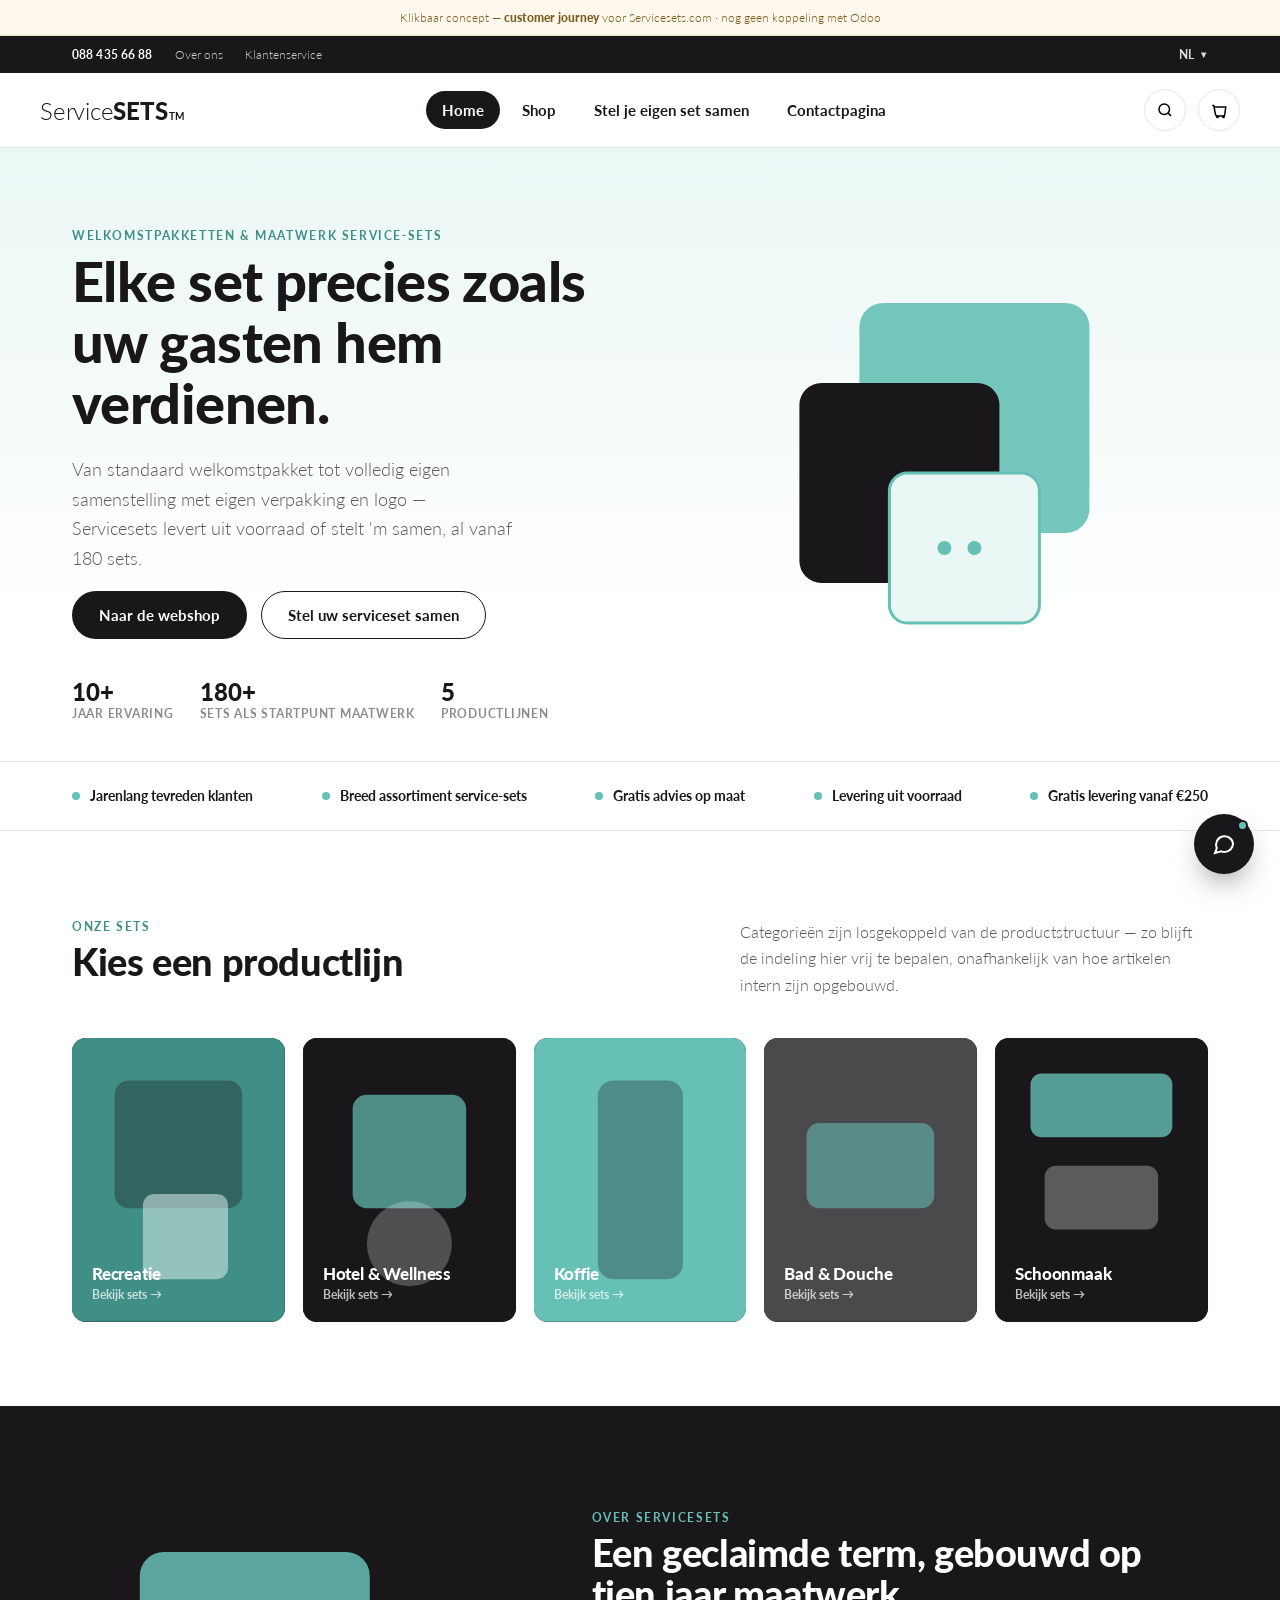
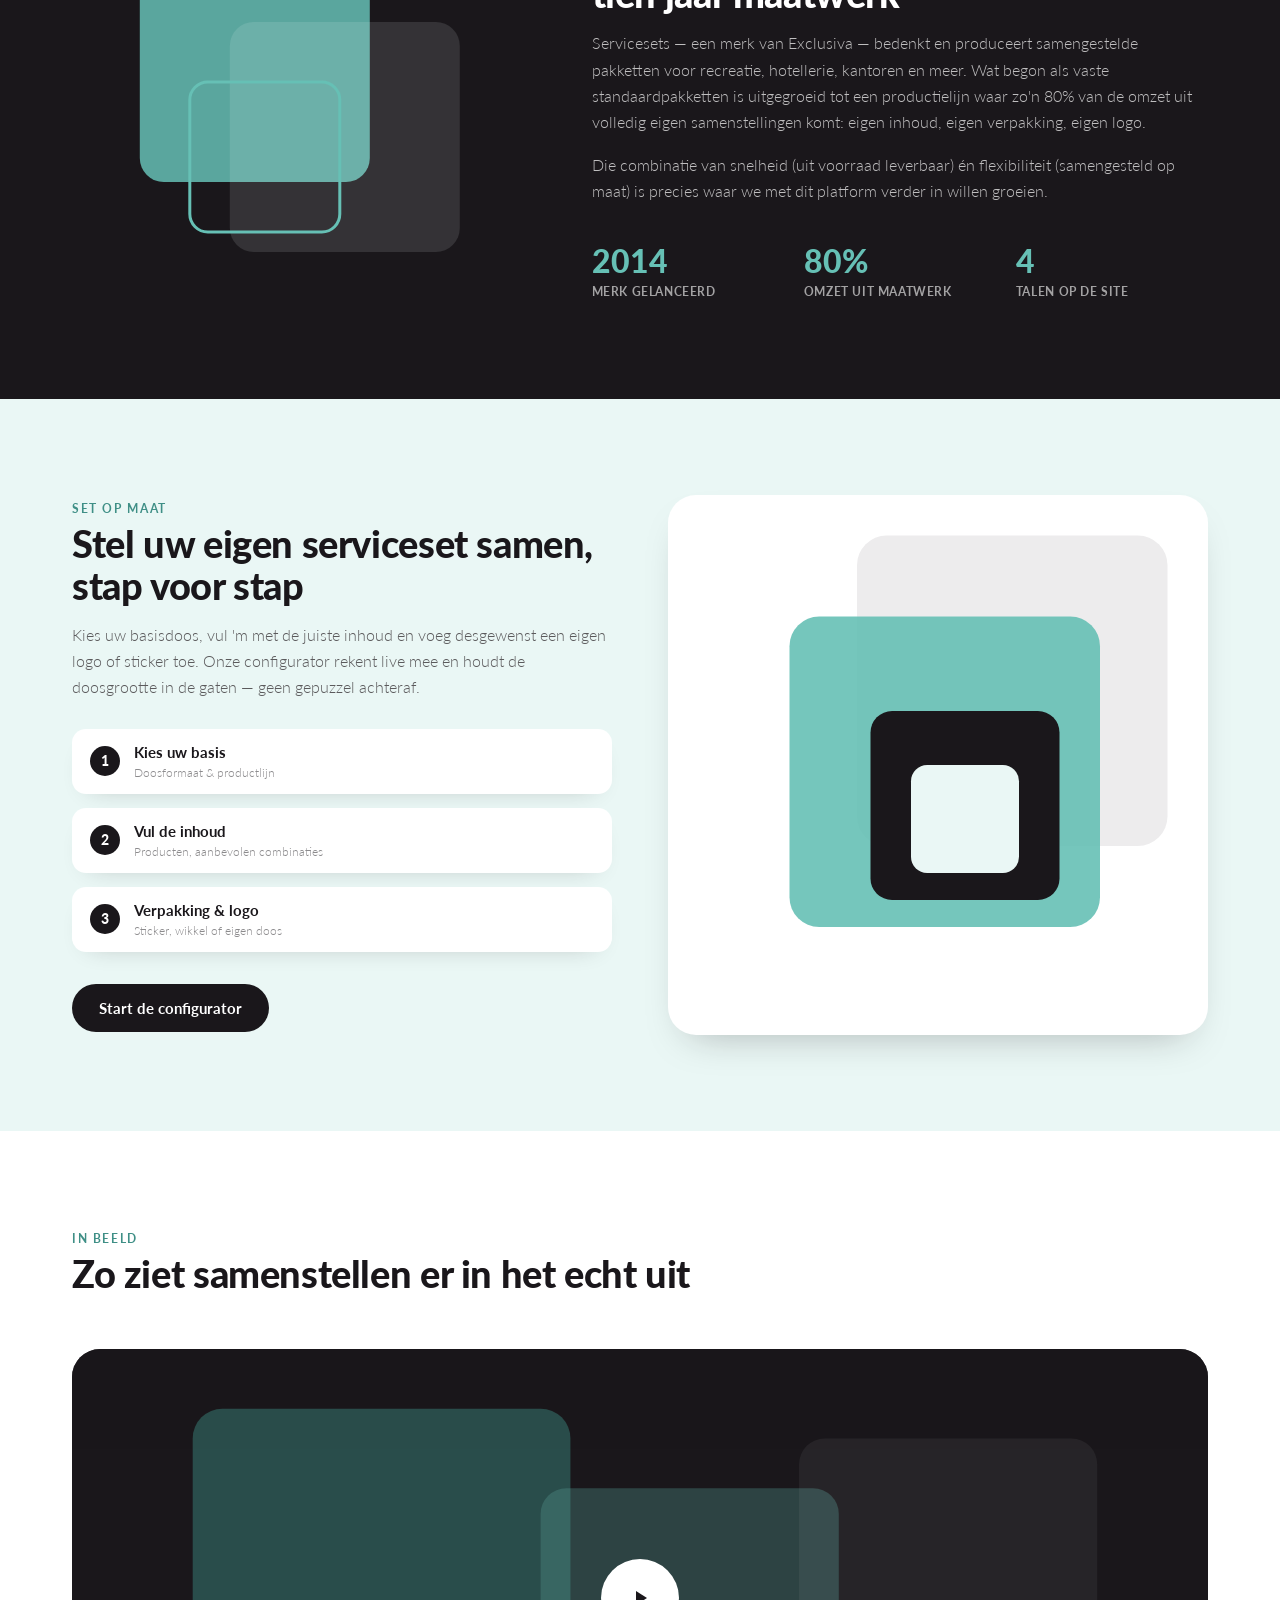
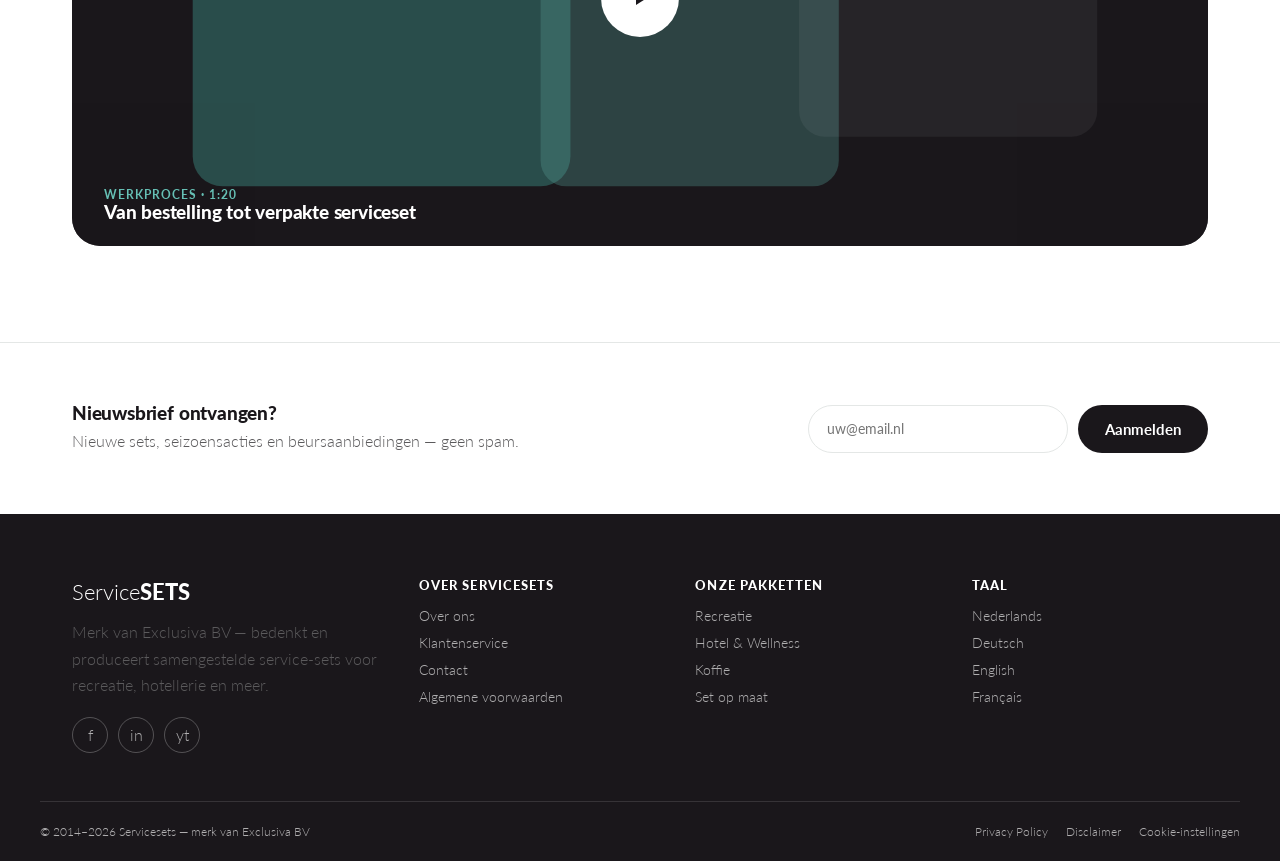
==== index.html @ 50c3b21c "move functions to js" ====
<!DOCTYPE html>
<html lang="nl">
<head>
<meta charset="UTF-8">
<meta name="viewport" content="width=device-width, initial-scale=1.0">
<title>Servicesets — Customer Journey Prototype</title>
<link rel="preconnect" href="https://fonts.googleapis.com">
<link href="https://fonts.googleapis.com/css2?family=Lato:ital,wght@0,300;0,400;0,700;0,900;1,300;1,400&display=swap" rel="stylesheet">

 <link rel="stylesheet" href="css/styles.css">
</head>
<body>

<div class="proto-banner">Klikbaar concept — <strong>customer journey</strong> voor Servicesets.com · nog geen koppeling met Odoo</div>

<!-- ============ HEADER ============ -->
<header class="site">
  <div class="utility-bar">
    <div class="wrap">
      <div class="utility-left">
        <a class="util-tel" href="tel:0884356688">088 435 66 88</a>
        <a href="#" onclick="showPage('home');scrollToId('over-ons');return false;">Over ons</a>
        <a href="#">Klantenservice</a>
      </div>
      <div class="lang-select" id="langSelect">
        <button class="lang-btn" onclick="toggleLang(event)" aria-haspopup="true" aria-expanded="false">
          <span id="langCurrent">NL</span><span class="lang-caret">▾</span>
        </button>
        <div class="lang-menu" role="menu">
          <button role="menuitem" aria-pressed="true" onclick="setLang('NL', event)">Nederlands <span>NL</span></button>
          <button role="menuitem" aria-pressed="false" onclick="setLang('DE', event)">Deutsch <span>DE</span></button>
          <button role="menuitem" aria-pressed="false" onclick="setLang('EN', event)">English <span>EN</span></button>
          <button role="menuitem" aria-pressed="false" onclick="setLang('FR', event)">Français <span>FR</span></button>
          <div class="lang-cookie-note">We onthouden je taalkeuze via een functionele cookie, zodat je hem niet steeds opnieuw hoeft te kiezen.</div>
        </div>
      </div>
    </div>
  </div>

  <div class="wrap nav-row">
    <a href="#" class="logo" onclick="showPage('home');return false;">
      <span class="light">Service</span><span class="bold">SETS</span><sup>TM</sup>
    </a>
    <nav class="primary" id="primaryNav">
      <a href="#" data-page="home" class="active" onclick="showPage('home');return false;">Home</a>
      <a href="#" data-page="shop" onclick="showPage('shop');return false;">Shop</a>
      <a href="#" data-page="configurator" onclick="showPage('configurator');return false;">Stel je eigen set samen</a>
      <a href="#" data-page="contact" onclick="showPage('contact');return false;">Contactpagina</a>
    </nav>
    <div class="nav-actions">
      <div class="search-wrap" id="searchWrap">
        <button class="icon-btn" id="searchToggle" title="Zoeken" aria-label="Zoeken" aria-haspopup="true" aria-expanded="false" onclick="toggleSearch(event)">
          <svg width="18" height="18" viewBox="0 0 24 24" fill="none" stroke="currentColor" stroke-width="2"><circle cx="11" cy="11" r="7"/><path d="m20 20-3.5-3.5"/></svg>
        </button>
        <div class="search-panel" id="searchPanel">
          <form onsubmit="return performSearch(event)">
            <input type="text" id="searchInput" placeholder="Zoek op setnaam of categorie…" aria-label="Zoeken" autocomplete="off">
            <button class="search-submit" type="submit" aria-label="Zoeken uitvoeren">
              <svg width="15" height="15" viewBox="0 0 24 24" fill="none" stroke="currentColor" stroke-width="2"><circle cx="11" cy="11" r="7"/><path d="m20 20-3.5-3.5"/></svg>
            </button>
          </form>
        </div>
      </div>
      <button class="icon-btn" title="Winkelmand" aria-label="Winkelmand">
        <svg width="18" height="18" viewBox="0 0 24 24" fill="none" stroke="currentColor" stroke-width="2"><path d="M3 6h2l2.4 12.2a2 2 0 0 0 2 1.8h8.2a2 2 0 0 0 2-1.6L21 8H6"/><circle cx="10" cy="21" r="1"/><circle cx="18" cy="21" r="1"/></svg>
      </button>
      <button class="btn btn-teal" onclick="showPage('configurator');" style="display:none" id="ctaDesktop">Set op maat</button>
      <button class="mobile-toggle" aria-label="Menu" onclick="toggleMobileNav()">
        <span></span><span></span><span></span>
      </button>
    </div>
  </div>
</header>

<!-- ============ HOME ============ -->
<main>
<section class="page active" id="page-home">

  <div class="hero">
    <div class="wrap">
      <div class="hero-copy">
        <span class="eyebrow">Welkomstpakketten &amp; maatwerk service-sets</span>
        <h1>Elke set precies zoals uw gasten hem verdienen.</h1>
        <p class="lede">Van standaard welkomstpakket tot volledig eigen samenstelling met eigen verpakking en logo — Servicesets levert uit voorraad of stelt 'm samen, al vanaf 180 sets.</p>
        <div class="hero-cta-row">
          <button class="btn btn-primary" onclick="showPage('shop')">Naar de webshop</button>
          <button class="btn btn-outline" onclick="showPage('configurator')">Stel uw serviceset samen</button>
        </div>
        <div class="hero-trust">
          <div><strong>10+</strong>jaar ervaring</div>
          <div><strong>180+</strong>sets als startpunt maatwerk</div>
          <div><strong>5</strong>productlijnen</div>
        </div>
      </div>
      <div class="hero-visual" aria-hidden="true">
        <svg viewBox="0 0 420 420" class="set-mark">
          <rect class="anim-box b1" x="120" y="40" width="230" height="230" rx="24" fill="#66C0B5" opacity="0.9"/>
          <rect class="anim-box b2" x="60" y="120" width="200" height="200" rx="22" fill="#1A171B"/>
          <rect class="anim-box b3" x="150" y="210" width="150" height="150" rx="18" fill="#EAF7F5" stroke="#66C0B5" stroke-width="3"/>
          <circle cx="235" cy="285" r="7" fill="#66C0B5"/>
          <circle cx="205" cy="285" r="7" fill="#66C0B5"/>
        </svg>
      </div>
    </div>
  </div>

  <div class="usp-strip">
    <div class="wrap">
      <div class="usp-item"><span class="dot"></span>Jarenlang tevreden klanten</div>
      <div class="usp-item"><span class="dot"></span>Breed assortiment service-sets</div>
      <div class="usp-item"><span class="dot"></span>Gratis advies op maat</div>
      <div class="usp-item"><span class="dot"></span>Levering uit voorraad</div>
      <div class="usp-item"><span class="dot"></span>Gratis levering vanaf €250</div>
    </div>
  </div>

  <section class="section">
    <div class="wrap">
      <div class="section-head">
        <div>
          <span class="eyebrow">Onze sets</span>
          <h2>Kies een productlijn</h2>
        </div>
        <p>Categorieën zijn losgekoppeld van de productstructuur — zo blijft de indeling hier vrij te bepalen, onafhankelijk van hoe artikelen intern zijn opgebouwd.</p>
      </div>
      <div class="cat-grid">
        <a class="cat-card" href="#" onclick="showPage('shop');return false;">
          <svg class="cat-bg" viewBox="0 0 300 400" preserveAspectRatio="xMidYMid slice"><rect width="300" height="400" fill="#3F8F86"/><rect x="60" y="60" width="180" height="180" rx="20" fill="#1A171B" opacity=".35"/><rect x="100" y="220" width="120" height="120" rx="16" fill="#EAF7F5" opacity=".5"/></svg>
          <div class="cat-content"><h3>Recreatie</h3><span>Bekijk sets →</span></div>
        </a>
        <a class="cat-card" href="#" onclick="showPage('shop');return false;">
          <svg class="cat-bg" viewBox="0 0 300 400" preserveAspectRatio="xMidYMid slice"><rect width="300" height="400" fill="#1A171B"/><rect x="70" y="80" width="160" height="160" rx="20" fill="#66C0B5" opacity=".7"/><circle cx="150" cy="290" r="60" fill="#EAF7F5" opacity=".25"/></svg>
          <div class="cat-content"><h3>Hotel &amp; Wellness</h3><span>Bekijk sets →</span></div>
        </a>
        <a class="cat-card" href="#" onclick="showPage('shop');return false;">
          <svg class="cat-bg" viewBox="0 0 300 400" preserveAspectRatio="xMidYMid slice"><rect width="300" height="400" fill="#66C0B5"/><rect x="90" y="60" width="120" height="280" rx="22" fill="#1A171B" opacity=".3"/></svg>
          <div class="cat-content"><h3>Koffie</h3><span>Bekijk sets →</span></div>
        </a>
        <a class="cat-card" href="#" onclick="showPage('shop');return false;">
          <svg class="cat-bg" viewBox="0 0 300 400" preserveAspectRatio="xMidYMid slice"><rect width="300" height="400" fill="#4A4A4C"/><rect x="60" y="120" width="180" height="120" rx="18" fill="#66C0B5" opacity=".55"/></svg>
          <div class="cat-content"><h3>Bad &amp; Douche</h3><span>Bekijk sets →</span></div>
        </a>
        <a class="cat-card" href="#" onclick="showPage('shop');return false;">
          <svg class="cat-bg" viewBox="0 0 300 400" preserveAspectRatio="xMidYMid slice"><rect width="300" height="400" fill="#1A171B"/><rect x="50" y="50" width="200" height="90" rx="16" fill="#66C0B5" opacity=".8"/><rect x="70" y="180" width="160" height="90" rx="16" fill="#EAF7F5" opacity=".3"/></svg>
          <div class="cat-content"><h3>Schoonmaak</h3><span>Bekijk sets →</span></div>
        </a>
      </div>
    </div>
  </section>

  <section class="about" id="over-ons">
    <div class="wrap">
      <div class="about-visual" aria-hidden="true">
        <svg viewBox="0 0 400 340" width="100%" height="100%">
          <rect x="40" y="20" width="230" height="230" rx="24" fill="#66C0B5" opacity=".85"/>
          <rect x="130" y="90" width="230" height="230" rx="24" fill="#EAF7F5" opacity=".12"/>
          <rect x="90" y="150" width="150" height="150" rx="18" fill="none" stroke="#66C0B5" stroke-width="3"/>
        </svg>
      </div>
      <div>
        <span class="eyebrow">Over Servicesets</span>
        <h2>Een geclaimde term, gebouwd op tien jaar maatwerk</h2>
        <p>Servicesets — een merk van Exclusiva — bedenkt en produceert samengestelde pakketten voor recreatie, hotellerie, kantoren en meer. Wat begon als vaste standaardpakketten is uitgegroeid tot een productielijn waar zo'n 80% van de omzet uit volledig eigen samenstellingen komt: eigen inhoud, eigen verpakking, eigen logo.</p>
        <p>Die combinatie van snelheid (uit voorraad leverbaar) én flexibiliteit (samengesteld op maat) is precies waar we met dit platform verder in willen groeien.</p>
        <div class="about-stats">
          <div><strong>2014</strong><span>Merk gelanceerd</span></div>
          <div><strong>80%</strong><span>Omzet uit maatwerk</span></div>
          <div><strong>4</strong><span>Talen op de site</span></div>
        </div>
      </div>
    </div>
  </section>

  <section class="cpq-teaser">
    <div class="wrap">
      <div>
        <span class="eyebrow">Set op maat</span>
        <h2>Stel uw eigen serviceset samen, stap voor stap</h2>
        <p>Kies uw basisdoos, vul 'm met de juiste inhoud en voeg desgewenst een eigen logo of sticker toe. Onze configurator rekent live mee en houdt de doosgrootte in de gaten — geen gepuzzel achteraf.</p>
        <div class="cpq-steps">
          <div class="cpq-step"><div class="num">1</div><div><strong>Kies uw basis</strong><small>Doosformaat &amp; productlijn</small></div></div>
          <div class="cpq-step"><div class="num">2</div><div><strong>Vul de inhoud</strong><small>Producten, aanbevolen combinaties</small></div></div>
          <div class="cpq-step"><div class="num">3</div><div><strong>Verpakking &amp; logo</strong><small>Sticker, wikkel of eigen doos</small></div></div>
        </div>
        <button class="btn btn-primary" onclick="showPage('configurator')">Start de configurator</button>
      </div>
      <div class="cpq-visual" aria-hidden="true">
        <svg viewBox="0 0 400 400" width="100%" height="100%">
          <rect x="140" y="30" width="230" height="230" rx="22" fill="#1A171B" opacity=".08"/>
          <rect x="90" y="90" width="230" height="230" rx="22" fill="#66C0B5" opacity=".9" class="anim-box"/>
          <rect x="150" y="160" width="140" height="140" rx="16" fill="#1A171B" class="anim-box b2"/>
          <rect x="180" y="200" width="80" height="80" rx="12" fill="#EAF7F5" class="anim-box b3"/>
        </svg>
      </div>
    </div>
  </section>

  <section class="video-section">
    <div class="wrap">
      <div class="section-head">
        <div><span class="eyebrow">In beeld</span><h2>Zo ziet samenstellen er in het echt uit</h2></div>
      </div>
      <div class="video-frame" role="button" tabindex="0" aria-label="Video afspelen: van bestelling tot verpakte serviceset">
        <svg class="video-bg" viewBox="0 0 1200 500" preserveAspectRatio="xMidYMid slice" width="100%" height="100%">
          <rect width="1200" height="500" fill="#1A171B"/>
          <rect x="150" y="60" width="380" height="380" rx="30" fill="#3F8F86" opacity=".6"/>
          <rect x="500" y="140" width="300" height="300" rx="26" fill="#66C0B5" opacity=".35"/>
          <rect x="760" y="90" width="300" height="300" rx="26" fill="#EAF7F5" opacity=".08"/>
        </svg>
        <div class="play-btn">
          <svg width="24" height="24" viewBox="0 0 24 24" fill="currentColor"><path d="M8 5v14l11-7z"/></svg>
        </div>
        <div class="video-caption"><span>Werkproces · 1:20</span><h3 style="color:#fff; margin:0;">Van bestelling tot verpakte serviceset</h3></div>
      </div>
    </div>
  </section>

  <div class="newsletter">
    <div class="wrap">
      <div>
        <h3 style="margin-bottom:.2em;">Nieuwsbrief ontvangen?</h3>
        <p style="margin:0;">Nieuwe sets, seizoensacties en beursaanbiedingen — geen spam.</p>
      </div>
      <form class="nl-form" onsubmit="return false;">
        <input type="email" placeholder="uw@email.nl" aria-label="E-mailadres">
        <button class="btn btn-primary" type="submit">Aanmelden</button>
      </form>
    </div>
  </div>

</section>

<!-- ============ SHOP ============ -->
<section class="page" id="page-shop">
  <div class="shop-hero">
    <div class="wrap">
      <div class="breadcrumb"><a href="#" onclick="showPage('home');return false;">Home</a> / Shop</div>
      <h1 style="margin-bottom:.1em;">Shop</h1>
      <p style="margin:0; max-width:60ch;">Filter op categorie, samenstelling of merk om precies de service-set te vinden die bij uw locatie past.</p>
    </div>
  </div>

  <div class="wrap shop-layout">
    <aside>
      <div class="filter-block">
        <h4>Categorie</h4>
        <label class="filter-opt"><input type="checkbox" checked> Recreatie</label>
        <label class="filter-opt"><input type="checkbox"> Hotel &amp; Wellness</label>
        <label class="filter-opt"><input type="checkbox"> Koffie</label>
        <label class="filter-opt"><input type="checkbox"> Bad &amp; Douche</label>
        <label class="filter-opt"><input type="checkbox"> Schoonmaak</label>
      </div>
      <div class="filter-block">
        <h4>Samenstelling</h4>
        <label class="filter-opt"><input type="checkbox"> Met afwasmiddel</label>
        <label class="filter-opt"><input type="checkbox"> Met toiletpapier</label>
        <label class="filter-opt"><input type="checkbox"> Zonder toiletpapier</label>
      </div>
      <div class="filter-block">
        <h4>Beschikbaarheid</h4>
        <label class="filter-opt"><input type="checkbox"> Op voorraad</label>
        <label class="filter-opt"><input type="checkbox"> Bestel-item</label>
      </div>
      <div class="filter-block" style="border-bottom:none;">
        <h4>Merk</h4>
        <label class="filter-opt"><input type="checkbox" checked> Servicesets</label>
      </div>
    </aside>

    <div>
      <div class="toolbar">
        <div class="count" id="resultCount">6 service-sets gevonden</div>
        <select class="sort-select" aria-label="Sorteren">
          <option>Sorteer: aanbevolen</option>
          <option>Prijs laag – hoog</option>
          <option>Prijs hoog – laag</option>
          <option>Naam A–Z</option>
        </select>
      </div>

      <div class="product-grid" id="productGrid"></div>
    </div>
  </div>
</section>

<!-- ============ CONFIGURATOR ============ -->
<section class="page" id="page-configurator">
  <div class="cfg-hero">
    <div class="wrap">
      <span class="eyebrow">Set op maat · CPQ</span>
      <h1>Stel je eigen serviceset samen</h1>
      <p>In vier stappen naar een offerte-klare, volledig eigen serviceset — inclusief verpakking. Vanaf 180 sets.</p>
      <div class="cfg-steps-bar">
        <div class="seg"><i id="seg1"></i></div>
        <div class="seg"><i id="seg2"></i></div>
        <div class="seg"><i id="seg3"></i></div>
        <div class="seg"><i id="seg4"></i></div>
      </div>
      <div class="cfg-labels">
        <span id="lbl1">Basis</span><span id="lbl2">Inhoud</span><span id="lbl3">Verpakking &amp; logo</span><span id="lbl4">Overzicht</span>
      </div>
    </div>
  </div>

  <div class="wrap cfg-body">
    <div class="cfg-layout">
      <div>
        <!-- STEP 1 -->
        <div class="cfg-panel active" id="cfg-step-1">
          <h2>Kies uw basisdoos</h2>
          <p>De doosmaat bepaalt hoeveel inhoud er in stap 2 nog past — de configurator bewaakt dit automatisch.</p>
          <div class="cfg-option-grid">
            <button class="cfg-option selected" onclick="selectOption(this,1)">
              <svg class="box-icon" width="34" height="34" viewBox="0 0 40 40"><rect x="6" y="6" width="28" height="28" rx="6" fill="#66C0B5"/></svg>
              <strong>Doosje klein</strong><small>Compact, 1–3 items</small>
            </button>
            <button class="cfg-option" onclick="selectOption(this,1)">
              <svg class="box-icon" width="34" height="34" viewBox="0 0 40 40"><rect x="2" y="10" width="36" height="20" rx="6" fill="#1A171B"/></svg>
              <strong>Doosje lang</strong><small>Voor langwerpige items</small>
            </button>
            <button class="cfg-option" onclick="selectOption(this,1)">
              <svg class="box-icon" width="34" height="34" viewBox="0 0 40 40"><rect x="4" y="4" width="32" height="32" rx="6" fill="#3F8F86"/><circle cx="20" cy="14" r="5" fill="#EAF7F5"/></svg>
              <strong>Met toiletrol-vak</strong><small>Ruimte voor 1 rol inbegrepen</small>
            </button>
          </div>
          <div class="cfg-note">
            <svg width="18" height="18" viewBox="0 0 24 24" fill="none" stroke="#3F8F86" stroke-width="2" style="flex:none;"><circle cx="12" cy="12" r="9"/><path d="M12 8v5M12 16h.01"/></svg>
            Zodra u een item toevoegt dat niet past bij de gekozen doos (bijv. een afwasborstel bij het kleine doosje), verdwijnt dat item automatisch uit de keuzelijst — geen handmatig passen achteraf.
          </div>
        </div>

        <!-- STEP 2 -->
        <div class="cfg-panel" id="cfg-step-2">
          <h2>Vul de inhoud</h2>
          <p>Aanbevolen combinaties en required/exclude-regels sturen automatisch mee — bijvoorbeeld: melk wordt aanbevolen bij koffie.</p>
          <div class="cfg-option-grid">
            <button class="cfg-option selected" onclick="selectOption(this,2,true)"><strong>Koffie, 2 stuks</strong><small>Aanbevolen combinatie</small></button>
            <button class="cfg-option selected" onclick="selectOption(this,2,true)"><strong>Koffiemelk</strong><small>Aanbevolen bij koffie</small></button>
            <button class="cfg-option" onclick="selectOption(this,2,true)"><strong>Suiker, 4 stuks</strong><small>Optioneel</small></button>
            <button class="cfg-option" onclick="selectOption(this,2,true)"><strong>Theezakje</strong><small>Optioneel</small></button>
            <button class="cfg-option" onclick="selectOption(this,2,true)"><strong>Afwasmiddel mini</strong><small>Optioneel</small></button>
            <button class="cfg-option" onclick="selectOption(this,2,true)" disabled style="opacity:.4; cursor:not-allowed;"><strong>Afwasborstel</strong><small>Past niet bij doosje klein</small></button>
          </div>
        </div>

        <!-- STEP 3 -->
        <div class="cfg-panel" id="cfg-step-3">
          <h2>Verpakking &amp; logo</h2>
          <p>Vanaf 180 sets kunt u een eigen logo laten toepassen. Boven de 180 sets wordt de logo-optie automatisch in kleur i.p.v. grijs getoond in uw voorbeeld.</p>
          <div class="cfg-option-grid">
            <button class="cfg-option selected" onclick="selectOption(this,3)"><strong>Neutrale verpakking</strong><small>Standaard, geen meerprijs</small></button>
            <button class="cfg-option" onclick="selectOption(this,3)"><strong>Sticker met logo</strong><small>Eigen ontwerp aanleveren</small></button>
            <button class="cfg-option" onclick="selectOption(this,3)"><strong>Eigen wikkel</strong><small>Volledig bedrukt</small></button>
          </div>
          <div class="cfg-note">
            <svg width="18" height="18" viewBox="0 0 24 24" fill="none" stroke="#3F8F86" stroke-width="2" style="flex:none;"><path d="M12 3v12M12 15l-4-4M12 15l4-4"/><path d="M4 21h16"/></svg>
            Nog geen logo? Upload 'm later — we bewaren deze configuratie 30 dagen als concept.
          </div>
        </div>

        <!-- STEP 4 -->
        <div class="cfg-panel" id="cfg-step-4">
          <h2>Overzicht &amp; offerte-aanvraag</h2>
          <p>Controleer uw samenstelling. Na aanvraag ontvangt u binnen 1 werkdag een offerte van ons verkoopteam.</p>
          <div class="form-row" style="margin-top:24px;">
            <div class="field"><label>Bedrijfsnaam</label><input type="text" placeholder="Camping Zonneweide"></div>
            <div class="field"><label>Aantal sets</label><input type="number" placeholder="180" min="180"></div>
            <div class="field full"><label>E-mailadres</label><input type="email" placeholder="inkoop@uwbedrijf.nl"></div>
          </div>
          <button class="btn btn-primary" type="button">Offerte aanvragen</button>
        </div>

        <div class="cfg-nav">
          <button class="btn btn-outline" id="cfgPrev" onclick="cfgStep(-1)" style="visibility:hidden;">← Vorige</button>
          <button class="btn btn-primary" id="cfgNext" onclick="cfgStep(1)">Volgende →</button>
        </div>
      </div>

      <aside class="summary-card">
        <h4>Live overzicht</h4>
        <div class="summary-visual">
          <svg viewBox="0 0 200 200" width="100%" height="100%">
            <rect x="20" y="20" width="160" height="160" rx="18" fill="#66C0B5" opacity=".18"/>
            <rect id="sumBox1" x="40" y="40" width="120" height="120" rx="14" fill="#66C0B5"/>
            <rect id="sumBox2" x="70" y="70" width="60" height="60" rx="10" fill="#1A171B" opacity="0"/>
          </svg>
        </div>
        <ul class="summary-list" id="summaryList">
          <li><span>Basis</span><span>Doosje klein</span></li>
          <li class="muted" id="sumInhoud"><span>Inhoud</span><span>nog te kiezen</span></li>
          <li class="muted" id="sumVerpakking"><span>Verpakking</span><span>nog te kiezen</span></li>
        </ul>
        <div class="summary-total"><span>Vanaf</span><span>180 sets <small>op basis van uw keuzes</small></span></div>
      </aside>
    </div>
  </div>
</section>

<!-- ============ CONTACT ============ -->
<section class="page" id="page-contact">
  <div class="contact-hero">
    <div class="wrap">
      <div class="breadcrumb"><a href="#" onclick="showPage('home');return false;">Home</a> / Contact</div>
      <h1 style="margin-bottom:.1em;">Contactpagina</h1>
      <p style="margin:0; max-width:60ch;">Vraag over een bestaande order, een maatwerk-aanvraag of iets anders? We denken graag mee.</p>
    </div>
  </div>

  <div class="wrap contact-layout">
    <form onsubmit="return false;">
      <div class="form-row">
        <div class="field"><label for="c-naam">Naam</label><input id="c-naam" type="text" placeholder="Voor- en achternaam"></div>
        <div class="field"><label for="c-bedrijf">Bedrijfsnaam</label><input id="c-bedrijf" type="text" placeholder="Optioneel"></div>
      </div>
      <div class="form-row">
        <div class="field"><label for="c-email">E-mailadres</label><input id="c-email" type="email" placeholder="uw@email.nl"></div>
        <div class="field"><label for="c-tel">Telefoonnummer</label><input id="c-tel" type="tel" placeholder="Optioneel"></div>
      </div>
      <div class="form-row">
        <div class="field full">
          <label for="c-onderwerp">Onderwerp</label>
          <select id="c-onderwerp">
            <option>Vraag over een bestelling</option>
            <option>Aanvraag maatwerk service-set</option>
            <option>Retour of klacht</option>
            <option>Overig</option>
          </select>
        </div>
      </div>
      <div class="form-row">
        <div class="field full"><label for="c-bericht">Uw bericht</label><textarea id="c-bericht" placeholder="Vertel ons waar we mee kunnen helpen…"></textarea></div>
      </div>
      <button class="btn btn-primary" type="submit">Bericht versturen</button>
    </form>

    <div>
      <div class="contact-info-card">
        <span class="eyebrow">Direct contact</span>
        <h3 style="color:#fff;">Liever meteen schakelen?</h3>
        <div class="contact-info-row"><div><strong>Telefoon</strong><span>088 435 66 88 · ma–vr 8:30–17:00</span></div></div>
        <div class="contact-info-row"><div><strong>E-mail</strong><span>info@servicesets.com</span></div></div>
        <div class="contact-info-row"><div><strong>Bezoekadres</strong><span>Bohemenstraat 1A, 8028 SB Zwolle</span></div></div>
      </div>
      <div class="map-block" aria-hidden="true">
        <svg viewBox="0 0 500 300" width="100%" height="100%">
          <rect width="500" height="300" fill="#EAF7F5"/>
          <path d="M0 220 Q120 180 250 210 T500 190" stroke="#66C0B5" stroke-width="6" fill="none" opacity=".6"/>
          <circle cx="250" cy="150" r="10" fill="#1A171B"/>
          <rect x="235" y="120" width="30" height="30" rx="6" fill="#1A171B"/>
        </svg>
      </div>
      <div class="chat-cta">
        <svg width="30" height="30" viewBox="0 0 24 24" fill="none" stroke="#3F8F86" stroke-width="2" style="flex:none;"><path d="M21 11.5a8.5 8.5 0 0 1-8.5 8.5c-1.2 0-2.3-.25-3.3-.7L3 21l1.8-4.9A8.5 8.5 0 1 1 21 11.5Z"/></svg>
        <div><strong>Liever direct chatten?</strong><span>Open de chat rechtsonder voor een snel antwoord.</span></div>
      </div>
    </div>
  </div>
</section>

</main>

<!-- ============ FOOTER ============ -->
<footer class="site">
  <div class="wrap footer-grid">
    <div>
      <div class="footer-logo"><span class="light">Service</span><span class="bold">SETS</span></div>
      <p style="max-width:34ch;">Merk van Exclusiva BV — bedenkt en produceert samengestelde service-sets voor recreatie, hotellerie en meer.</p>
      <div class="footer-socials">
        <a href="#" aria-label="Facebook">f</a>
        <a href="#" aria-label="Instagram">in</a>
        <a href="#" aria-label="YouTube">yt</a>
      </div>
    </div>
    <div>
      <h4>Over Servicesets</h4>
      <ul>
        <li><a href="#" onclick="showPage('home');scrollToId('over-ons');return false;">Over ons</a></li>
        <li><a href="#">Klantenservice</a></li>
        <li><a href="#" onclick="showPage('contact');return false;">Contact</a></li>
        <li><a href="#">Algemene voorwaarden</a></li>
      </ul>
    </div>
    <div>
      <h4>Onze pakketten</h4>
      <ul>
        <li><a href="#" onclick="showPage('shop');return false;">Recreatie</a></li>
        <li><a href="#" onclick="showPage('shop');return false;">Hotel &amp; Wellness</a></li>
        <li><a href="#" onclick="showPage('shop');return false;">Koffie</a></li>
        <li><a href="#" onclick="showPage('configurator');return false;">Set op maat</a></li>
      </ul>
    </div>
    <div>
      <h4>Taal</h4>
      <ul>
        <li><a href="#" onclick="setLang('NL', event)">Nederlands</a></li>
        <li><a href="#" onclick="setLang('DE', event)">Deutsch</a></li>
        <li><a href="#" onclick="setLang('EN', event)">English</a></li>
        <li><a href="#" onclick="setLang('FR', event)">Français</a></li>
      </ul>
    </div>
  </div>
  <div class="wrap footer-bottom">
    <span>© 2014–2026 Servicesets — merk van Exclusiva BV</span>
    <div class="legal-links">
      <a href="#">Privacy Policy</a><a href="#">Disclaimer</a><a href="#">Cookie-instellingen</a>
    </div>
  </div>
</footer>

<!-- ============ CHAT WIDGET ============ -->
<button class="chat-launcher" id="chatLauncher" onclick="toggleChat()" aria-label="Open chat">
  <svg width="24" height="24" viewBox="0 0 24 24" fill="none" stroke="white" stroke-width="2"><path d="M21 11.5a8.5 8.5 0 0 1-8.5 8.5c-1.2 0-2.3-.25-3.3-.7L3 21l1.8-4.9A8.5 8.5 0 1 1 21 11.5Z"/></svg>
  <span class="chat-dot"></span>
</button>
<div class="chat-panel" id="chatPanel">
  <div class="chat-head">
    <div class="chat-avatar">
      <svg width="18" height="18" viewBox="0 0 24 24" fill="#1A171B"><circle cx="12" cy="8" r="4"/><path d="M4 20c0-4 3.6-6 8-6s8 2 8 6"/></svg>
    </div>
    <div><strong>Servicesets helpt je verder</strong><span>Meestal binnen 1 minuut online</span></div>
  </div>
  <div class="chat-body" id="chatBody">
    <div class="bubble bot">Hoi 👋 Waar kan ik je mee helpen? Kies hieronder een vraag of typ je eigen bericht.</div>
  </div>
  <div class="chat-quick">
    <button onclick="chatQuick('Wat is de levertijd?')">Levertijd?</button>
    <button onclick="chatQuick('Vanaf hoeveel sets kan ik maatwerk bestellen?')">Maatwerk vanaf?</button>
    <button onclick="chatQuick('Ik wil met een medewerker spreken')">Medewerker spreken</button>
  </div>
  <div class="chat-input-row">
    <input type="text" placeholder="Typ een bericht…" id="chatInput" onkeydown="if(event.key==='Enter')chatSend()">
    <button onclick="chatSend()" aria-label="Verstuur">
      <svg width="16" height="16" viewBox="0 0 24 24" fill="none" stroke="white" stroke-width="2"><path d="m22 2-7 20-4-9-9-4Z"/></svg>
    </button>
  </div>
</div>

<script>
  // ---------- page router ----------
 
  function performSearch(e){
    e.preventDefault();
    const term = document.getElementById('searchInput').value.trim();
    closeSearch();
    filterProductGrid(term);
    showPage('shop');
    return false;
  }
  function filterProductGrid(term){
    const cards = document.querySelectorAll('#productGrid .product-card');
    let visibleCount = 0;
    cards.forEach(card=>{
      const name = card.dataset.name.toLowerCase();
      const cat = card.dataset.cat.toLowerCase();
      const match = !term || name.includes(term.toLowerCase()) || cat.includes(term.toLowerCase());
      card.style.display = match ? '' : 'none';
      if(match) visibleCount++;
    });
    const countEl = document.getElementById('resultCount');
    countEl.textContent = term
      ? `${visibleCount} service-set${visibleCount===1?'':'s'} gevonden voor "${term}"`
      : `${cards.length} service-sets gevonden`;
  }

  // close any open dropdown (lang or search) on outside click
  document.addEventListener('click', (e)=>{
    if(!document.getElementById('langSelect').contains(e.target)){
      document.getElementById('langSelect').classList.remove('open');
    }
    if(!document.getElementById('searchWrap').contains(e.target)){
      closeSearch();
    }
  });
  document.addEventListener('keydown', (e)=>{
    if(e.key==='Escape'){
      document.getElementById('langSelect').classList.remove('open');
      closeSearch();
    }
  });

  // ---------- product grid (shop) ----------
  const products = [
    {name:'Recreatie Startpakket', cat:'Recreatie', price:'€ 6,95', ribbon:'stock', ribbonLabel:'Op voorraad', c1:'#3F8F86', c2:'#1A171B'},
    {name:'Hotel Wellness Duo', cat:'Hotel & Wellness', price:'€ 4,50', ribbon:'order', ribbonLabel:'Bestel-item', c1:'#1A171B', c2:'#66C0B5'},
    {name:'Koffie Compleet', cat:'Koffie', price:'€ 3,25', ribbon:'stock', ribbonLabel:'Op voorraad', c1:'#66C0B5', c2:'#1A171B'},
    {name:'Bad & Douche Basis', cat:'Bad & Douche', price:'€ 5,10', ribbon:'sale', ribbonLabel:'Uitverkoop', c1:'#4A4A4C', c2:'#66C0B5'},
    {name:'Schoonmaakset Compact', cat:'Schoonmaak', price:'€ 7,80', ribbon:'stock', ribbonLabel:'Op voorraad', c1:'#1A171B', c2:'#EAF7F5'},
    {name:'Recreatie XL', cat:'Recreatie', price:'€ 9,40', ribbon:'order', ribbonLabel:'Bestel-item', c1:'#3F8F86', c2:'#66C0B5'},
  ];
  const grid = document.getElementById('productGrid');
  products.forEach(p=>{
    const el = document.createElement('div');
    el.className='product-card';
    el.dataset.name = p.name;
    el.dataset.cat = p.cat;
    el.innerHTML = `
      <div class="product-media">
        <span class="ribbon ${p.ribbon}">${p.ribbonLabel}</span>
        <svg viewBox="0 0 300 300" width="100%" height="100%" preserveAspectRatio="xMidYMid slice">
          <rect width="300" height="300" fill="${p.c1}"/>
          <rect x="70" y="70" width="160" height="160" rx="18" fill="${p.c2}" opacity=".55"/>
        </svg>
      </div>
      <div class="product-info">
        <span class="cat">${p.cat}</span>
        <h3>${p.name}</h3>
        <div class="price">${p.price} <button class="mini-add" aria-label="Toevoegen">+</button></div>
      </div>`;
    grid.appendChild(el);
  });

  // ---------- configurator ----------
  let cfgStepIndex = 1;
  function updateCfgUI(){
    for(let i=1;i<=4;i++){
      document.getElementById('cfg-step-'+i).classList.toggle('active', i===cfgStepIndex);
      document.getElementById('seg'+i).style.width = (i<=cfgStepIndex ? '100%':'0%');
      document.getElementById('lbl'+i).classList.toggle('on', i<=cfgStepIndex);
    }
    document.getElementById('cfgPrev').style.visibility = cfgStepIndex===1 ? 'hidden':'visible';
    document.getElementById('cfgNext').textContent = cfgStepIndex===4 ? 'Offerte aanvragen' : 'Volgende →';
    document.getElementById('cfgNext').onclick = cfgStepIndex===4 ? function(){alert('In het echte platform stuurt dit de configuratie als offerteaanvraag naar Odoo.');} : function(){cfgStep(1);};
  }
  function cfgStep(dir){
    cfgStepIndex = Math.min(4, Math.max(1, cfgStepIndex+dir));
    updateCfgUI();
  }
  function selectOption(btn, step, multi){
    if(multi){
      btn.classList.toggle('selected');
    } else {
      btn.parentElement.querySelectorAll('.cfg-option').forEach(o=>o.classList.remove('selected'));
      btn.classList.add('selected');
    }
    updateSummary();
  }
  function updateSummary(){
    const inhoudCount = document.querySelectorAll('#cfg-step-2 .cfg-option.selected').length;
    const verpakking = document.querySelector('#cfg-step-3 .cfg-option.selected');
    const sumInhoud = document.getElementById('sumInhoud');
    const sumVerpakking = document.getElementById('sumVerpakking');
    if(inhoudCount>0){
      sumInhoud.classList.remove('muted');
      sumInhoud.innerHTML = `<span>Inhoud</span><span>${inhoudCount} onderdelen gekozen</span>`;
      document.getElementById('sumBox2').setAttribute('opacity','1');
    }
    if(verpakking){
      sumVerpakking.classList.remove('muted');
      sumVerpakking.innerHTML = `<span>Verpakking</span><span>${verpakking.querySelector('strong').textContent}</span>`;
    }
  }
  updateCfgUI();

  // ---------- chat widget ----------
  function toggleChat(){
    document.getElementById('chatPanel').classList.toggle('open');
  }
  function chatQuick(msg){
    addBubble(msg, 'user');
    respond(msg);
  }
  function chatSend(){
    const input = document.getElementById('chatInput');
    if(!input.value.trim()) return;
    addBubble(input.value, 'user');
    respond(input.value);
    input.value='';
  }
  function addBubble(text, who){
    const body = document.getElementById('chatBody');
    const b = document.createElement('div');
    b.className = 'bubble '+who;
    b.textContent = text;
    body.appendChild(b);
    body.scrollTop = body.scrollHeight;
  }
  function respond(msg){
    setTimeout(()=>{
      let reply = "Goede vraag — in de live omgeving beantwoordt onze AI-chatbot dit op basis van de kennisbank, of verbindt ik je met een collega.";
      if(/levertijd/i.test(msg)) reply = "Standaardpakketten zijn uit voorraad leverbaar, meestal binnen 2–3 werkdagen. Maatwerk sets hangen af van de configuratie.";
      if(/maatwerk|180/i.test(msg)) reply = "Maatwerk service-sets, inclusief eigen verpakking, kunnen we vanaf 180 sets samenstellen.";
      if(/medewerker/i.test(msg)) reply = "Ik verbind je door — je kunt ook direct bellen naar 088 435 66 88, ma–vr 8:30–17:00.";
      addBubble(reply, 'bot');
    }, 500);
  }
</script>

</body>
</html>
---- css/styles.css ----
:root{
    --teal:#66C0B5;
    --teal-deep:#3F8F86;
    --teal-mist:#EAF7F5;
    --ink:#1A171B;
    --ink-soft:#5B5A5C;
    --ink-faint:#8C8B8D;
    --white:#FFFFFF;
    --line:#E4E7E6;
    --amber:#C98A2C;
    --clay:#B84A3E;
    --radius-s:6px;
    --radius-m:14px;
    --radius-l:28px;
    --shadow:0 18px 40px -22px rgba(26,23,27,.35);
    --maxw:1200px;
  }
  *{box-sizing:border-box;}
  html{scroll-behavior:smooth;}
  body{
    margin:0;
    font-family:'Lato',sans-serif;
    font-weight:300;
    color:var(--ink);
    background:var(--white);
    -webkit-font-smoothing:antialiased;
  }
  h1,h2,h3,h4{
    font-weight:900;
    letter-spacing:-.01em;
    margin:0 0 .4em;
    line-height:1.08;
  }
  h1{font-size:clamp(2.2rem,4.4vw,3.6rem);}
  h2{font-size:clamp(1.7rem,3vw,2.4rem);}
  h3{font-size:1.2rem;}
  p{margin:0 0 1em; line-height:1.65; color:var(--ink-soft); font-weight:300;}
  a{color:inherit; text-decoration:none;}
  img{max-width:100%; display:block;}
  button{font-family:inherit; cursor:pointer;}
  .wrap{max-width:var(--maxw); margin:0 auto; padding:0 32px;}
  .eyebrow{
    text-transform:uppercase; letter-spacing:.14em; font-size:.72rem; font-weight:700;
    color:var(--teal-deep); margin-bottom:.7em; display:inline-block;
  }
  .btn{
    display:inline-flex; align-items:center; gap:8px;
    padding:14px 26px; border-radius:100px; font-weight:700; font-size:.95rem;
    border:1.5px solid transparent; transition:transform .15s ease, box-shadow .15s ease, background .15s ease, color .15s ease;
  }
  .btn:focus-visible{outline:2px solid var(--ink); outline-offset:3px;}
  .btn-primary{background:var(--ink); color:var(--white);}
  .btn-primary:hover{background:var(--teal-deep); transform:translateY(-1px);}
  .btn-outline{background:transparent; color:var(--ink); border-color:var(--ink);}
  .btn-outline:hover{background:var(--ink); color:var(--white);}
  .btn-teal{background:var(--teal); color:var(--ink);}
  .btn-teal:hover{background:var(--teal-deep); color:var(--white);}
  .btn-ghost-light{background:transparent; color:var(--white); border-color:rgba(255,255,255,.5);}
  .btn-ghost-light:hover{background:rgba(255,255,255,.12); border-color:var(--white);}

  /* ---------- signature motif: nested sets ---------- */
  .set-mark{display:block;}
  .set-mark rect{transition:transform .3s ease;}

  /* ---------- utility bar ---------- */
  .utility-bar{
    background:var(--ink); color:rgba(255,255,255,.78); font-size:.78rem;
    padding:7px 0;
  }
  .utility-bar .wrap{display:flex; align-items:center; justify-content:space-between; gap:20px;}
  .utility-left{display:flex; gap:22px; align-items:center; flex-wrap:wrap;}
  .utility-left a:hover{color:var(--teal);}
  .util-tel{color:var(--white); font-weight:700; letter-spacing:.01em;}

  /* ---------- language selector ---------- */
  .lang-select{position:relative;}
  .lang-btn{
    display:flex; align-items:center; gap:6px; background:transparent; color:rgba(255,255,255,.85);
    border:none; font-size:.78rem; font-weight:700; letter-spacing:.03em; padding:4px 2px;
  }
  .lang-btn:hover{color:var(--white);}
  .lang-caret{font-size:.6rem; transition:transform .15s ease;}
  .lang-select.open .lang-caret{transform:rotate(180deg);}
  .lang-menu{
    position:absolute; top:calc(100% + 10px); right:0; background:var(--white); color:var(--ink);
    border-radius:var(--radius-s); box-shadow:var(--shadow); width:216px; padding:6px;
    opacity:0; visibility:hidden; transform:translateY(-6px); transition:all .15s ease; z-index:80;
  }
  .lang-select.open .lang-menu{opacity:1; visibility:visible; transform:translateY(0);}
  .lang-menu button{
    width:100%; text-align:left; background:none; border:none; padding:9px 10px; border-radius:var(--radius-s);
    font-size:.85rem; font-weight:700; display:flex; justify-content:space-between; align-items:center;
  }
  .lang-menu button:hover{background:var(--teal-mist);}
  .lang-menu button[aria-pressed="true"]{color:var(--teal-deep);}
  .lang-cookie-note{
    font-size:.68rem; font-weight:300; color:var(--ink-faint); border-top:1px solid var(--line);
    margin-top:4px; padding:8px 10px 4px; line-height:1.4;
  }

  /* ---------- header ---------- */
  header.site{
    position:sticky; top:0; z-index:60; background:var(--white); border-bottom:1px solid var(--line);
  }
  .nav-row{display:flex; align-items:center; justify-content:space-between; padding:16px 0; gap:24px;}
  .logo{display:flex; align-items:baseline; font-size:1.5rem; letter-spacing:-.01em; white-space:nowrap;}
  .logo .light{font-weight:300;}
  .logo .bold{font-weight:900;}
  .logo sup{font-size:.6rem; font-weight:700; margin-left:2px;}
  nav.primary{display:flex; gap:6px; align-items:center;}
  nav.primary a{
    padding:10px 16px; border-radius:100px; font-weight:700; font-size:.92rem; color:var(--ink);
    position:relative; transition:background .15s ease, color .15s ease;
  }
  nav.primary a:hover{background:var(--teal-mist); color:var(--teal-deep);}
  nav.primary a.active{background:var(--ink); color:var(--white);}
  .nav-actions{display:flex; align-items:center; gap:12px;}
  .icon-btn{
    width:42px; height:42px; border-radius:50%; border:1.5px solid var(--line); background:var(--white);
    display:flex; align-items:center; justify-content:center; transition:border-color .15s ease, background .15s ease;
  }
  .icon-btn:hover{border-color:var(--teal); background:var(--teal-mist);}
  .mobile-toggle{display:none; background:none; border:none; padding:6px;}
  .mobile-toggle span{display:block; width:24px; height:2px; background:var(--ink); margin:5px 0; transition:all .2s ease;}

  /* ---------- header search ---------- */
  .search-wrap{position:relative;}
  .icon-btn.active{border-color:var(--teal); background:var(--teal-mist); color:var(--teal-deep);}
  .search-panel{
    position:absolute; top:calc(100% + 10px); right:0; background:var(--white);
    border-radius:100px; box-shadow:var(--shadow); padding:6px; width:300px;
    opacity:0; visibility:hidden; transform:translateY(-6px); transition:all .15s ease; z-index:80;
  }
  .search-panel.open{opacity:1; visibility:visible; transform:translateY(0);}
  .search-panel form{display:flex; gap:6px; align-items:center;}
  .search-panel input{
    flex:1; border:none; background:transparent; padding:10px 14px; font-family:inherit; font-size:.88rem; color:var(--ink); min-width:0;
  }
  .search-panel input:focus-visible{outline:none;}
  .search-panel input::placeholder{color:var(--ink-faint);}
  .search-submit{
    width:38px; height:38px; border-radius:50%; background:var(--ink); color:var(--white); border:none; flex:none;
    display:flex; align-items:center; justify-content:center; transition:background .15s ease;
  }
  .search-submit:hover{background:var(--teal-deep);}
  @media (max-width:640px){
    .search-panel{width:calc(100vw - 40px); right:-12px;}
  }

  /* ---------- pages ---------- */
  .page{display:none;}
  .page.active{display:block; animation:fadein .35s ease;}
  @keyframes fadein{from{opacity:0; transform:translateY(6px);} to{opacity:1; transform:translateY(0);}}

  /* ---------- hero ---------- */
  .hero{
    background:linear-gradient(180deg, var(--teal-mist) 0%, var(--white) 78%);
    padding:76px 0 40px; overflow:hidden;
  }
  .hero .wrap{display:grid; grid-template-columns:1.05fr .95fr; gap:48px; align-items:center;}
  .hero-copy p.lede{font-size:1.12rem; max-width:44ch;}
  .hero-cta-row{display:flex; gap:14px; margin-top:8px; flex-wrap:wrap;}
  .hero-trust{display:flex; gap:26px; margin-top:38px; flex-wrap:wrap;}
  .hero-trust div{font-size:.78rem; color:var(--ink-faint); font-weight:700; text-transform:uppercase; letter-spacing:.06em;}
  .hero-trust strong{display:block; font-size:1.5rem; color:var(--ink); font-weight:900; letter-spacing:0;}
  .hero-visual{position:relative; height:420px;}
  .hero-visual svg{width:100%; height:100%;}
  @keyframes floatBox{
    0%,100%{transform:translateY(0);}
    50%{transform:translateY(-10px);}
  }
  .anim-box{animation:floatBox 6s ease-in-out infinite;}
  .anim-box.b2{animation-delay:-1.4s;}
  .anim-box.b3{animation-delay:-3s;}

  /* ---------- USP strip ---------- */
  .usp-strip{border-top:1px solid var(--line); border-bottom:1px solid var(--line); padding:26px 0; background:var(--white);}
  .usp-strip .wrap{display:flex; justify-content:space-between; gap:20px; flex-wrap:wrap;}
  .usp-item{display:flex; align-items:center; gap:10px; font-size:.85rem; font-weight:700; color:var(--ink);}
  .usp-item .dot{width:8px; height:8px; border-radius:50%; background:var(--teal); flex:none;}

  /* ---------- categories ---------- */
  .section{padding:84px 0;}
  .section-head{display:flex; justify-content:space-between; align-items:flex-end; gap:20px; margin-bottom:40px; flex-wrap:wrap;}
  .section-head p{max-width:52ch; margin:0;}
  .cat-grid{display:grid; grid-template-columns:repeat(5,1fr); gap:18px;}
  .cat-card{
    border-radius:var(--radius-m); overflow:hidden; position:relative; background:var(--ink);
    aspect-ratio:3/4; display:flex; flex-direction:column; justify-content:flex-end; padding:20px;
    transition:transform .25s ease, box-shadow .25s ease;
  }
  .cat-card:hover{transform:translateY(-6px); box-shadow:var(--shadow);}
  .cat-card .cat-bg{position:absolute; inset:0; z-index:0;}
  .cat-card .cat-content{position:relative; z-index:2;}
  .cat-card h3{color:var(--white); margin-bottom:.2em; font-size:1.05rem;}
  .cat-card span{color:rgba(255,255,255,.72); font-size:.78rem; font-weight:700; display:flex; align-items:center; gap:6px;}
  .cat-card:hover span{color:var(--teal);}

  /* ---------- over ons ---------- */
  .about{background:var(--ink); color:var(--white); padding:100px 0;}
  .about .wrap{display:grid; grid-template-columns:.85fr 1.15fr; gap:64px; align-items:center;}
  .about .eyebrow{color:var(--teal);}
  .about h2{color:var(--white);}
  .about p{color:rgba(255,255,255,.72);}
  .about-stats{display:grid; grid-template-columns:repeat(3,1fr); gap:20px; margin-top:36px;}
  .about-stats div strong{display:block; font-size:2rem; font-weight:900; color:var(--teal);}
  .about-stats div span{font-size:.76rem; color:rgba(255,255,255,.6); font-weight:700; text-transform:uppercase; letter-spacing:.05em;}
  .about-visual{position:relative; height:340px;}

  /* ---------- CPQ teaser ---------- */
  .cpq-teaser{background:var(--teal-mist); padding:96px 0;}
  .cpq-teaser .wrap{display:grid; grid-template-columns:1fr 1fr; gap:56px; align-items:center;}
  .cpq-steps{display:flex; flex-direction:column; gap:14px; margin:28px 0 32px;}
  .cpq-step{display:flex; align-items:center; gap:14px; background:var(--white); border-radius:var(--radius-m); padding:14px 18px; box-shadow:0 10px 26px -18px rgba(26,23,27,.3);}
  .cpq-step .num{width:30px; height:30px; border-radius:50%; background:var(--ink); color:var(--white); display:flex; align-items:center; justify-content:center; font-weight:900; font-size:.85rem; flex:none;}
  .cpq-step strong{display:block; font-size:.92rem;}
  .cpq-step small{color:var(--ink-faint); font-size:.76rem;}
  .cpq-visual{aspect-ratio:1/1; border-radius:var(--radius-l); background:var(--white); position:relative; overflow:hidden; box-shadow:var(--shadow);}

  /* ---------- video ---------- */
  .video-section{padding:96px 0;}
  .video-frame{
    position:relative; border-radius:var(--radius-l); overflow:hidden; aspect-ratio:16/7; background:var(--ink);
    display:flex; align-items:center; justify-content:center; cursor:pointer;
  }
  .video-frame .video-bg{position:absolute; inset:0; opacity:.75;}
  .play-btn{
    width:78px; height:78px; border-radius:50%; background:var(--white); color:var(--ink); display:flex;
    align-items:center; justify-content:center; position:relative; z-index:2; transition:transform .2s ease;
  }
  .video-frame:hover .play-btn{transform:scale(1.08);}
  .video-caption{position:absolute; left:32px; bottom:24px; z-index:2; color:var(--white);}
  .video-caption span{font-size:.78rem; font-weight:700; text-transform:uppercase; letter-spacing:.08em; color:var(--teal);}

  /* ---------- newsletter ---------- */
  .newsletter{background:var(--white); border-top:1px solid var(--line); padding:60px 0;}
  .newsletter .wrap{display:flex; justify-content:space-between; align-items:center; gap:30px; flex-wrap:wrap;}
  .nl-form{display:flex; gap:10px; flex-wrap:wrap;}
  .nl-form input{
    padding:14px 18px; border-radius:100px; border:1.5px solid var(--line); font-family:inherit; font-size:.9rem; min-width:260px;
  }
  .nl-form input:focus-visible{outline:2px solid var(--teal); outline-offset:2px;}

  /* ---------- footer ---------- */
  footer.site{background:var(--ink); color:rgba(255,255,255,.65); padding:64px 0 0;}
  .footer-grid{display:grid; grid-template-columns:1.3fr 1fr 1fr 1fr; gap:40px; padding-bottom:48px; border-bottom:1px solid rgba(255,255,255,.12);}
  .footer-grid h4{color:var(--white); font-size:.82rem; text-transform:uppercase; letter-spacing:.08em; margin-bottom:1.1em;}
  .footer-grid ul{list-style:none; margin:0; padding:0; display:flex; flex-direction:column; gap:10px; font-size:.88rem;}
  .footer-grid ul a:hover{color:var(--teal);}
  .footer-logo{display:flex; align-items:baseline; font-size:1.4rem; color:var(--white); margin-bottom:14px;}
  .footer-logo .light{font-weight:300;} .footer-logo .bold{font-weight:900;}
  .footer-socials{display:flex; gap:10px; margin-top:18px;}
  .footer-socials a{width:36px; height:36px; border-radius:50%; border:1.5px solid rgba(255,255,255,.25); display:flex; align-items:center; justify-content:center;}
  .footer-socials a:hover{border-color:var(--teal); color:var(--teal);}
  .footer-bottom{display:flex; justify-content:space-between; align-items:center; padding:22px 0; font-size:.78rem; flex-wrap:wrap; gap:10px;}
  .footer-bottom .legal-links{display:flex; gap:18px; flex-wrap:wrap;}
  .footer-bottom a:hover{color:var(--teal);}

  /* ---------- SHOP page ---------- */
  .shop-hero{background:var(--teal-mist); padding:48px 0 36px;}
  .breadcrumb{font-size:.78rem; color:var(--ink-faint); font-weight:700; margin-bottom:10px;}
  .breadcrumb a:hover{color:var(--teal-deep);}
  .shop-layout{display:grid; grid-template-columns:260px 1fr; gap:40px; padding:48px 0 96px;}
  .filter-block{border-bottom:1px solid var(--line); padding-bottom:20px; margin-bottom:20px;}
  .filter-block h4{font-size:.82rem; text-transform:uppercase; letter-spacing:.06em; margin-bottom:14px;}
  .filter-opt{display:flex; align-items:center; gap:10px; font-size:.9rem; color:var(--ink-soft); padding:6px 0; cursor:pointer;}
  .filter-opt input{accent-color:var(--teal-deep); width:16px; height:16px;}
  .toolbar{display:flex; justify-content:space-between; align-items:center; margin-bottom:24px; flex-wrap:wrap; gap:14px;}
  .toolbar .count{font-size:.88rem; color:var(--ink-faint);}
  .sort-select{
    padding:10px 16px; border-radius:100px; border:1.5px solid var(--line); font-family:inherit; font-size:.85rem; font-weight:700; background:var(--white);
  }
  .product-grid{display:grid; grid-template-columns:repeat(3,1fr); gap:22px;}
  .product-card{border:1px solid var(--line); border-radius:var(--radius-m); overflow:hidden; transition:box-shadow .2s ease, transform .2s ease; background:var(--white);}
  .product-card:hover{box-shadow:var(--shadow); transform:translateY(-4px);}
  .product-media{aspect-ratio:1/1; position:relative; overflow:hidden;}
  .ribbon{
    position:absolute; top:14px; left:14px; z-index:2; font-size:.68rem; font-weight:900; text-transform:uppercase;
    letter-spacing:.05em; padding:5px 12px; border-radius:100px; color:var(--white);
  }
  .ribbon.stock{background:var(--teal-deep);}
  .ribbon.order{background:var(--amber);}
  .ribbon.sale{background:var(--clay);}
  .product-info{padding:16px 18px 20px;}
  .product-info .cat{font-size:.7rem; color:var(--ink-faint); font-weight:700; text-transform:uppercase; letter-spacing:.05em; margin-bottom:4px; display:block;}
  .product-info h3{font-size:.98rem; margin-bottom:6px;}
  .product-info .price{font-weight:900; font-size:1.05rem; margin-top:8px; display:flex; justify-content:space-between; align-items:center;}
  .mini-add{width:36px; height:36px; border-radius:50%; background:var(--ink); color:var(--white); display:flex; align-items:center; justify-content:center; border:none; transition:background .15s ease;}
  .mini-add:hover{background:var(--teal-deep);}

  /* ---------- CONFIGURATOR page ---------- */
  .cfg-hero{background:var(--ink); color:var(--white); padding:56px 0 40px;}
  .cfg-hero .eyebrow{color:var(--teal);}
  .cfg-hero h1{color:var(--white); font-size:clamp(1.9rem,3.6vw,2.8rem);}
  .cfg-hero p{color:rgba(255,255,255,.65); max-width:60ch;}
  .cfg-steps-bar{display:flex; gap:8px; margin-top:30px;}
  .cfg-steps-bar .seg{height:5px; flex:1; border-radius:100px; background:rgba(255,255,255,.18); overflow:hidden;}
  .cfg-steps-bar .seg i{display:block; height:100%; width:0%; background:var(--teal); transition:width .35s ease;}
  .cfg-labels{display:flex; justify-content:space-between; margin-top:10px; font-size:.74rem; color:rgba(255,255,255,.5); font-weight:700; text-transform:uppercase; letter-spacing:.04em;}
  .cfg-labels span.on{color:var(--teal);}
  .cfg-body{padding:56px 0 100px;}
  .cfg-layout{display:grid; grid-template-columns:1fr 340px; gap:48px; align-items:start;}
  .cfg-panel{display:none;}
  .cfg-panel.active{display:block; animation:fadein .3s ease;}
  .cfg-option-grid{display:grid; grid-template-columns:repeat(3,1fr); gap:16px; margin:28px 0 8px;}
  .cfg-option{
    border:2px solid var(--line); border-radius:var(--radius-m); padding:18px; cursor:pointer; transition:border-color .15s ease, background .15s ease;
    text-align:left; background:var(--white);
  }
  .cfg-option .box-icon{margin-bottom:12px;}
  .cfg-option strong{display:block; font-size:.94rem; margin-bottom:3px;}
  .cfg-option small{color:var(--ink-faint); font-size:.78rem;}
  .cfg-option:hover{border-color:var(--teal);}
  .cfg-option.selected{border-color:var(--teal-deep); background:var(--teal-mist);}
  .cfg-nav{display:flex; justify-content:space-between; margin-top:36px;}
  .cfg-note{background:var(--teal-mist); border-radius:var(--radius-m); padding:16px 20px; font-size:.85rem; color:var(--ink-soft); margin-top:24px; display:flex; gap:12px; align-items:flex-start;}

  .summary-card{position:sticky; top:100px; border:1px solid var(--line); border-radius:var(--radius-l); padding:26px; box-shadow:var(--shadow);}
  .summary-card h4{font-size:.82rem; text-transform:uppercase; letter-spacing:.06em; margin-bottom:16px;}
  .summary-visual{aspect-ratio:1/1; margin-bottom:18px; border-radius:var(--radius-m); background:var(--teal-mist); position:relative; overflow:hidden;}
  .summary-list{list-style:none; margin:0 0 16px; padding:0; display:flex; flex-direction:column; gap:10px;}
  .summary-list li{display:flex; justify-content:space-between; font-size:.85rem; padding-bottom:10px; border-bottom:1px dashed var(--line); color:var(--ink-soft);}
  .summary-list li.muted{color:var(--ink-faint); font-style:italic;}
  .summary-total{display:flex; justify-content:space-between; align-items:baseline; padding-top:6px; font-weight:900; font-size:1.1rem;}
  .summary-total small{font-weight:700; font-size:.7rem; color:var(--ink-faint); text-transform:uppercase;}

  /* ---------- CONTACT page ---------- */
  .contact-hero{background:var(--teal-mist); padding:64px 0 48px;}
  .contact-layout{display:grid; grid-template-columns:1.1fr .9fr; gap:56px; padding:64px 0 100px;}
  .form-row{display:grid; grid-template-columns:1fr 1fr; gap:16px; margin-bottom:16px;}
  .field{display:flex; flex-direction:column; gap:6px;}
  .field.full{grid-column:1/-1;}
  .field label{font-size:.8rem; font-weight:700;}
  .field input, .field select, .field textarea{
    padding:13px 16px; border-radius:var(--radius-s); border:1.5px solid var(--line); font-family:inherit; font-size:.92rem; color:var(--ink); background:var(--white);
  }
  .field textarea{resize:vertical; min-height:120px;}
  .field input:focus-visible, .field select:focus-visible, .field textarea:focus-visible{outline:2px solid var(--teal); outline-offset:1px;}
  .contact-info-card{background:var(--ink); color:var(--white); border-radius:var(--radius-l); padding:34px; margin-bottom:22px;}
  .contact-info-card .eyebrow{color:var(--teal);}
  .contact-info-row{display:flex; gap:14px; padding:14px 0; border-top:1px solid rgba(255,255,255,.12);}
  .contact-info-row:first-of-type{border-top:none;}
  .contact-info-row strong{display:block; font-size:.85rem; margin-bottom:2px;}
  .contact-info-row span{font-size:.8rem; color:rgba(255,255,255,.6);}
  .map-block{border-radius:var(--radius-l); overflow:hidden; aspect-ratio:16/9; position:relative; background:var(--teal-mist);}
  .chat-cta{display:flex; align-items:center; gap:16px; border:1.5px dashed var(--teal); border-radius:var(--radius-m); padding:18px 20px; margin-top:22px;}
  .chat-cta strong{display:block; font-size:.92rem;}
  .chat-cta span{font-size:.8rem; color:var(--ink-faint);}

  /* ---------- chat widget ---------- */
  .chat-launcher{
    position:fixed; bottom:26px; right:26px; z-index:90; width:60px; height:60px; border-radius:50%;
    background:var(--ink); color:var(--white); display:flex; align-items:center; justify-content:center;
    box-shadow:0 14px 30px -10px rgba(26,23,27,.5); border:none; transition:transform .15s ease, background .15s ease;
  }
  .chat-launcher:hover{transform:translateY(-3px); background:var(--teal-deep);}
  .chat-dot{position:absolute; top:6px; right:6px; width:11px; height:11px; border-radius:50%; background:var(--teal); border:2px solid var(--ink);}
  .chat-panel{
    position:fixed; bottom:98px; right:26px; z-index:90; width:340px; max-width:calc(100vw - 40px); background:var(--white);
    border-radius:var(--radius-l); box-shadow:var(--shadow); overflow:hidden; opacity:0; visibility:hidden; transform:translateY(16px) scale(.98);
    transition:all .2s ease; border:1px solid var(--line);
  }
  .chat-panel.open{opacity:1; visibility:visible; transform:translateY(0) scale(1);}
  .chat-head{background:var(--ink); color:var(--white); padding:18px 20px; display:flex; align-items:center; gap:12px;}
  .chat-avatar{width:36px; height:36px; border-radius:50%; background:var(--teal); display:flex; align-items:center; justify-content:center; flex:none;}
  .chat-head strong{display:block; font-size:.9rem;}
  .chat-head span{font-size:.72rem; color:rgba(255,255,255,.6); display:flex; align-items:center; gap:5px;}
  .chat-head span::before{content:''; width:7px; height:7px; border-radius:50%; background:var(--teal);}
  .chat-body{padding:18px 20px; display:flex; flex-direction:column; gap:12px; max-height:280px; overflow-y:auto;}
  .bubble{padding:11px 14px; border-radius:var(--radius-m); font-size:.85rem; max-width:85%; line-height:1.5;}
  .bubble.bot{background:var(--teal-mist); border-bottom-left-radius:4px; align-self:flex-start;}
  .bubble.user{background:var(--ink); color:var(--white); border-bottom-right-radius:4px; align-self:flex-end;}
  .chat-quick{display:flex; flex-wrap:wrap; gap:8px; padding:0 20px 16px;}
  .chat-quick button{
    font-size:.76rem; font-weight:700; padding:8px 12px; border-radius:100px; border:1.5px solid var(--line); background:var(--white); color:var(--ink);
  }
  .chat-quick button:hover{border-color:var(--teal); color:var(--teal-deep);}
  .chat-input-row{display:flex; gap:8px; padding:14px 16px; border-top:1px solid var(--line);}
  .chat-input-row input{flex:1; border:1.5px solid var(--line); border-radius:100px; padding:10px 16px; font-family:inherit; font-size:.85rem;}
  .chat-input-row button{width:38px; height:38px; border-radius:50%; background:var(--ink); color:var(--white); border:none; flex:none;}
  .chat-input-row button:hover{background:var(--teal-deep);}

  /* ---------- proto chrome (for this deliverable only) ---------- */
  .proto-banner{
    background:#fff8ec; border-bottom:1px solid #f0dfb4; padding:10px 0; font-size:.78rem; color:#7a5c1f; text-align:center;
  }
  .proto-banner strong{font-weight:900;}

  /* ---------- responsive ---------- */
  @media (max-width:980px){
    .hero .wrap{grid-template-columns:1fr;}
    .hero-visual{height:280px; order:-1;}
    .cat-grid{grid-template-columns:repeat(3,1fr);}
    .about .wrap{grid-template-columns:1fr;}
    .about-visual{order:-1; height:220px;}
    .cpq-teaser .wrap{grid-template-columns:1fr;}
    .footer-grid{grid-template-columns:1fr 1fr;}
    .shop-layout{grid-template-columns:1fr;}
    .product-grid{grid-template-columns:repeat(2,1fr);}
    .cfg-layout{grid-template-columns:1fr;}
    .summary-card{position:static;}
    .contact-layout{grid-template-columns:1fr;}
    nav.primary{display:none;}
    .mobile-toggle{display:block;}
  }
  @media (max-width:640px){
    .wrap{padding:0 20px;}
    .cat-grid{grid-template-columns:repeat(2,1fr);}
    .product-grid{grid-template-columns:1fr 1fr;}
    .form-row{grid-template-columns:1fr;}
    .footer-grid{grid-template-columns:1fr;}
    .utility-left{display:none;}
    .usp-strip .wrap{justify-content:center; text-align:center;}
  }
  @media (prefers-reduced-motion: reduce){
    .anim-box{animation:none;}
    html{scroll-behavior:auto;}
  }
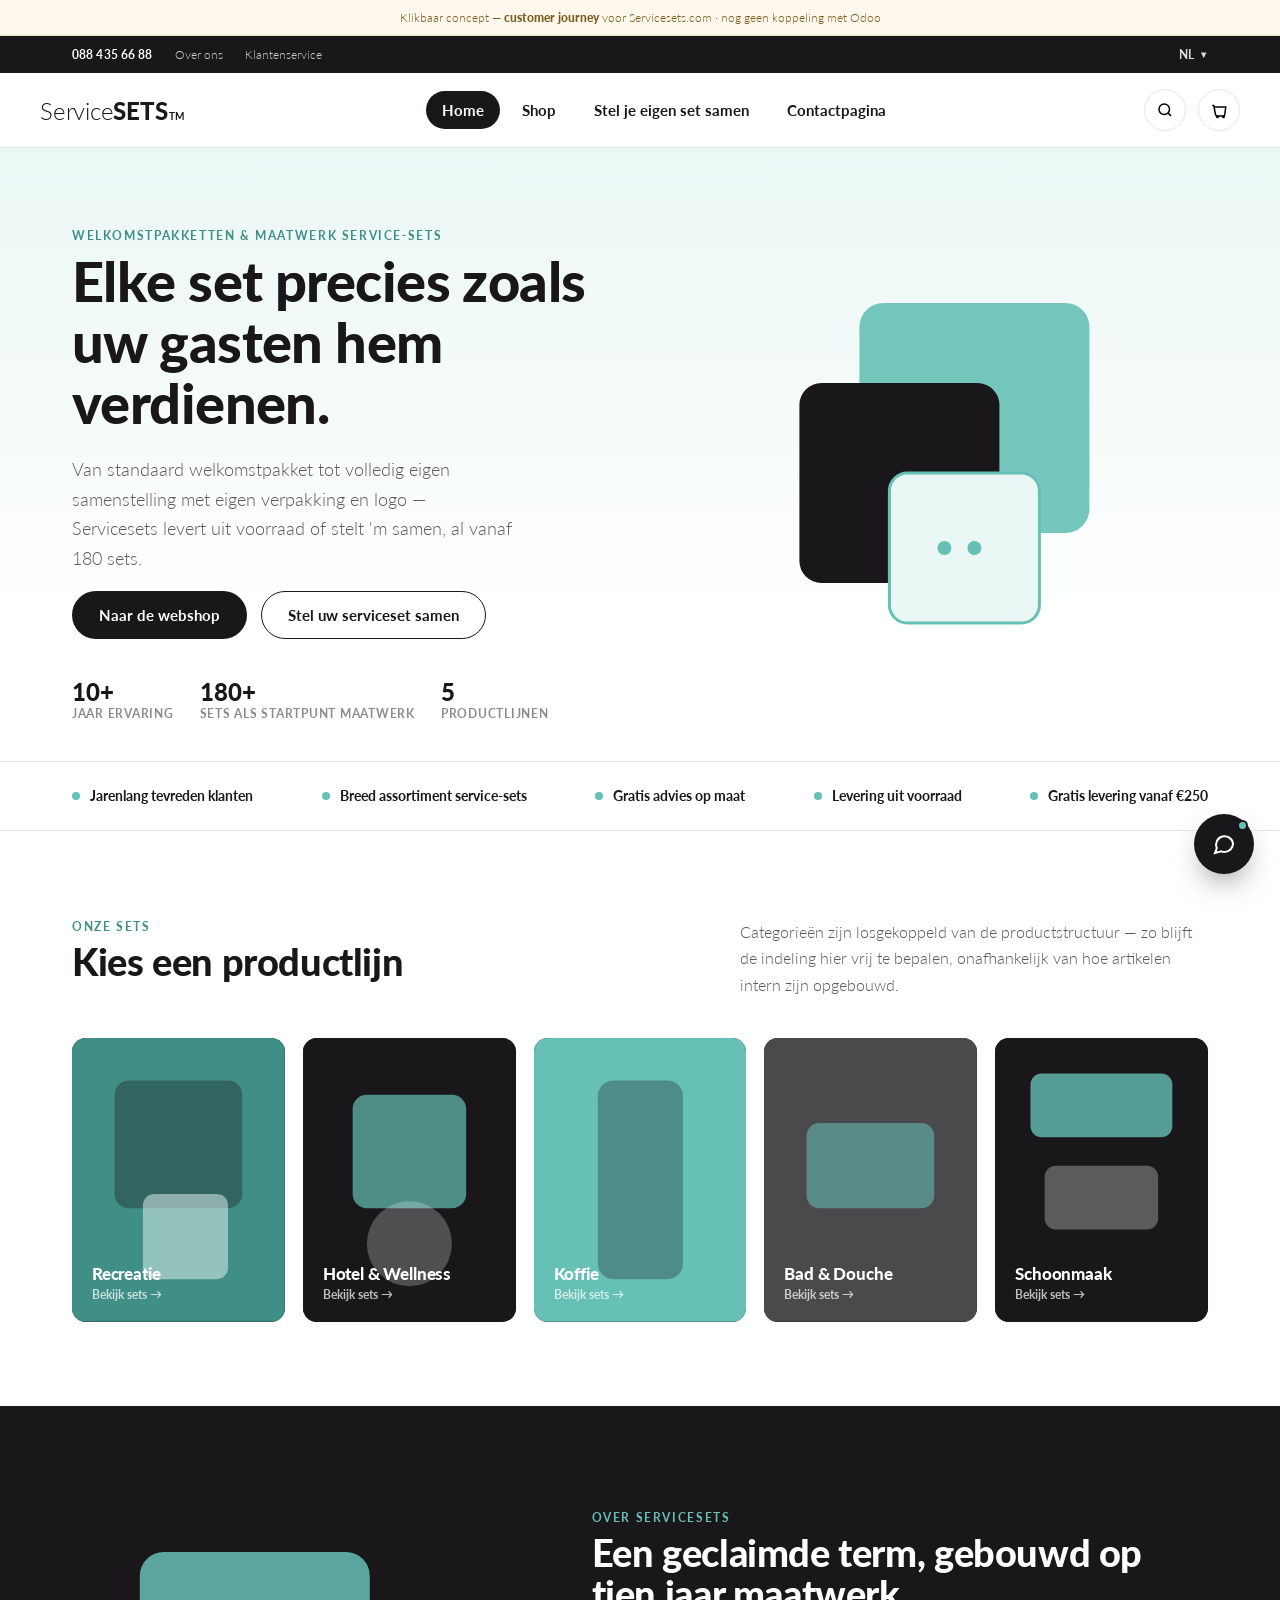
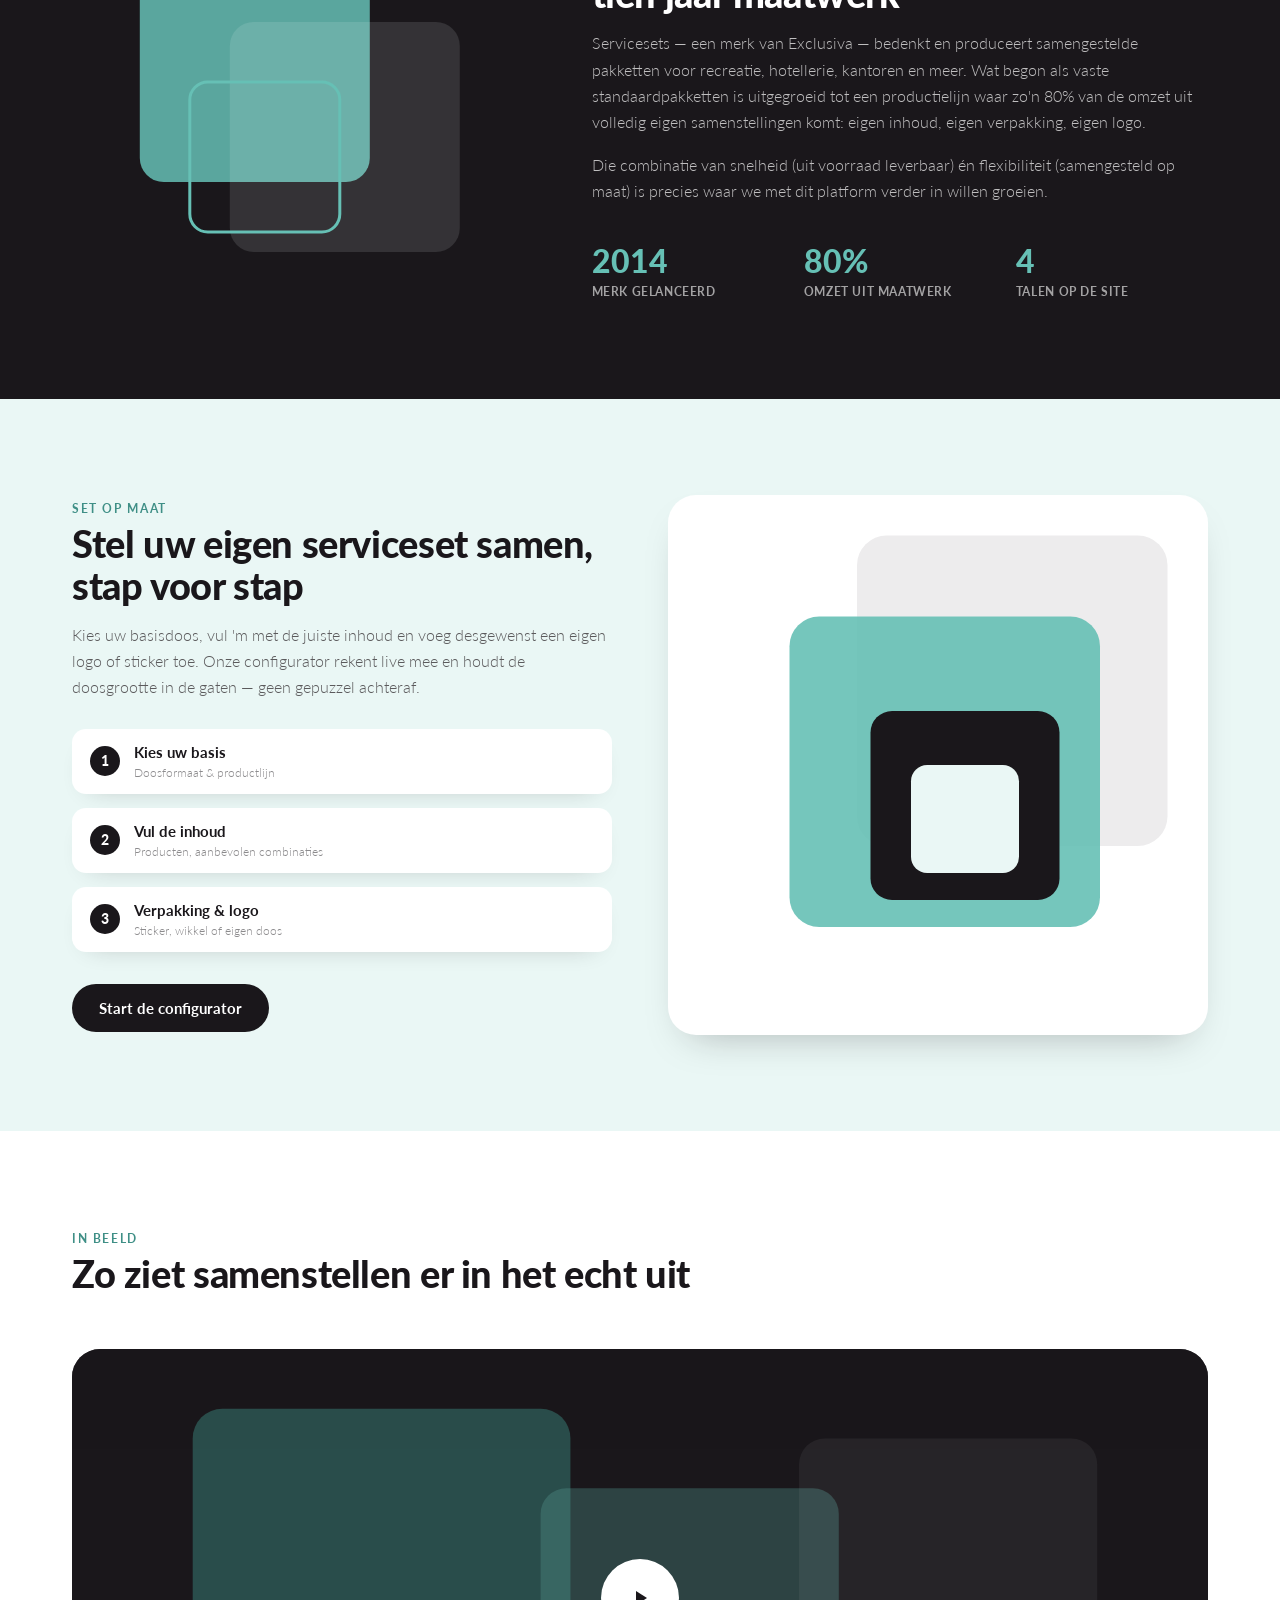
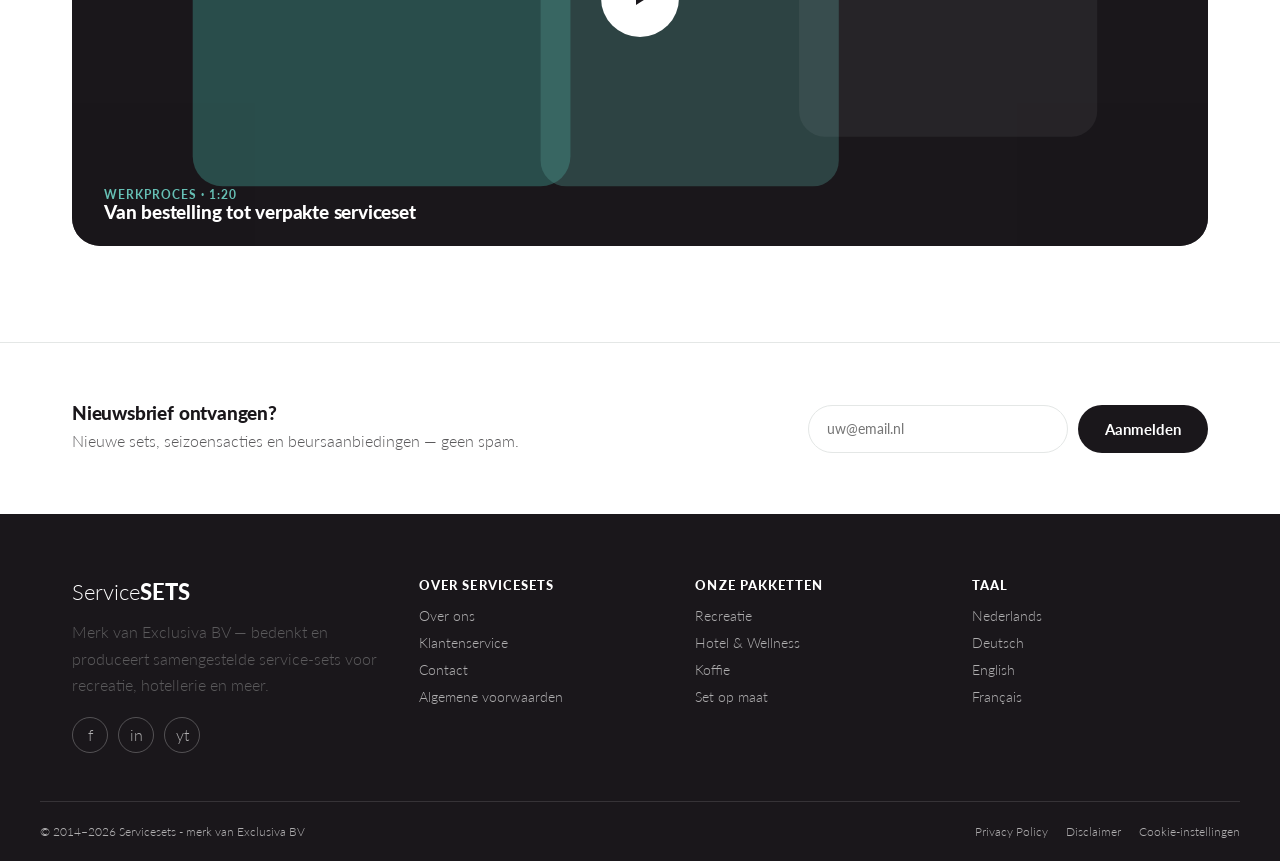
==== commit 62d6586d: "js split" ====
--- a/index.html
+++ b/index.html
@@ -395,7 +395,6 @@
     </div>
   </div>
 </section>
-
 <!-- ============ CONTACT ============ -->
 <section class="page" id="page-contact">
   <div class="contact-hero">
@@ -500,7 +499,7 @@
     </div>
   </div>
   <div class="wrap footer-bottom">
-    <span>© 2014–2026 Servicesets — merk van Exclusiva BV</span>
+    <span>© 2014–2026 Servicesets - merk van Exclusiva BV</span>
     <div class="legal-links">
       <a href="#">Privacy Policy</a><a href="#">Disclaimer</a><a href="#">Cookie-instellingen</a>
     </div>
@@ -535,155 +534,11 @@
   </div>
 </div>
 
-<script>
-  // ---------- page router ----------
- 
-  function performSearch(e){
-    e.preventDefault();
-    const term = document.getElementById('searchInput').value.trim();
-    closeSearch();
-    filterProductGrid(term);
-    showPage('shop');
-    return false;
-  }
-  function filterProductGrid(term){
-    const cards = document.querySelectorAll('#productGrid .product-card');
-    let visibleCount = 0;
-    cards.forEach(card=>{
-      const name = card.dataset.name.toLowerCase();
-      const cat = card.dataset.cat.toLowerCase();
-      const match = !term || name.includes(term.toLowerCase()) || cat.includes(term.toLowerCase());
-      card.style.display = match ? '' : 'none';
-      if(match) visibleCount++;
-    });
-    const countEl = document.getElementById('resultCount');
-    countEl.textContent = term
-      ? `${visibleCount} service-set${visibleCount===1?'':'s'} gevonden voor "${term}"`
-      : `${cards.length} service-sets gevonden`;
-  }
-
-  // close any open dropdown (lang or search) on outside click
-  document.addEventListener('click', (e)=>{
-    if(!document.getElementById('langSelect').contains(e.target)){
-      document.getElementById('langSelect').classList.remove('open');
-    }
-    if(!document.getElementById('searchWrap').contains(e.target)){
-      closeSearch();
-    }
-  });
-  document.addEventListener('keydown', (e)=>{
-    if(e.key==='Escape'){
-      document.getElementById('langSelect').classList.remove('open');
-      closeSearch();
-    }
-  });
-
-  // ---------- product grid (shop) ----------
-  const products = [
-    {name:'Recreatie Startpakket', cat:'Recreatie', price:'€ 6,95', ribbon:'stock', ribbonLabel:'Op voorraad', c1:'#3F8F86', c2:'#1A171B'},
-    {name:'Hotel Wellness Duo', cat:'Hotel & Wellness', price:'€ 4,50', ribbon:'order', ribbonLabel:'Bestel-item', c1:'#1A171B', c2:'#66C0B5'},
-    {name:'Koffie Compleet', cat:'Koffie', price:'€ 3,25', ribbon:'stock', ribbonLabel:'Op voorraad', c1:'#66C0B5', c2:'#1A171B'},
-    {name:'Bad & Douche Basis', cat:'Bad & Douche', price:'€ 5,10', ribbon:'sale', ribbonLabel:'Uitverkoop', c1:'#4A4A4C', c2:'#66C0B5'},
-    {name:'Schoonmaakset Compact', cat:'Schoonmaak', price:'€ 7,80', ribbon:'stock', ribbonLabel:'Op voorraad', c1:'#1A171B', c2:'#EAF7F5'},
-    {name:'Recreatie XL', cat:'Recreatie', price:'€ 9,40', ribbon:'order', ribbonLabel:'Bestel-item', c1:'#3F8F86', c2:'#66C0B5'},
-  ];
-  const grid = document.getElementById('productGrid');
-  products.forEach(p=>{
-    const el = document.createElement('div');
-    el.className='product-card';
-    el.dataset.name = p.name;
-    el.dataset.cat = p.cat;
-    el.innerHTML = `
-      <div class="product-media">
-        <span class="ribbon ${p.ribbon}">${p.ribbonLabel}</span>
-        <svg viewBox="0 0 300 300" width="100%" height="100%" preserveAspectRatio="xMidYMid slice">
-          <rect width="300" height="300" fill="${p.c1}"/>
-          <rect x="70" y="70" width="160" height="160" rx="18" fill="${p.c2}" opacity=".55"/>
-        </svg>
-      </div>
-      <div class="product-info">
-        <span class="cat">${p.cat}</span>
-        <h3>${p.name}</h3>
-        <div class="price">${p.price} <button class="mini-add" aria-label="Toevoegen">+</button></div>
-      </div>`;
-    grid.appendChild(el);
-  });
-
-  // ---------- configurator ----------
-  let cfgStepIndex = 1;
-  function updateCfgUI(){
-    for(let i=1;i<=4;i++){
-      document.getElementById('cfg-step-'+i).classList.toggle('active', i===cfgStepIndex);
-      document.getElementById('seg'+i).style.width = (i<=cfgStepIndex ? '100%':'0%');
-      document.getElementById('lbl'+i).classList.toggle('on', i<=cfgStepIndex);
-    }
-    document.getElementById('cfgPrev').style.visibility = cfgStepIndex===1 ? 'hidden':'visible';
-    document.getElementById('cfgNext').textContent = cfgStepIndex===4 ? 'Offerte aanvragen' : 'Volgende →';
-    document.getElementById('cfgNext').onclick = cfgStepIndex===4 ? function(){alert('In het echte platform stuurt dit de configuratie als offerteaanvraag naar Odoo.');} : function(){cfgStep(1);};
-  }
-  function cfgStep(dir){
-    cfgStepIndex = Math.min(4, Math.max(1, cfgStepIndex+dir));
-    updateCfgUI();
-  }
-  function selectOption(btn, step, multi){
-    if(multi){
-      btn.classList.toggle('selected');
-    } else {
-      btn.parentElement.querySelectorAll('.cfg-option').forEach(o=>o.classList.remove('selected'));
-      btn.classList.add('selected');
-    }
-    updateSummary();
-  }
-  function updateSummary(){
-    const inhoudCount = document.querySelectorAll('#cfg-step-2 .cfg-option.selected').length;
-    const verpakking = document.querySelector('#cfg-step-3 .cfg-option.selected');
-    const sumInhoud = document.getElementById('sumInhoud');
-    const sumVerpakking = document.getElementById('sumVerpakking');
-    if(inhoudCount>0){
-      sumInhoud.classList.remove('muted');
-      sumInhoud.innerHTML = `<span>Inhoud</span><span>${inhoudCount} onderdelen gekozen</span>`;
-      document.getElementById('sumBox2').setAttribute('opacity','1');
-    }
-    if(verpakking){
-      sumVerpakking.classList.remove('muted');
-      sumVerpakking.innerHTML = `<span>Verpakking</span><span>${verpakking.querySelector('strong').textContent}</span>`;
-    }
-  }
-  updateCfgUI();
-
-  // ---------- chat widget ----------
-  function toggleChat(){
-    document.getElementById('chatPanel').classList.toggle('open');
-  }
-  function chatQuick(msg){
-    addBubble(msg, 'user');
-    respond(msg);
-  }
-  function chatSend(){
-    const input = document.getElementById('chatInput');
-    if(!input.value.trim()) return;
-    addBubble(input.value, 'user');
-    respond(input.value);
-    input.value='';
-  }
-  function addBubble(text, who){
-    const body = document.getElementById('chatBody');
-    const b = document.createElement('div');
-    b.className = 'bubble '+who;
-    b.textContent = text;
-    body.appendChild(b);
-    body.scrollTop = body.scrollHeight;
-  }
-  function respond(msg){
-    setTimeout(()=>{
-      let reply = "Goede vraag — in de live omgeving beantwoordt onze AI-chatbot dit op basis van de kennisbank, of verbindt ik je met een collega.";
-      if(/levertijd/i.test(msg)) reply = "Standaardpakketten zijn uit voorraad leverbaar, meestal binnen 2–3 werkdagen. Maatwerk sets hangen af van de configuratie.";
-      if(/maatwerk|180/i.test(msg)) reply = "Maatwerk service-sets, inclusief eigen verpakking, kunnen we vanaf 180 sets samenstellen.";
-      if(/medewerker/i.test(msg)) reply = "Ik verbind je door — je kunt ook direct bellen naar 088 435 66 88, ma–vr 8:30–17:00.";
-      addBubble(reply, 'bot');
-    }, 500);
-  }
-</script>
+    <script src="js/navigation.js"></script>
+    <script src="js/shop.js"></script>
+    <script src="js/configurator.js"></script>
+    <script src="js/chat.js"></script>
+    <script src="js/app.js"></script>
 
 </body>
 </html>
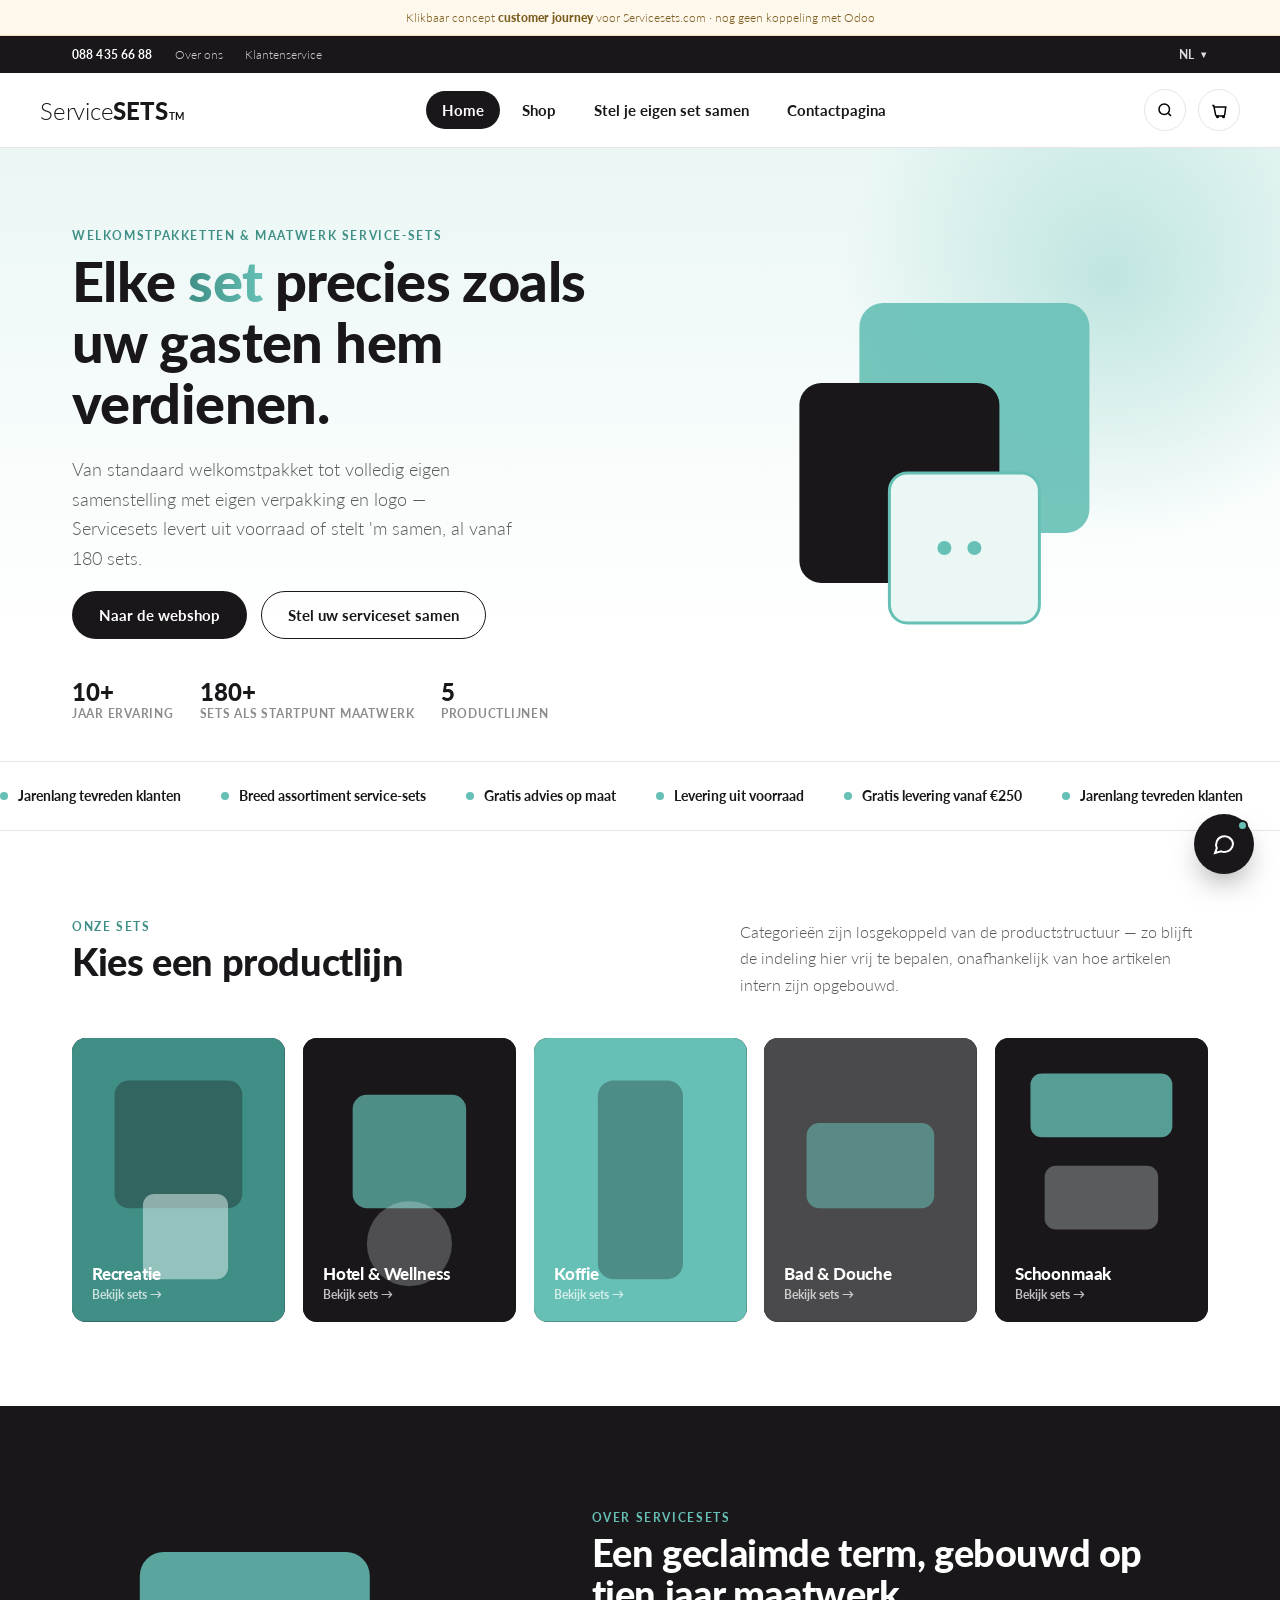
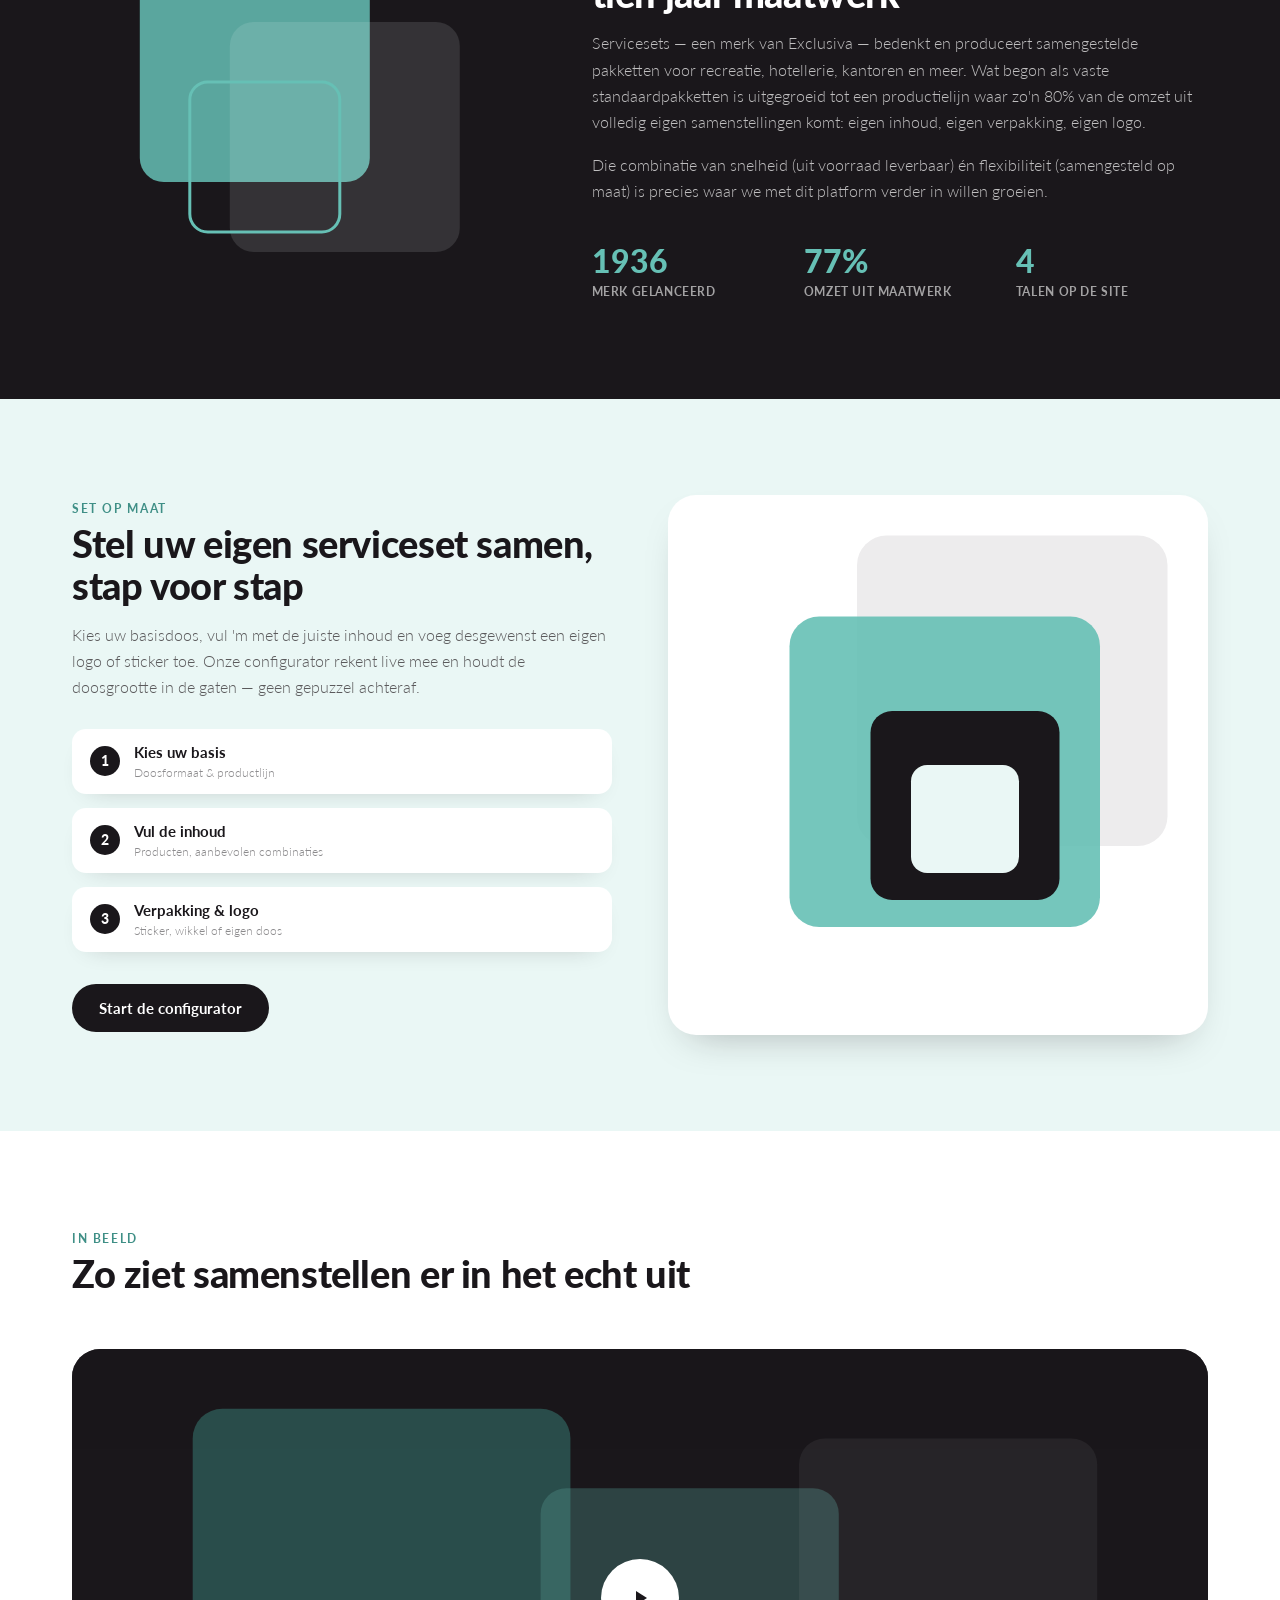
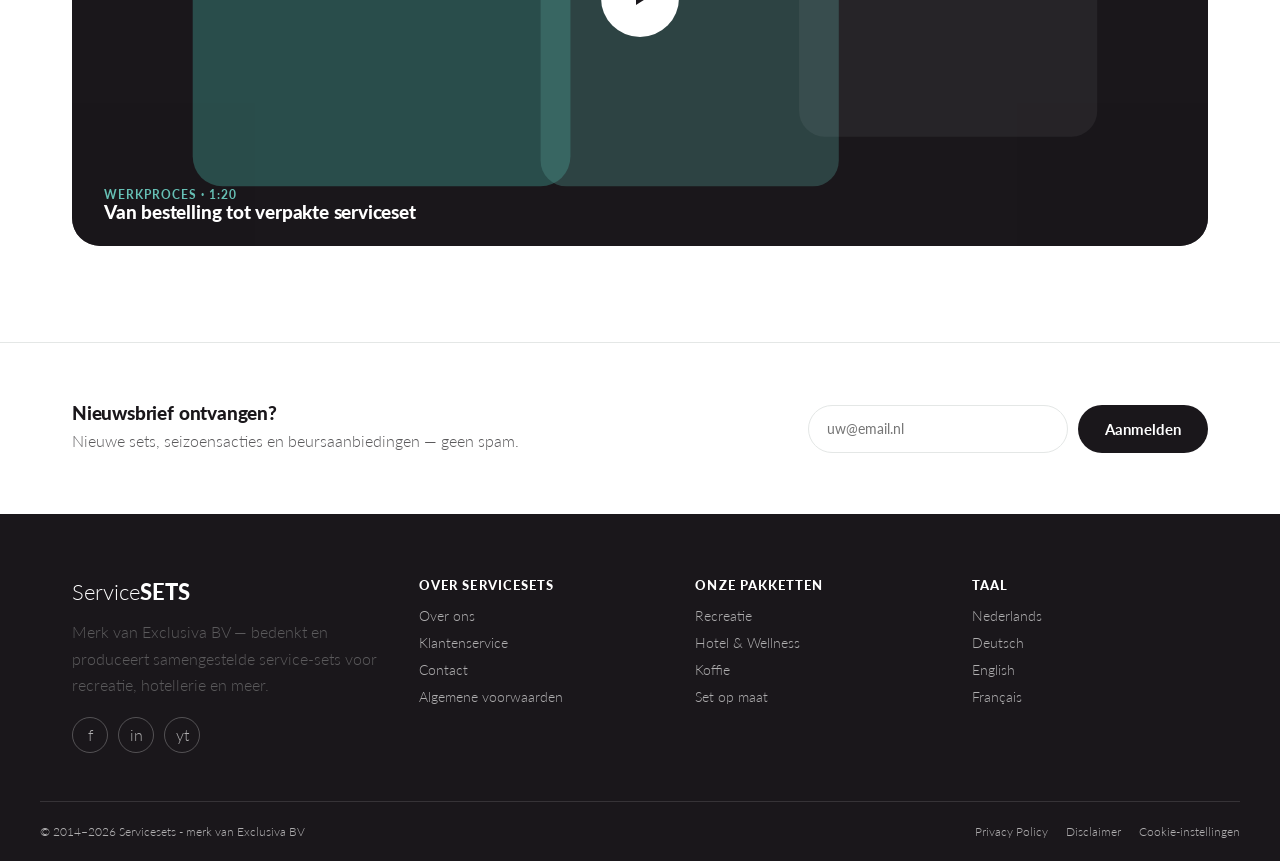
==== commit 65a40ed0: "Add gradient text accent, hero glow effect, and scroll reveal animations; implement count-up stats a" ====
--- a/index.html
+++ b/index.html
@@ -11,7 +11,7 @@
 </head>
 <body>
 
-<div class="proto-banner">Klikbaar concept — <strong>customer journey</strong> voor Servicesets.com · nog geen koppeling met Odoo</div>
+<div class="proto-banner">Klikbaar concept <strong>customer journey</strong> voor Servicesets.com · nog geen koppeling met Odoo</div>
 
 <!-- ============ HEADER ============ -->
 <header class="site">
@@ -44,7 +44,7 @@
     <nav class="primary" id="primaryNav">
       <a href="#" data-page="home" class="active" onclick="showPage('home');return false;">Home</a>
       <a href="#" data-page="shop" onclick="showPage('shop');return false;">Shop</a>
-      <a href="#" data-page="configurator" onclick="showPage('configurator');return false;">Stel je eigen set samen</a>
+      <a onclick="window.open('cpq/index.html', '_blank')" target="_blank">Stel je eigen set samen</a>
       <a href="#" data-page="contact" onclick="showPage('contact');return false;">Contactpagina</a>
     </nav>
     <div class="nav-actions">
@@ -64,7 +64,7 @@
       <button class="icon-btn" title="Winkelmand" aria-label="Winkelmand">
         <svg width="18" height="18" viewBox="0 0 24 24" fill="none" stroke="currentColor" stroke-width="2"><path d="M3 6h2l2.4 12.2a2 2 0 0 0 2 1.8h8.2a2 2 0 0 0 2-1.6L21 8H6"/><circle cx="10" cy="21" r="1"/><circle cx="18" cy="21" r="1"/></svg>
       </button>
-      <button class="btn btn-teal" onclick="showPage('configurator');" style="display:none" id="ctaDesktop">Set op maat</button>
+      <button class="btn btn-teal" onclick="window.open('cpq/index.html', '_blank')" style="display:none" id="ctaDesktop">Set op maat</button>
       <button class="mobile-toggle" aria-label="Menu" onclick="toggleMobileNav()">
         <span></span><span></span><span></span>
       </button>
@@ -76,23 +76,24 @@
 <main>
 <section class="page active" id="page-home">
 
-  <div class="hero">
+  <div class="hero" id="heroSection">
+    <div class="hero-glow" aria-hidden="true"></div>
     <div class="wrap">
       <div class="hero-copy">
         <span class="eyebrow">Welkomstpakketten &amp; maatwerk service-sets</span>
-        <h1>Elke set precies zoals uw gasten hem verdienen.</h1>
+        <h1>Elke <span class="grad-text">set</span> precies zoals uw gasten hem verdienen.</h1>
         <p class="lede">Van standaard welkomstpakket tot volledig eigen samenstelling met eigen verpakking en logo — Servicesets levert uit voorraad of stelt 'm samen, al vanaf 180 sets.</p>
         <div class="hero-cta-row">
           <button class="btn btn-primary" onclick="showPage('shop')">Naar de webshop</button>
-          <button class="btn btn-outline" onclick="showPage('configurator')">Stel uw serviceset samen</button>
+          <button class="btn btn-outline" onclick="window.open('cpq/index.html', '_blank')">Stel uw serviceset samen</button>
         </div>
         <div class="hero-trust">
-          <div><strong>10+</strong>jaar ervaring</div>
-          <div><strong>180+</strong>sets als startpunt maatwerk</div>
-          <div><strong>5</strong>productlijnen</div>
-        </div>
-      </div>
-      <div class="hero-visual" aria-hidden="true">
+          <div><strong class="count-up" data-target="10" data-suffix="+">0</strong>jaar ervaring</div>
+          <div><strong class="count-up" data-target="180" data-suffix="+">0</strong>sets als startpunt maatwerk</div>
+          <div><strong class="count-up" data-target="5" data-suffix="">0</strong>productlijnen</div>
+        </div>
+      </div>
+      <div class="hero-visual" id="heroVisual" aria-hidden="true">
         <svg viewBox="0 0 420 420" class="set-mark">
           <rect class="anim-box b1" x="120" y="40" width="230" height="230" rx="24" fill="#66C0B5" opacity="0.9"/>
           <rect class="anim-box b2" x="60" y="120" width="200" height="200" rx="22" fill="#1A171B"/>
@@ -105,18 +106,27 @@
   </div>
 
   <div class="usp-strip">
-    <div class="wrap">
-      <div class="usp-item"><span class="dot"></span>Jarenlang tevreden klanten</div>
-      <div class="usp-item"><span class="dot"></span>Breed assortiment service-sets</div>
-      <div class="usp-item"><span class="dot"></span>Gratis advies op maat</div>
-      <div class="usp-item"><span class="dot"></span>Levering uit voorraad</div>
-      <div class="usp-item"><span class="dot"></span>Gratis levering vanaf €250</div>
+    <div class="usp-track" id="uspTrack">
+      <div class="usp-set">
+        <div class="usp-item"><span class="dot"></span>Jarenlang tevreden klanten</div>
+        <div class="usp-item"><span class="dot"></span>Breed assortiment service-sets</div>
+        <div class="usp-item"><span class="dot"></span>Gratis advies op maat</div>
+        <div class="usp-item"><span class="dot"></span>Levering uit voorraad</div>
+        <div class="usp-item"><span class="dot"></span>Gratis levering vanaf €250</div>
+      </div>
+      <div class="usp-set" aria-hidden="true">
+        <div class="usp-item"><span class="dot"></span>Jarenlang tevreden klanten</div>
+        <div class="usp-item"><span class="dot"></span>Breed assortiment service-sets</div>
+        <div class="usp-item"><span class="dot"></span>Gratis advies op maat</div>
+        <div class="usp-item"><span class="dot"></span>Levering uit voorraad</div>
+        <div class="usp-item"><span class="dot"></span>Gratis levering vanaf €250</div>
+      </div>
     </div>
   </div>
 
   <section class="section">
     <div class="wrap">
-      <div class="section-head">
+      <div class="section-head reveal">
         <div>
           <span class="eyebrow">Onze sets</span>
           <h2>Kies een productlijn</h2>
@@ -124,23 +134,23 @@
         <p>Categorieën zijn losgekoppeld van de productstructuur — zo blijft de indeling hier vrij te bepalen, onafhankelijk van hoe artikelen intern zijn opgebouwd.</p>
       </div>
       <div class="cat-grid">
-        <a class="cat-card" href="#" onclick="showPage('shop');return false;">
+        <a class="cat-card tilt reveal" href="#" onclick="showPage('shop');return false;">
           <svg class="cat-bg" viewBox="0 0 300 400" preserveAspectRatio="xMidYMid slice"><rect width="300" height="400" fill="#3F8F86"/><rect x="60" y="60" width="180" height="180" rx="20" fill="#1A171B" opacity=".35"/><rect x="100" y="220" width="120" height="120" rx="16" fill="#EAF7F5" opacity=".5"/></svg>
           <div class="cat-content"><h3>Recreatie</h3><span>Bekijk sets →</span></div>
         </a>
-        <a class="cat-card" href="#" onclick="showPage('shop');return false;">
+        <a class="cat-card tilt reveal" href="#" onclick="showPage('shop');return false;" style="transition-delay:.06s;">
           <svg class="cat-bg" viewBox="0 0 300 400" preserveAspectRatio="xMidYMid slice"><rect width="300" height="400" fill="#1A171B"/><rect x="70" y="80" width="160" height="160" rx="20" fill="#66C0B5" opacity=".7"/><circle cx="150" cy="290" r="60" fill="#EAF7F5" opacity=".25"/></svg>
           <div class="cat-content"><h3>Hotel &amp; Wellness</h3><span>Bekijk sets →</span></div>
         </a>
-        <a class="cat-card" href="#" onclick="showPage('shop');return false;">
+        <a class="cat-card tilt reveal" href="#" onclick="showPage('shop');return false;" style="transition-delay:.12s;">
           <svg class="cat-bg" viewBox="0 0 300 400" preserveAspectRatio="xMidYMid slice"><rect width="300" height="400" fill="#66C0B5"/><rect x="90" y="60" width="120" height="280" rx="22" fill="#1A171B" opacity=".3"/></svg>
           <div class="cat-content"><h3>Koffie</h3><span>Bekijk sets →</span></div>
         </a>
-        <a class="cat-card" href="#" onclick="showPage('shop');return false;">
+        <a class="cat-card tilt reveal" href="#" onclick="showPage('shop');return false;" style="transition-delay:.18s;">
           <svg class="cat-bg" viewBox="0 0 300 400" preserveAspectRatio="xMidYMid slice"><rect width="300" height="400" fill="#4A4A4C"/><rect x="60" y="120" width="180" height="120" rx="18" fill="#66C0B5" opacity=".55"/></svg>
           <div class="cat-content"><h3>Bad &amp; Douche</h3><span>Bekijk sets →</span></div>
         </a>
-        <a class="cat-card" href="#" onclick="showPage('shop');return false;">
+        <a class="cat-card tilt reveal" href="#" onclick="showPage('shop');return false;" style="transition-delay:.24s;">
           <svg class="cat-bg" viewBox="0 0 300 400" preserveAspectRatio="xMidYMid slice"><rect width="300" height="400" fill="#1A171B"/><rect x="50" y="50" width="200" height="90" rx="16" fill="#66C0B5" opacity=".8"/><rect x="70" y="180" width="160" height="90" rx="16" fill="#EAF7F5" opacity=".3"/></svg>
           <div class="cat-content"><h3>Schoonmaak</h3><span>Bekijk sets →</span></div>
         </a>
@@ -150,22 +160,22 @@
 
   <section class="about" id="over-ons">
     <div class="wrap">
-      <div class="about-visual" aria-hidden="true">
+      <div class="about-visual reveal" aria-hidden="true">
         <svg viewBox="0 0 400 340" width="100%" height="100%">
           <rect x="40" y="20" width="230" height="230" rx="24" fill="#66C0B5" opacity=".85"/>
           <rect x="130" y="90" width="230" height="230" rx="24" fill="#EAF7F5" opacity=".12"/>
           <rect x="90" y="150" width="150" height="150" rx="18" fill="none" stroke="#66C0B5" stroke-width="3"/>
         </svg>
       </div>
-      <div>
+      <div class="reveal">
         <span class="eyebrow">Over Servicesets</span>
         <h2>Een geclaimde term, gebouwd op tien jaar maatwerk</h2>
         <p>Servicesets — een merk van Exclusiva — bedenkt en produceert samengestelde pakketten voor recreatie, hotellerie, kantoren en meer. Wat begon als vaste standaardpakketten is uitgegroeid tot een productielijn waar zo'n 80% van de omzet uit volledig eigen samenstellingen komt: eigen inhoud, eigen verpakking, eigen logo.</p>
         <p>Die combinatie van snelheid (uit voorraad leverbaar) én flexibiliteit (samengesteld op maat) is precies waar we met dit platform verder in willen groeien.</p>
         <div class="about-stats">
-          <div><strong>2014</strong><span>Merk gelanceerd</span></div>
-          <div><strong>80%</strong><span>Omzet uit maatwerk</span></div>
-          <div><strong>4</strong><span>Talen op de site</span></div>
+          <div><strong class="count-up" data-target="2014" data-suffix="">0</strong><span>Merk gelanceerd</span></div>
+          <div><strong class="count-up" data-target="80" data-suffix="%">0</strong><span>Omzet uit maatwerk</span></div>
+          <div><strong class="count-up" data-target="4" data-suffix="">0</strong><span>Talen op de site</span></div>
         </div>
       </div>
     </div>
@@ -173,7 +183,7 @@
 
   <section class="cpq-teaser">
     <div class="wrap">
-      <div>
+      <div class="reveal">
         <span class="eyebrow">Set op maat</span>
         <h2>Stel uw eigen serviceset samen, stap voor stap</h2>
         <p>Kies uw basisdoos, vul 'm met de juiste inhoud en voeg desgewenst een eigen logo of sticker toe. Onze configurator rekent live mee en houdt de doosgrootte in de gaten — geen gepuzzel achteraf.</p>
@@ -182,9 +192,9 @@
           <div class="cpq-step"><div class="num">2</div><div><strong>Vul de inhoud</strong><small>Producten, aanbevolen combinaties</small></div></div>
           <div class="cpq-step"><div class="num">3</div><div><strong>Verpakking &amp; logo</strong><small>Sticker, wikkel of eigen doos</small></div></div>
         </div>
-        <button class="btn btn-primary" onclick="showPage('configurator')">Start de configurator</button>
-      </div>
-      <div class="cpq-visual" aria-hidden="true">
+        <button class="btn btn-primary" onclick="window.open('cpq/index.html', '_blank')"  >Start de configurator</button>
+      </div>
+      <div class="cpq-visual reveal" style="transition-delay:.1s;" aria-hidden="true">
         <svg viewBox="0 0 400 400" width="100%" height="100%">
           <rect x="140" y="30" width="230" height="230" rx="22" fill="#1A171B" opacity=".08"/>
           <rect x="90" y="90" width="230" height="230" rx="22" fill="#66C0B5" opacity=".9" class="anim-box"/>
@@ -200,7 +210,7 @@
       <div class="section-head">
         <div><span class="eyebrow">In beeld</span><h2>Zo ziet samenstellen er in het echt uit</h2></div>
       </div>
-      <div class="video-frame" role="button" tabindex="0" aria-label="Video afspelen: van bestelling tot verpakte serviceset">
+      <div class="video-frame reveal" role="button" tabindex="0" aria-label="Video afspelen: van bestelling tot verpakte serviceset">
         <svg class="video-bg" viewBox="0 0 1200 500" preserveAspectRatio="xMidYMid slice" width="100%" height="100%">
           <rect width="1200" height="500" fill="#1A171B"/>
           <rect x="150" y="60" width="380" height="380" rx="30" fill="#3F8F86" opacity=".6"/>
@@ -215,15 +225,15 @@
     </div>
   </section>
 
-  <div class="newsletter">
+  <div class="newsletter reveal">
     <div class="wrap">
       <div>
         <h3 style="margin-bottom:.2em;">Nieuwsbrief ontvangen?</h3>
         <p style="margin:0;">Nieuwe sets, seizoensacties en beursaanbiedingen — geen spam.</p>
       </div>
-      <form class="nl-form" onsubmit="return false;">
-        <input type="email" placeholder="uw@email.nl" aria-label="E-mailadres">
-        <button class="btn btn-primary" type="submit">Aanmelden</button>
+      <form class="nl-form" id="nlForm" onsubmit="return handleNewsletterSubmit(event)">
+        <input type="email" placeholder="uw@email.nl" aria-label="E-mailadres" required>
+        <button class="btn btn-primary" type="submit" id="nlSubmitBtn">Aanmelden</button>
       </form>
     </div>
   </div>
@@ -283,118 +293,6 @@
   </div>
 </section>
 
-<!-- ============ CONFIGURATOR ============ -->
-<section class="page" id="page-configurator">
-  <div class="cfg-hero">
-    <div class="wrap">
-      <span class="eyebrow">Set op maat · CPQ</span>
-      <h1>Stel je eigen serviceset samen</h1>
-      <p>In vier stappen naar een offerte-klare, volledig eigen serviceset — inclusief verpakking. Vanaf 180 sets.</p>
-      <div class="cfg-steps-bar">
-        <div class="seg"><i id="seg1"></i></div>
-        <div class="seg"><i id="seg2"></i></div>
-        <div class="seg"><i id="seg3"></i></div>
-        <div class="seg"><i id="seg4"></i></div>
-      </div>
-      <div class="cfg-labels">
-        <span id="lbl1">Basis</span><span id="lbl2">Inhoud</span><span id="lbl3">Verpakking &amp; logo</span><span id="lbl4">Overzicht</span>
-      </div>
-    </div>
-  </div>
-
-  <div class="wrap cfg-body">
-    <div class="cfg-layout">
-      <div>
-        <!-- STEP 1 -->
-        <div class="cfg-panel active" id="cfg-step-1">
-          <h2>Kies uw basisdoos</h2>
-          <p>De doosmaat bepaalt hoeveel inhoud er in stap 2 nog past — de configurator bewaakt dit automatisch.</p>
-          <div class="cfg-option-grid">
-            <button class="cfg-option selected" onclick="selectOption(this,1)">
-              <svg class="box-icon" width="34" height="34" viewBox="0 0 40 40"><rect x="6" y="6" width="28" height="28" rx="6" fill="#66C0B5"/></svg>
-              <strong>Doosje klein</strong><small>Compact, 1–3 items</small>
-            </button>
-            <button class="cfg-option" onclick="selectOption(this,1)">
-              <svg class="box-icon" width="34" height="34" viewBox="0 0 40 40"><rect x="2" y="10" width="36" height="20" rx="6" fill="#1A171B"/></svg>
-              <strong>Doosje lang</strong><small>Voor langwerpige items</small>
-            </button>
-            <button class="cfg-option" onclick="selectOption(this,1)">
-              <svg class="box-icon" width="34" height="34" viewBox="0 0 40 40"><rect x="4" y="4" width="32" height="32" rx="6" fill="#3F8F86"/><circle cx="20" cy="14" r="5" fill="#EAF7F5"/></svg>
-              <strong>Met toiletrol-vak</strong><small>Ruimte voor 1 rol inbegrepen</small>
-            </button>
-          </div>
-          <div class="cfg-note">
-            <svg width="18" height="18" viewBox="0 0 24 24" fill="none" stroke="#3F8F86" stroke-width="2" style="flex:none;"><circle cx="12" cy="12" r="9"/><path d="M12 8v5M12 16h.01"/></svg>
-            Zodra u een item toevoegt dat niet past bij de gekozen doos (bijv. een afwasborstel bij het kleine doosje), verdwijnt dat item automatisch uit de keuzelijst — geen handmatig passen achteraf.
-          </div>
-        </div>
-
-        <!-- STEP 2 -->
-        <div class="cfg-panel" id="cfg-step-2">
-          <h2>Vul de inhoud</h2>
-          <p>Aanbevolen combinaties en required/exclude-regels sturen automatisch mee — bijvoorbeeld: melk wordt aanbevolen bij koffie.</p>
-          <div class="cfg-option-grid">
-            <button class="cfg-option selected" onclick="selectOption(this,2,true)"><strong>Koffie, 2 stuks</strong><small>Aanbevolen combinatie</small></button>
-            <button class="cfg-option selected" onclick="selectOption(this,2,true)"><strong>Koffiemelk</strong><small>Aanbevolen bij koffie</small></button>
-            <button class="cfg-option" onclick="selectOption(this,2,true)"><strong>Suiker, 4 stuks</strong><small>Optioneel</small></button>
-            <button class="cfg-option" onclick="selectOption(this,2,true)"><strong>Theezakje</strong><small>Optioneel</small></button>
-            <button class="cfg-option" onclick="selectOption(this,2,true)"><strong>Afwasmiddel mini</strong><small>Optioneel</small></button>
-            <button class="cfg-option" onclick="selectOption(this,2,true)" disabled style="opacity:.4; cursor:not-allowed;"><strong>Afwasborstel</strong><small>Past niet bij doosje klein</small></button>
-          </div>
-        </div>
-
-        <!-- STEP 3 -->
-        <div class="cfg-panel" id="cfg-step-3">
-          <h2>Verpakking &amp; logo</h2>
-          <p>Vanaf 180 sets kunt u een eigen logo laten toepassen. Boven de 180 sets wordt de logo-optie automatisch in kleur i.p.v. grijs getoond in uw voorbeeld.</p>
-          <div class="cfg-option-grid">
-            <button class="cfg-option selected" onclick="selectOption(this,3)"><strong>Neutrale verpakking</strong><small>Standaard, geen meerprijs</small></button>
-            <button class="cfg-option" onclick="selectOption(this,3)"><strong>Sticker met logo</strong><small>Eigen ontwerp aanleveren</small></button>
-            <button class="cfg-option" onclick="selectOption(this,3)"><strong>Eigen wikkel</strong><small>Volledig bedrukt</small></button>
-          </div>
-          <div class="cfg-note">
-            <svg width="18" height="18" viewBox="0 0 24 24" fill="none" stroke="#3F8F86" stroke-width="2" style="flex:none;"><path d="M12 3v12M12 15l-4-4M12 15l4-4"/><path d="M4 21h16"/></svg>
-            Nog geen logo? Upload 'm later — we bewaren deze configuratie 30 dagen als concept.
-          </div>
-        </div>
-
-        <!-- STEP 4 -->
-        <div class="cfg-panel" id="cfg-step-4">
-          <h2>Overzicht &amp; offerte-aanvraag</h2>
-          <p>Controleer uw samenstelling. Na aanvraag ontvangt u binnen 1 werkdag een offerte van ons verkoopteam.</p>
-          <div class="form-row" style="margin-top:24px;">
-            <div class="field"><label>Bedrijfsnaam</label><input type="text" placeholder="Camping Zonneweide"></div>
-            <div class="field"><label>Aantal sets</label><input type="number" placeholder="180" min="180"></div>
-            <div class="field full"><label>E-mailadres</label><input type="email" placeholder="inkoop@uwbedrijf.nl"></div>
-          </div>
-          <button class="btn btn-primary" type="button">Offerte aanvragen</button>
-        </div>
-
-        <div class="cfg-nav">
-          <button class="btn btn-outline" id="cfgPrev" onclick="cfgStep(-1)" style="visibility:hidden;">← Vorige</button>
-          <button class="btn btn-primary" id="cfgNext" onclick="cfgStep(1)">Volgende →</button>
-        </div>
-      </div>
-
-      <aside class="summary-card">
-        <h4>Live overzicht</h4>
-        <div class="summary-visual">
-          <svg viewBox="0 0 200 200" width="100%" height="100%">
-            <rect x="20" y="20" width="160" height="160" rx="18" fill="#66C0B5" opacity=".18"/>
-            <rect id="sumBox1" x="40" y="40" width="120" height="120" rx="14" fill="#66C0B5"/>
-            <rect id="sumBox2" x="70" y="70" width="60" height="60" rx="10" fill="#1A171B" opacity="0"/>
-          </svg>
-        </div>
-        <ul class="summary-list" id="summaryList">
-          <li><span>Basis</span><span>Doosje klein</span></li>
-          <li class="muted" id="sumInhoud"><span>Inhoud</span><span>nog te kiezen</span></li>
-          <li class="muted" id="sumVerpakking"><span>Verpakking</span><span>nog te kiezen</span></li>
-        </ul>
-        <div class="summary-total"><span>Vanaf</span><span>180 sets <small>op basis van uw keuzes</small></span></div>
-      </aside>
-    </div>
-  </div>
-</section>
 <!-- ============ CONTACT ============ -->
 <section class="page" id="page-contact">
   <div class="contact-hero">
@@ -485,7 +383,7 @@
         <li><a href="#" onclick="showPage('shop');return false;">Recreatie</a></li>
         <li><a href="#" onclick="showPage('shop');return false;">Hotel &amp; Wellness</a></li>
         <li><a href="#" onclick="showPage('shop');return false;">Koffie</a></li>
-        <li><a href="#" onclick="showPage('configurator');return false;">Set op maat</a></li>
+        <li><a href="#" onclick="window.open('cpq/index.html', '_blank')" target="_blank">Set op maat</a></li>
       </ul>
     </div>
     <div>
@@ -538,6 +436,7 @@
     <script src="js/shop.js"></script>
     <script src="js/configurator.js"></script>
     <script src="js/chat.js"></script>
+    <script src="js/landing-fx.js"></script>
     <script src="js/app.js"></script>
 
 </body>
--- a/css/styles.css
+++ b/css/styles.css
@@ -386,6 +386,44 @@
   }
   .proto-banner strong{font-weight:900;}
 
+  /* ---------- gradient text accent ---------- */
+  .grad-text{
+    background:linear-gradient(90deg, var(--teal-deep), var(--teal) 50%, var(--teal-deep));
+    background-size:200% auto; -webkit-background-clip:text; background-clip:text; color:transparent;
+    animation:gradShift 5s ease-in-out infinite;
+  }
+  @keyframes gradShift{0%{background-position:0% center;} 50%{background-position:100% center;} 100%{background-position:0% center;}}
+
+  /* ---------- hero glow ---------- */
+  .hero{position:relative;}
+  .hero-glow{
+    position:absolute; top:-140px; right:-100px; width:540px; height:540px; border-radius:50%;
+    background:radial-gradient(circle, rgba(102,192,181,.35), rgba(102,192,181,0) 70%);
+    pointer-events:none; z-index:0; animation:glowPulse 8s ease-in-out infinite;
+  }
+  @keyframes glowPulse{0%,100%{transform:scale(1); opacity:.8;} 50%{transform:scale(1.15); opacity:1;}}
+  .hero .wrap{position:relative; z-index:1;}
+  .hero-visual{transition:transform .2s ease-out;}
+
+  /* ---------- usp marquee ---------- */
+  .usp-strip{overflow:hidden;}
+  .usp-track{display:flex; width:max-content; animation:uspScroll 28s linear infinite;}
+  .usp-strip:hover .usp-track{animation-play-state:paused;}
+  .usp-set{display:flex; gap:40px; padding-right:40px; flex:none;}
+  .usp-item{white-space:nowrap;}
+  @keyframes uspScroll{from{transform:translateX(0);} to{transform:translateX(-50%);}}
+
+  /* ---------- scroll reveal ---------- */
+  .reveal{opacity:0; transform:translateY(28px); transition:opacity .6s ease, transform .6s ease;}
+  .reveal.in-view{opacity:1; transform:translateY(0);}
+
+  /* ---------- card tilt ---------- */
+  .cat-grid{perspective:1200px;}
+  .tilt{will-change:transform;}
+
+  /* ---------- newsletter micro-interaction ---------- */
+  .nl-form .btn.sent{background:var(--teal-deep);}
+
   /* ---------- responsive ---------- */
   @media (max-width:980px){
     .hero .wrap{grid-template-columns:1fr;}
@@ -410,9 +448,345 @@
     .form-row{grid-template-columns:1fr;}
     .footer-grid{grid-template-columns:1fr;}
     .utility-left{display:none;}
-    .usp-strip .wrap{justify-content:center; text-align:center;}
+    .hero-glow{width:340px; height:340px; top:-80px; right:-60px;}
   }
   @media (prefers-reduced-motion: reduce){
-    .anim-box{animation:none;}
+    .anim-box, .hero-glow, .grad-text, .usp-track{animation:none;}
+    .reveal{opacity:1; transform:none; transition:none;}
     html{scroll-behavior:auto;}
-  }+  }
+  /* ==========================================================================
+   ALLES is genest onder .ssets-cpq-configurator, zodat dit veilig
+   toegevoegd kan worden aan het bestaande sitebrede styles.css zonder
+   andere onderdelen van de website te beïnvloeden (geen kale body/table/
+   input-selectors die buiten deze component lekken).
+   ========================================================================== */
+
+.ssets-cpq-configurator {
+  --sscpq-teal: #66C0B5;
+  --sscpq-teal-dark: #4A9E93;
+  --sscpq-teal-tint: #EAF6F4;
+  --sscpq-ink: #1A171B;
+  --sscpq-ink-soft: #55585B;
+  --sscpq-border: #D9ECE9;
+  --sscpq-bg: #FFFFFF;
+  --sscpq-panel-bg: #FAFDFD;
+  --sscpq-good: #4A9E93;
+  --sscpq-bad: #C4544A;
+  --sscpq-font: 'Lato', Arial, sans-serif;
+
+  font-family: var(--sscpq-font);
+  font-weight: 300;
+  color: var(--sscpq-ink);
+  background: var(--sscpq-bg);
+  padding: 32px;
+  border-radius: 4px;
+}
+.ssets-cpq-configurator *{ box-sizing: border-box; }
+
+/* ---------- Header ---------- */
+.ssets-cpq-configurator .sscpq-header{
+  display:flex; align-items:flex-end; justify-content:space-between;
+  padding-bottom:20px; margin-bottom:8px; flex-wrap:wrap; gap:10px;
+  border-bottom: 2px solid var(--sscpq-ink);
+}
+.ssets-cpq-configurator .sscpq-title{
+  font-size:26px; letter-spacing:0.01em; display:flex; align-items:baseline; gap:2px;
+}
+.ssets-cpq-configurator .sscpq-title .light{ font-weight:300; }
+.ssets-cpq-configurator .sscpq-title .black{ font-weight:900; }
+.ssets-cpq-configurator .sscpq-title .tag{
+  font-size:11px; font-weight:700; color:#fff; background:var(--sscpq-teal);
+  padding:3px 9px; border-radius:2px; letter-spacing:0.06em; margin-left:12px;
+  text-transform:uppercase; align-self:center;
+}
+.ssets-cpq-configurator #sscpq-pyStatus{
+  font-size:12px; font-weight:700; padding:4px 10px; border-radius:2px; letter-spacing:0.02em;
+}
+.ssets-cpq-configurator #sscpq-pyStatus.loading{ color:var(--sscpq-ink-soft); background:#F1F1F1; }
+.ssets-cpq-configurator #sscpq-pyStatus.ready{ color:#fff; background:var(--sscpq-teal-dark); }
+
+/* teal wedge divider — echoot het driehoekje uit het huisstijlhandboek */
+.ssets-cpq-configurator .sscpq-wedge{
+  width:100%; height:6px; background:var(--sscpq-teal); position:relative; margin-bottom:28px;
+}
+.ssets-cpq-configurator .sscpq-wedge::after{
+  content:""; position:absolute; left:50%; top:100%; transform:translateX(-50%);
+  border-left:7px solid transparent; border-right:7px solid transparent;
+  border-top:7px solid var(--sscpq-teal);
+}
+
+/* ---------- Layout ---------- */
+.ssets-cpq-configurator .sscpq-grid{ display:grid; grid-template-columns: 1.15fr 0.85fr; gap:24px; }
+@media (max-width: 860px){ .ssets-cpq-configurator .sscpq-grid{ grid-template-columns: 1fr; } }
+
+.ssets-cpq-configurator .sscpq-panel{
+  background: var(--sscpq-panel-bg);
+  border:1px solid var(--sscpq-border);
+  border-radius:3px;
+  padding:20px;
+  margin-bottom:20px;
+}
+.ssets-cpq-configurator .sscpq-panel-title{
+  font-weight:900; font-size:13px; text-transform:uppercase; letter-spacing:0.07em;
+  color:var(--sscpq-ink); margin:0 0 16px 0; display:flex; align-items:center; gap:10px;
+  padding-bottom:10px; border-bottom:1px solid var(--sscpq-border);
+}
+.ssets-cpq-configurator .sscpq-panel-title .num{
+  font-size:11px; color:var(--sscpq-ink-soft); font-weight:400; text-transform:none; letter-spacing:0;
+}
+
+/* ---------- Upload / drop zone ---------- */
+.ssets-cpq-configurator .sscpq-dropzone{
+  border:1.5px dashed var(--sscpq-teal); border-radius:3px; padding:24px;
+  text-align:center; cursor:pointer; transition:border-color .15s, background .15s;
+  background:#fff;
+}
+.ssets-cpq-configurator .sscpq-dropzone:hover,
+.ssets-cpq-configurator .sscpq-dropzone.drag{ background:var(--sscpq-teal-tint); }
+.ssets-cpq-configurator .sscpq-dropzone input{ display:none; }
+.ssets-cpq-configurator .sscpq-dz-title{ font-weight:700; font-size:14px; margin-bottom:4px; }
+.ssets-cpq-configurator .sscpq-dz-sub{ font-size:12px; color:var(--sscpq-ink-soft); font-weight:300; }
+
+/* ---------- Tables ---------- */
+.ssets-cpq-configurator table{ width:100%; border-collapse:collapse; font-size:13px; }
+.ssets-cpq-configurator th{
+  font-size:10.5px; text-transform:uppercase; letter-spacing:0.05em; font-weight:700;
+  color:var(--sscpq-ink-soft); text-align:left; padding:7px 8px; border-bottom:2px solid var(--sscpq-ink);
+}
+.ssets-cpq-configurator td{ padding:7px 8px; border-bottom:1px solid var(--sscpq-border); font-weight:300; font-size:13px; }
+.ssets-cpq-configurator tr.sscpq-item-row:hover{ background: var(--sscpq-teal-tint); }
+.ssets-cpq-configurator td.sscpq-name-cell{ font-weight:400; }
+
+/* ---------- Inputs ---------- */
+.ssets-cpq-configurator input[type="number"],
+.ssets-cpq-configurator input[type="text"]{
+  background:#fff; border:1px solid var(--sscpq-border); color:var(--sscpq-ink);
+  border-radius:2px; padding:5px 7px; font-family:var(--sscpq-font); font-size:13px;
+  font-weight:400; width:64px;
+}
+.ssets-cpq-configurator input[type="number"]:focus,
+.ssets-cpq-configurator input[type="text"]:focus{
+  outline:none; border-color:var(--sscpq-teal); box-shadow:0 0 0 2px var(--sscpq-teal-tint);
+}
+.ssets-cpq-configurator input[type="text"].wide{ width:100%; }
+.ssets-cpq-configurator input[type="checkbox"]{ accent-color:var(--sscpq-teal); width:16px; height:16px; }
+
+/* ---------- Buttons ---------- */
+.ssets-cpq-configurator .sscpq-btn{
+  font-family:var(--sscpq-font); font-size:13px; font-weight:700; letter-spacing:0.02em;
+  background:var(--sscpq-teal); color:#fff; border:none; border-radius:2px;
+  padding:10px 18px; cursor:pointer; transition:background .15s;
+}
+.ssets-cpq-configurator .sscpq-btn:hover{ background:var(--sscpq-teal-dark); }
+.ssets-cpq-configurator .sscpq-btn.secondary{
+  background:transparent; color:var(--sscpq-ink); border:1px solid var(--sscpq-ink);
+}
+.ssets-cpq-configurator .sscpq-btn.secondary:hover{ background:var(--sscpq-ink); color:#fff; }
+.ssets-cpq-configurator .sscpq-btn.small{ padding:5px 10px; font-size:11.5px; }
+.ssets-cpq-configurator .sscpq-btn:disabled{ opacity:0.4; cursor:not-allowed; }
+
+.ssets-cpq-configurator .sscpq-row-actions{ display:flex; gap:8px; margin-top:12px; flex-wrap:wrap; align-items:center; }
+.ssets-cpq-configurator .sscpq-manual-add{ display:flex; gap:6px; margin-top:12px; flex-wrap:wrap; align-items:center; }
+.ssets-cpq-configurator .sscpq-manual-add input[type="text"]{ width:110px; }
+.ssets-cpq-configurator .sscpq-empty-hint{ font-size:12.5px; color:var(--sscpq-ink-soft); padding:10px 0; font-style:italic; }
+
+/* ---------- Result ---------- */
+.ssets-cpq-configurator .sscpq-result-box{ border:1px solid var(--sscpq-border); border-radius:3px; padding:20px; margin-top:6px; background:#fff; }
+.ssets-cpq-configurator .sscpq-result-status{ display:flex; align-items:center; gap:10px; margin-bottom:16px; }
+.ssets-cpq-configurator .sscpq-status-dot{ width:11px; height:11px; border-radius:50%; }
+.ssets-cpq-configurator .sscpq-status-dot.ok{ background:var(--sscpq-good); }
+.ssets-cpq-configurator .sscpq-status-dot.fail{ background:var(--sscpq-bad); }
+.ssets-cpq-configurator .sscpq-status-text{ font-weight:900; font-size:16px; }
+.ssets-cpq-configurator .sscpq-status-meta{ font-size:12px; color:var(--sscpq-ink-soft); margin-left:auto; font-weight:400; }
+
+.ssets-cpq-configurator .sscpq-stat-row{ display:flex; gap:26px; margin-bottom:16px; flex-wrap:wrap; }
+.ssets-cpq-configurator .sscpq-stat-label{ font-size:10.5px; color:var(--sscpq-ink-soft); text-transform:uppercase; letter-spacing:0.05em; font-weight:700; }
+.ssets-cpq-configurator .sscpq-stat-value{ font-size:19px; color:var(--sscpq-teal-dark); font-weight:900; }
+
+.ssets-cpq-configurator svg.sscpq-iso{ width:100%; height:auto; background:#fff; border-radius:3px; border:1px solid var(--sscpq-border); }
+
+.ssets-cpq-configurator .sscpq-legend{ display:flex; gap:16px; flex-wrap:wrap; margin-top:12px; font-size:12px; color:var(--sscpq-ink-soft); font-weight:400; }
+.ssets-cpq-configurator .sscpq-swatch{ display:inline-block; width:11px; height:11px; border-radius:2px; margin-right:6px; vertical-align:-1px; }
+
+.ssets-cpq-configurator .sscpq-note{
+  font-size:11.5px; color:var(--sscpq-ink-soft); margin-top:14px; line-height:1.6;
+  border-top:1px dashed var(--sscpq-border); padding-top:12px; font-weight:300; font-style:italic;
+}
+
+/* ---------- CPQ journey ---------- */
+#cpqJourney{background:#f4f0e9; color:var(--ink);}
+.journey-hero{min-height:330px; padding:64px max(32px, calc((100% - 1200px) / 2)); background:#172d2d; color:var(--white); display:grid; grid-template-columns:1fr 360px; gap:70px; align-items:center; overflow:hidden;}
+.journey-hero-copy{max-width:650px;}
+.journey-hero .eyebrow{color:#d9b56d;}
+.journey-hero h1{font-size:clamp(2.5rem,5vw,4.7rem); max-width:10ch; margin-bottom:20px; letter-spacing:0;}
+.journey-hero p{color:rgba(255,255,255,.68); max-width:48ch; font-size:1.05rem;}
+.journey-hero-art{height:210px; border:1px solid rgba(255,255,255,.28); position:relative; display:flex; flex-direction:column; justify-content:center; padding:32px; transform:rotate(4deg); background:#d9b56d; color:#172d2d; box-shadow:18px 18px 0 #b15c45;}
+.journey-hero-art .art-label{font-size:.72rem; font-weight:900; text-transform:uppercase; letter-spacing:.14em;}
+.journey-hero-art strong{font-size:2rem; margin-top:8px;}
+.journey-hero-art i{position:absolute; border:1px solid rgba(23,45,45,.35); width:54px; height:54px; transform:rotate(45deg);}
+.journey-hero-art i:nth-of-type(1){right:30px; top:28px;}.journey-hero-art i:nth-of-type(2){right:68px; top:66px;}.journey-hero-art i:nth-of-type(3){right:30px; top:104px;}
+.journey-wrap{max-width:1200px; margin:0 auto; padding:38px 32px 100px;}
+.journey-progress{display:flex; justify-content:space-between; gap:14px; margin-bottom:42px; border-bottom:1px solid #d6cec1; padding-bottom:18px;}
+.journey-progress span{color:#958d82; font-size:.76rem; font-weight:900; text-transform:uppercase; letter-spacing:.08em; display:flex; align-items:center; gap:8px;}
+.journey-progress b{border:1px solid #bdb3a5; width:25px; height:25px; border-radius:50%; display:grid; place-items:center; font-size:.68rem;}
+.journey-progress .is-done{color:#b15c45;}.journey-progress .is-done b{background:#b15c45; color:#fff; border-color:#b15c45;}
+.journey-layout{display:grid; grid-template-columns:minmax(0,1fr) 290px; gap:70px; align-items:start;}
+.journey-main{min-height:410px; animation:fadein .3s ease;}.journey-kicker{color:#b15c45; font-weight:900; text-transform:uppercase; letter-spacing:.14em; font-size:.72rem; margin-bottom:14px;}
+.journey-main h2{font-size:clamp(2rem,4vw,3.3rem); max-width:14ch; letter-spacing:0;}.journey-main p.lead{font-size:1.05rem; max-width:58ch; margin-bottom:30px;}
+.journey-btn{border:0; background:#172d2d; color:#fff; padding:14px 21px; font-weight:900; font-size:.9rem; letter-spacing:.02em;}.journey-btn:hover{background:#b15c45;}.journey-btn-primary{background:#b15c45;}.journey-btn-quiet{background:transparent; color:#172d2d; border:1px solid #bdb3a5;}.journey-btn-quiet:hover{color:#fff;}.journey-actions{display:flex; justify-content:space-between; align-items:center; gap:12px; margin-top:38px;}
+.choice-grid{display:grid; grid-template-columns:repeat(2,minmax(0,1fr)); gap:14px; max-width:700px;}.choice-grid.single-choice{max-width:520px;}.journey-choice{display:flex; align-items:center; gap:15px; text-align:left; border:1px solid #d6cec1; background:#fff; padding:20px; min-height:105px; cursor:pointer; transition:.2s ease;}.journey-choice:hover{border-color:#b15c45; transform:translateY(-3px);}.journey-choice span:nth-child(2){flex:1;}.journey-choice strong,.journey-choice small{display:block;}.journey-choice strong{font-size:1rem;}.journey-choice small{color:#817b73; margin-top:5px; line-height:1.4;}.journey-choice>b{font-size:1.3rem;}.choice-icon{width:38px; height:38px; display:grid; place-items:center; background:#d9b56d; color:#172d2d; font-weight:900; font-size:1.2rem; flex:none;}
+.quantity-entry{display:flex; align-items:end; gap:10px; max-width:420px; border-bottom:2px solid #172d2d; padding-bottom:8px;}.quantity-entry label{position:absolute; clip:rect(0,0,0,0);}.quantity-entry input{border:0; background:transparent; width:220px; font:900 3.2rem Lato,sans-serif; color:#172d2d; outline:none;}.quantity-entry span{font-weight:900; padding-bottom:14px;}.range-notes{display:flex; gap:22px; margin-top:25px; color:#817b73; font-size:.82rem;}.range-notes span{display:flex; flex-direction:column; gap:4px;}.range-notes b{color:#172d2d;}
+.catalog-grid{display:grid; grid-template-columns:repeat(2,minmax(0,1fr)); gap:10px; max-width:760px;}.catalog-item{display:flex; align-items:center; gap:12px; border:1px solid #d6cec1; background:#fff; padding:14px; cursor:pointer;}.catalog-item.selected{border-color:#b15c45; background:#fff8ee;}.catalog-item input{accent-color:#b15c45; width:17px; height:17px;}.catalog-item span:nth-of-type(2){flex:1;}.catalog-item strong,.catalog-item small{display:block;}.catalog-item small{color:#817b73; margin-top:3px;}.catalog-mark{font-size:.72rem; color:#b15c45; font-weight:900;}
+.catalog-groups{display:grid; gap:22px; max-width:760px;}.catalog-group{display:grid; gap:12px;}.catalog-group h3{margin:0; font-size:.82rem; text-transform:uppercase; letter-spacing:.1em; color:#172d2d;}
+.category-grid{display:flex; gap:8px; flex-wrap:wrap; max-width:760px; margin-bottom:16px;}.category-choice{border:1px solid #d6cec1; background:#fff; color:var(--ink); padding:10px 13px; font:700 .8rem Lato,sans-serif; cursor:pointer;}.category-choice span{display:inline-grid; place-items:center; min-width:20px; height:20px; margin-left:7px; background:var(--teal-mist); color:var(--teal-deep); font-size:.7rem;}.category-choice:hover,.category-choice.selected{border-color:var(--teal-deep); background:var(--teal-mist);}.product-check{width:25px; height:25px; display:grid; place-items:center; border:1px solid var(--ink-faint); color:var(--teal-deep); font-weight:900; flex:none;}.catalog-item.selected .product-check{border-color:var(--teal-deep); background:var(--teal); color:var(--ink);}
+.journey-choice.selected{border-color:var(--teal-deep); background:var(--teal-mist);}.choice-check{width:25px; height:25px; display:grid; place-items:center; border:1px solid var(--ink-faint); color:var(--teal-deep); font-weight:900; flex:none;}.journey-choice.selected .choice-check{border-color:var(--teal-deep); background:var(--teal); color:var(--ink);}
+.recommended-additions{max-width:760px; margin-top:28px; padding-top:22px; border-top:1px solid #d6cec1;}.recommended-heading{display:grid; gap:4px; margin-bottom:12px;}.recommended-heading strong{font-size:1rem;}.recommended-heading small{color:var(--ink-soft);}.recommended-grid{display:grid; grid-template-columns:repeat(2,minmax(0,1fr)); gap:10px;}.recommended-item{display:flex; align-items:flex-start; gap:12px; text-align:left; border:1px solid #d6cec1; background:#fff; padding:14px; cursor:pointer; min-height:88px;}.recommended-item:hover,.recommended-item.selected{border-color:var(--teal-deep); background:var(--teal-mist);}.recommended-item>span:nth-child(2){flex:1;}.recommended-item strong,.recommended-item small{display:block;}.recommended-item small{color:var(--ink-soft); margin-top:4px; line-height:1.35;}.recommended-plus{width:25px; height:25px; display:grid; place-items:center; border:1px solid var(--teal-deep); color:var(--teal-deep); font-weight:900; flex:none;}
+.form-stack{max-width:580px; display:grid; gap:22px;}.form-stack label:not(.toggle-row){font-weight:900; display:grid; gap:9px;}.form-stack select{font:inherit; padding:14px; background:#fff; border:1px solid #d6cec1;}.form-stack input[type="file"]{font:inherit; font-weight:400; padding:10px 0;}.form-stack label small{color:#817b73; font-weight:400;}.toggle-row{display:flex; gap:10px; align-items:center; font-weight:700;}.toggle-row input{accent-color:#b15c45; width:18px; height:18px;}.journey-note{margin-top:25px; padding:18px 20px; border-left:4px solid #d9b56d; background:#fff; display:grid; gap:4px; max-width:620px;}.journey-note span{color:#817b73; font-size:.9rem;}.review-sheet{max-width:680px; background:#fff; border-top:3px solid #172d2d;}.review-sheet div{display:grid; grid-template-columns:150px 1fr; gap:18px; padding:15px 18px; border-bottom:1px solid #e7e0d6;}.review-sheet span{color:#817b73; font-size:.85rem;}.review-sheet strong{font-size:.92rem;}.journey-summary{background:#fff; border-top:4px solid #b15c45; padding:22px; position:sticky; top:100px;}.summary-top,.summary-line{display:flex; justify-content:space-between; gap:12px;}.summary-top{font-weight:900; margin-bottom:28px;}.summary-top b{color:#b15c45;}.summary-line{padding:13px 0; border-bottom:1px solid #e7e0d6; color:#817b73;}.summary-line strong{color:#172d2d;}.journey-summary p{font-size:.9rem;}.summary-rule{height:35px;}.summary-foot{font-size:.72rem; color:#958d82; text-transform:uppercase; letter-spacing:.08em; font-weight:900;}.cart-list{max-width:700px; display:grid; gap:8px;}.cart-item{display:flex; align-items:center; gap:14px; background:#fff; padding:16px;}.cart-item>div{flex:1;}.cart-item strong,.cart-item small{display:block;}.cart-item small{color:#817b73; margin-top:4px;}.cart-item button{border:0; background:none; font-size:1.5rem; color:#817b73;}.cart-number{background:#d9b56d; color:#172d2d; padding:8px 10px; font-weight:900;}.pack-choice{display:grid; grid-template-columns:repeat(2,minmax(0,1fr)); gap:10px; max-width:700px; margin-top:25px;}.pack-option{background:#fff; border:1px solid #d6cec1; padding:15px; cursor:pointer;}.pack-option.selected{border:2px solid #b15c45; padding:14px;}.pack-option strong,.pack-option small{display:block; margin-left:25px;}.pack-option small{color:#817b73; margin-top:4px;}.success-mark{width:60px; height:60px; display:grid; place-items:center; background:#b15c45; color:#fff; font-size:2rem; margin-bottom:28px;}
+@media(max-width:760px){.journey-hero{grid-template-columns:1fr; gap:30px; padding:48px 24px;}.journey-hero-art{max-width:340px;}.journey-wrap{padding:28px 20px 70px;}.journey-layout{grid-template-columns:1fr; gap:35px;}.journey-summary{position:static; order:-1;}.journey-progress{overflow:auto; justify-content:flex-start;}.journey-progress span{white-space:nowrap;}.choice-grid,.catalog-grid,.recommended-grid,.pack-choice{grid-template-columns:1fr;}.range-notes{flex-direction:column; gap:10px;}.journey-actions{margin-top:28px;}.journey-main h2{max-width:18ch;}}
+
+#cpqJourney{background:var(--teal-mist);}
+#cpqJourney .journey-hero{background:var(--ink);}
+#cpqJourney .journey-hero .eyebrow{color:var(--teal);}
+#cpqJourney .journey-hero-art{background:var(--teal); color:var(--ink); box-shadow:18px 18px 0 var(--white);}
+#cpqJourney .journey-progress .is-done{color:var(--teal-deep);}
+#cpqJourney .journey-progress .is-done b,.choice-icon{background:var(--teal); border-color:var(--teal); color:var(--ink);}
+#cpqJourney .journey-kicker{color:var(--teal-deep);}
+#cpqJourney .journey-btn:hover{background:var(--teal-deep);}
+#cpqJourney .journey-btn-primary{background:var(--teal-deep);}
+#cpqJourney .journey-choice:hover,.catalog-item.selected{border-color:var(--teal-deep);}
+#cpqJourney .catalog-item input{accent-color:var(--teal-deep);}
+#cpqJourney .catalog-mark{color:var(--teal-deep);}
+#cpqJourney .journey-summary{border-top-color:var(--teal-deep);}
+#cpqJourney .summary-top b,.cart-number{color:var(--ink); background:var(--teal);}
+#cpqJourney .success-mark{background:var(--teal-deep);}
+
+/* ---------- CPQ visual refinement ---------- */
+#cpqJourney{
+  background:#f7f5f0;
+  border-top:1px solid var(--line);
+}
+#cpqJourney .journey-hero{
+  min-height:390px;
+  padding:76px max(32px, calc((100% - 1200px) / 2));
+  background:var(--ink);
+  grid-template-columns:minmax(0,1fr) minmax(280px,390px);
+  gap:clamp(42px,8vw,110px);
+}
+#cpqJourney .journey-hero-copy{max-width:600px;}
+#cpqJourney .journey-hero .eyebrow{color:var(--teal); margin-bottom:16px;}
+#cpqJourney .journey-hero h1{
+  max-width:11ch;
+  font-size:clamp(2.8rem,6vw,5.4rem);
+  line-height:.98;
+  margin-bottom:24px;
+}
+#cpqJourney .journey-hero p{max-width:48ch; color:rgba(255,255,255,.72); line-height:1.7;}
+#cpqJourney .journey-hero-art{
+  height:240px;
+  padding:34px;
+  border:0;
+  border-radius:4px;
+  transform:rotate(3deg);
+  background:var(--teal);
+  box-shadow:16px 16px 0 var(--clay);
+}
+#cpqJourney .journey-hero-art:after{
+  content:'';
+  position:absolute;
+  inset:16px;
+  border:1px solid rgba(26,23,27,.28);
+  pointer-events:none;
+}
+#cpqJourney .journey-hero-art strong{font-size:clamp(1.8rem,3vw,2.5rem); position:relative; z-index:1;}
+#cpqJourney .journey-hero-art .art-label{position:relative; z-index:1;}
+#cpqJourney .journey-wrap{padding:44px 32px 110px;}
+#cpqJourney .journey-progress{
+  margin-bottom:52px;
+  padding:0 0 20px;
+  border-bottom:1px solid #d9dedb;
+}
+#cpqJourney .journey-progress span{font-size:.7rem; color:#8b918d;}
+#cpqJourney .journey-progress b{background:#f7f5f0; border-color:#c7cfcb;}
+#cpqJourney .journey-progress .is-done{color:var(--teal-deep);}
+#cpqJourney .journey-progress .is-done b{background:var(--teal); border-color:var(--teal);}
+#cpqJourney .journey-layout{grid-template-columns:minmax(0,1fr) 310px; gap:clamp(42px,7vw,90px);}
+#cpqJourney .journey-main{min-height:430px;}
+#cpqJourney .journey-kicker{color:var(--teal-deep); margin-bottom:16px;}
+#cpqJourney .journey-main h2{font-size:clamp(2rem,4vw,3.5rem); max-width:15ch; line-height:1.02; margin-bottom:16px;}
+#cpqJourney .journey-main p.lead{max-width:58ch; margin-bottom:34px;}
+#cpqJourney .journey-choice,
+#cpqJourney .catalog-item,
+#cpqJourney .recommended-item,
+#cpqJourney .pack-option,
+#cpqJourney .review-sheet,
+#cpqJourney .journey-note,
+#cpqJourney .journey-summary{
+  border-radius:var(--radius-s);
+  box-shadow:0 8px 22px -20px rgba(26,23,27,.6);
+}
+#cpqJourney .journey-choice{min-height:120px; padding:22px; border-color:#dce2df;}
+#cpqJourney .journey-choice:hover{transform:translateY(-2px); box-shadow:var(--shadow);}
+#cpqJourney .choice-icon{border-radius:50%;}
+#cpqJourney .category-grid{gap:9px; margin-bottom:22px;}
+#cpqJourney .category-choice{border-radius:100px; border-color:#d4ddda; padding:9px 12px;}
+#cpqJourney .category-choice span{border-radius:50%; background:#dff1ed;}
+#cpqJourney .catalog-groups{gap:28px;}
+#cpqJourney .catalog-group{gap:13px;}
+#cpqJourney .scenario-grid{display:grid; grid-template-columns:repeat(2,minmax(0,1fr)); gap:12px; max-width:760px; margin-bottom:14px;}
+#cpqJourney .scenario-choice{min-height:108px;}
+#cpqJourney .catalog-layout{display:grid; grid-template-columns:190px minmax(0,1fr); gap:24px; max-width:980px; align-items:start;}
+#cpqJourney .catalog-filter{display:grid; gap:7px; position:sticky; top:130px;}
+#cpqJourney .catalog-filter>strong{font-size:.75rem; text-transform:uppercase; letter-spacing:.1em; color:var(--teal-deep); margin-bottom:4px;}
+#cpqJourney .catalog-filter .category-choice{display:flex; justify-content:space-between; align-items:center; gap:8px; border-radius:4px; text-align:left; padding:9px 10px;}
+#cpqJourney .catalog-filter .category-choice span{flex:none;}
+#cpqJourney .catalog-group{border:1px solid #dce2df; border-radius:var(--radius-s); background:#fff; overflow:hidden;}
+#cpqJourney .catalog-group summary{display:flex; justify-content:space-between; align-items:center; gap:12px; padding:15px 16px; cursor:pointer; list-style:none; font-size:.82rem; font-weight:900; color:var(--teal-deep);}
+#cpqJourney .catalog-group summary::-webkit-details-marker{display:none;}
+#cpqJourney .catalog-group summary:after{content:'+'; font-size:1.2rem; color:var(--ink-soft);}
+#cpqJourney .catalog-group[open] summary:after{content:'−';}
+#cpqJourney .catalog-group summary span{font-size:.7rem; color:var(--ink-faint); font-weight:700; margin-left:auto;}
+#cpqJourney .catalog-group .catalog-grid{padding:0 12px 12px;}
+#cpqJourney .catalog-grid{gap:12px;}
+#cpqJourney .catalog-item{border-color:#dce2df; padding:16px; transition:border-color .15s ease, box-shadow .15s ease, transform .15s ease;}
+#cpqJourney .catalog-item:hover{border-color:var(--teal-deep); transform:translateY(-1px); box-shadow:var(--shadow);}
+#cpqJourney .catalog-item.selected{background:#eff9f7; border-color:var(--teal-deep);}
+#cpqJourney .catalog-mark{min-width:24px;}
+#cpqJourney .product-check,#cpqJourney .choice-check{border-radius:50%;}
+#cpqJourney .journey-summary{
+  top:118px;
+  padding:25px;
+  border:1px solid #dce2df;
+  border-top:4px solid var(--teal-deep);
+  box-shadow:0 18px 40px -28px rgba(26,23,27,.5);
+}
+#cpqJourney .summary-top{margin-bottom:20px;}
+#cpqJourney .summary-line{padding:15px 0; align-items:flex-start;}
+#cpqJourney .summary-line span{font-size:.76rem; text-transform:uppercase; letter-spacing:.08em;}
+#cpqJourney .summary-line strong{font-size:.85rem; text-align:right; max-width:155px; line-height:1.35;}
+#cpqJourney .journey-btn{border-radius:100px; padding:14px 23px; transition:transform .15s ease, background .15s ease, box-shadow .15s ease;}
+#cpqJourney .journey-btn:hover{transform:translateY(-1px); box-shadow:0 8px 18px -12px rgba(26,23,27,.8);}
+#cpqJourney .journey-btn-primary{background:var(--teal-deep);}
+#cpqJourney .journey-btn-primary:hover{background:var(--ink);}
+#cpqJourney .quantity-entry{border-color:var(--teal-deep);}
+#cpqJourney .quantity-entry input{font-size:3.6rem;}
+#cpqJourney .journey-note{border-left-color:var(--teal); background:#fff;}
+
+@media(max-width:760px){
+  #cpqJourney .journey-hero{min-height:0; padding:54px 24px 64px; gap:48px;}
+  #cpqJourney .journey-hero h1{font-size:clamp(2.7rem,13vw,4.2rem);}
+  #cpqJourney .journey-hero-art{width:calc(100% - 18px); max-width:360px; margin-left:4px;}
+  #cpqJourney .journey-wrap{padding:30px 20px 78px;}
+  #cpqJourney .journey-progress{margin-bottom:36px; padding-bottom:16px;}
+  #cpqJourney .journey-progress span{font-size:.64rem; gap:6px;}
+  #cpqJourney .journey-progress b{width:23px; height:23px;}
+  #cpqJourney .journey-summary{top:auto;}
+  #cpqJourney .scenario-grid{grid-template-columns:1fr;}
+  #cpqJourney .catalog-layout{grid-template-columns:1fr; gap:18px;}
+  #cpqJourney .catalog-filter{position:static; display:flex; overflow:auto; padding-bottom:2px;}
+  #cpqJourney .catalog-filter>strong{display:none;}
+  #cpqJourney .catalog-filter .category-choice{white-space:nowrap; flex:none;}
+  #cpqJourney .catalog-group h3{font-size:.75rem;}
+  #cpqJourney .catalog-item{padding:14px 12px;}
+  #cpqJourney .catalog-item small{font-size:.78rem;}
+}
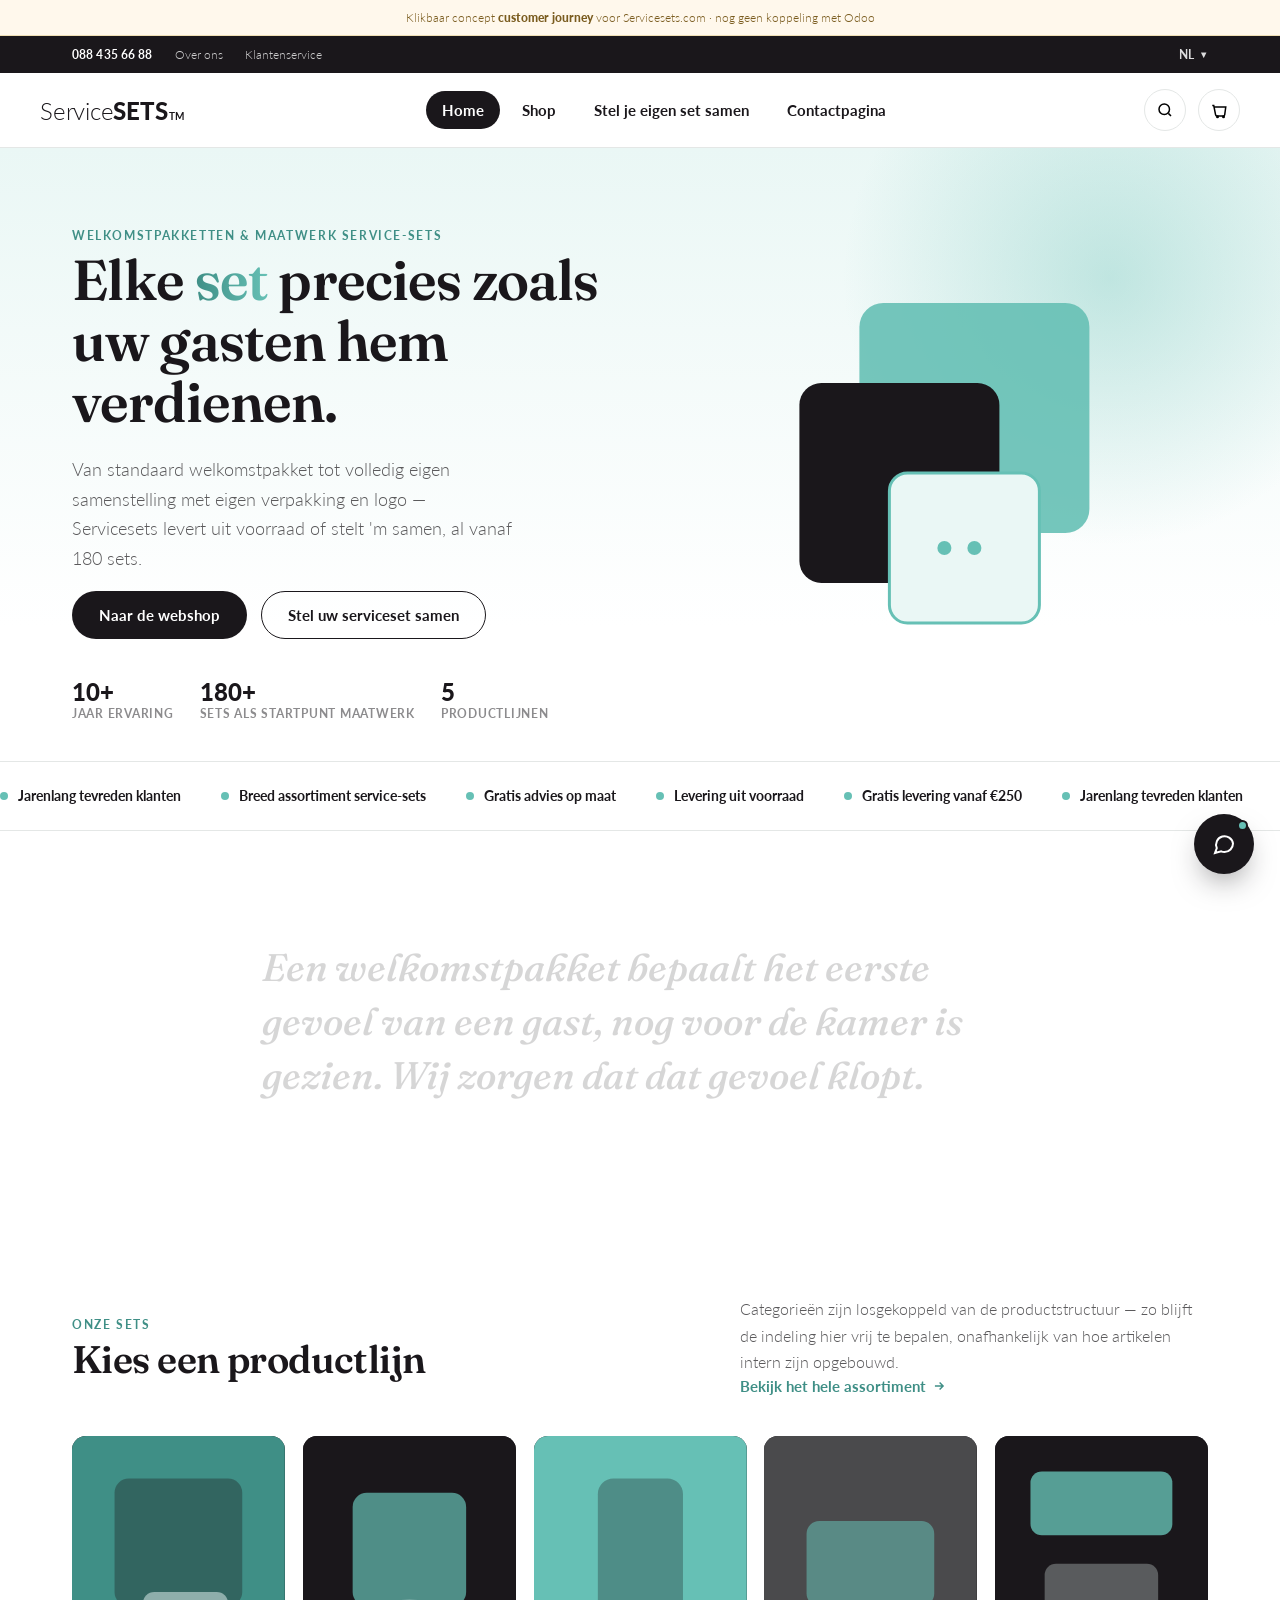
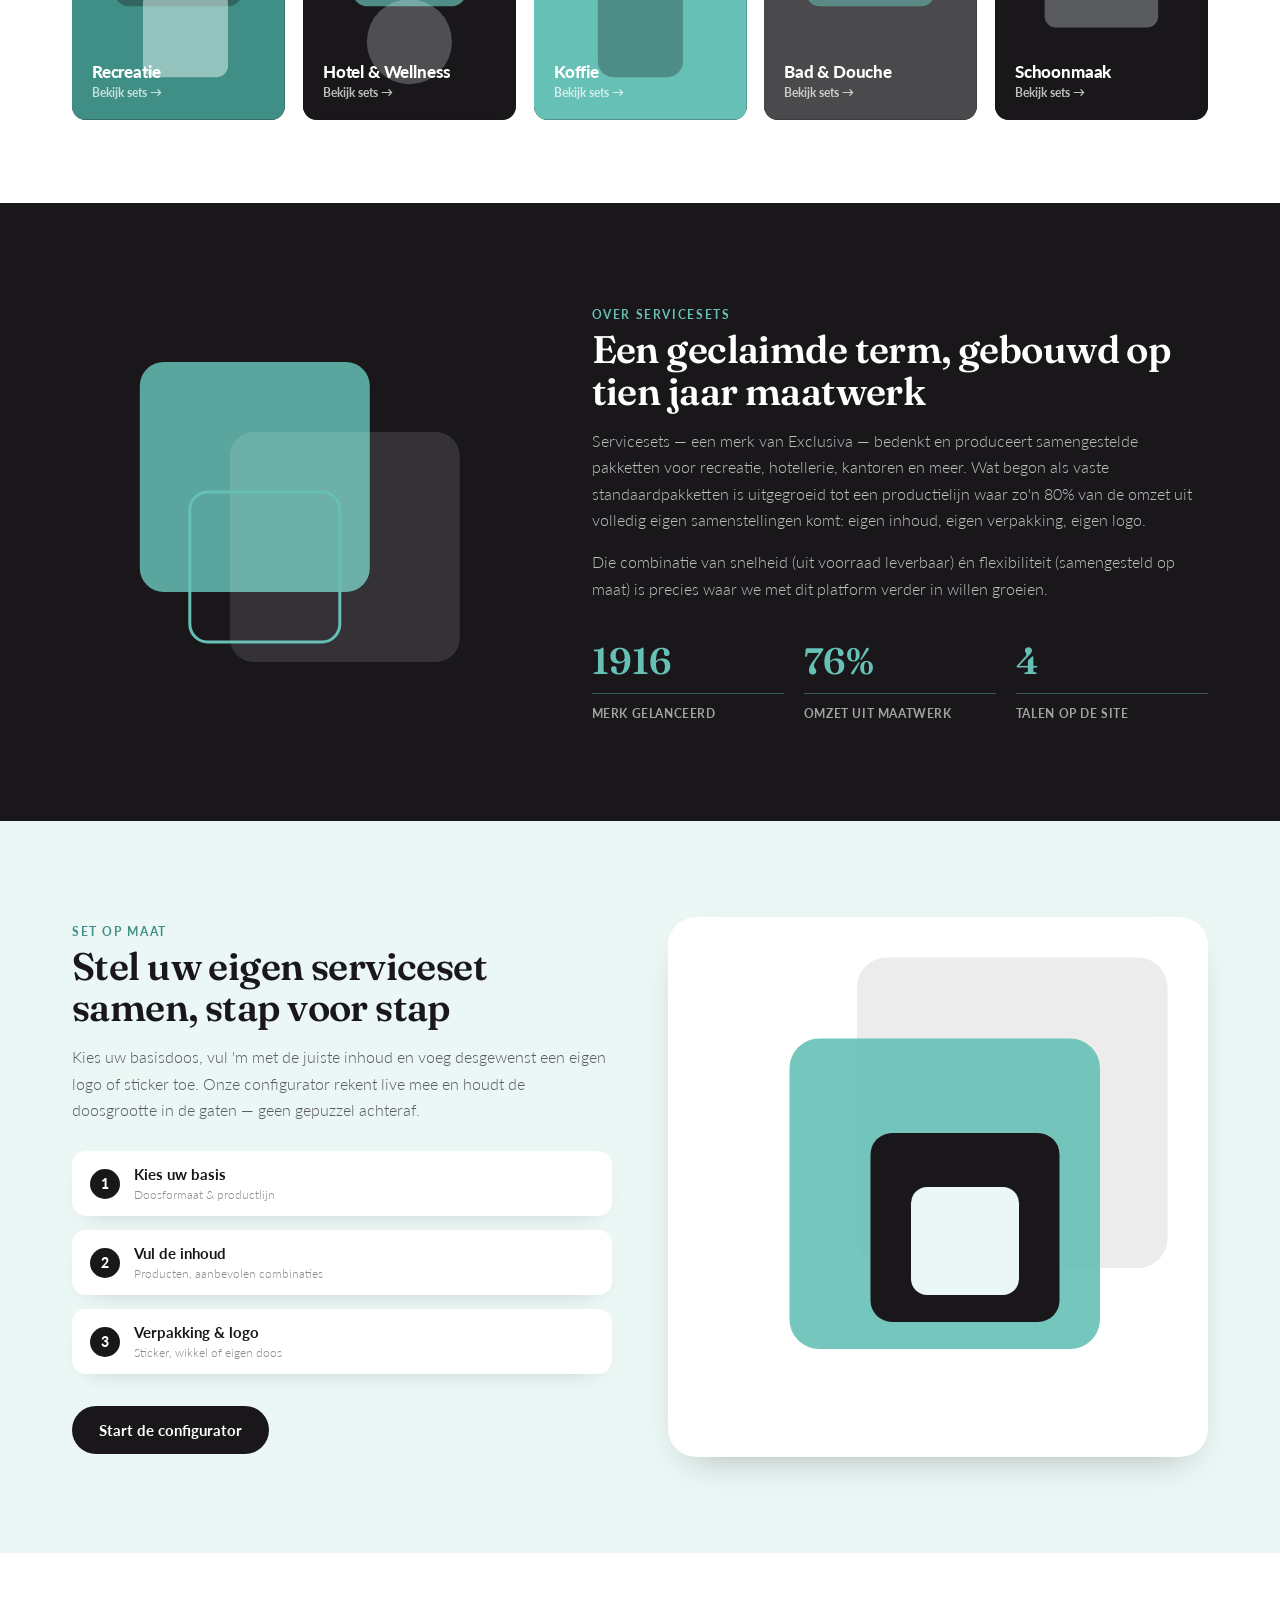
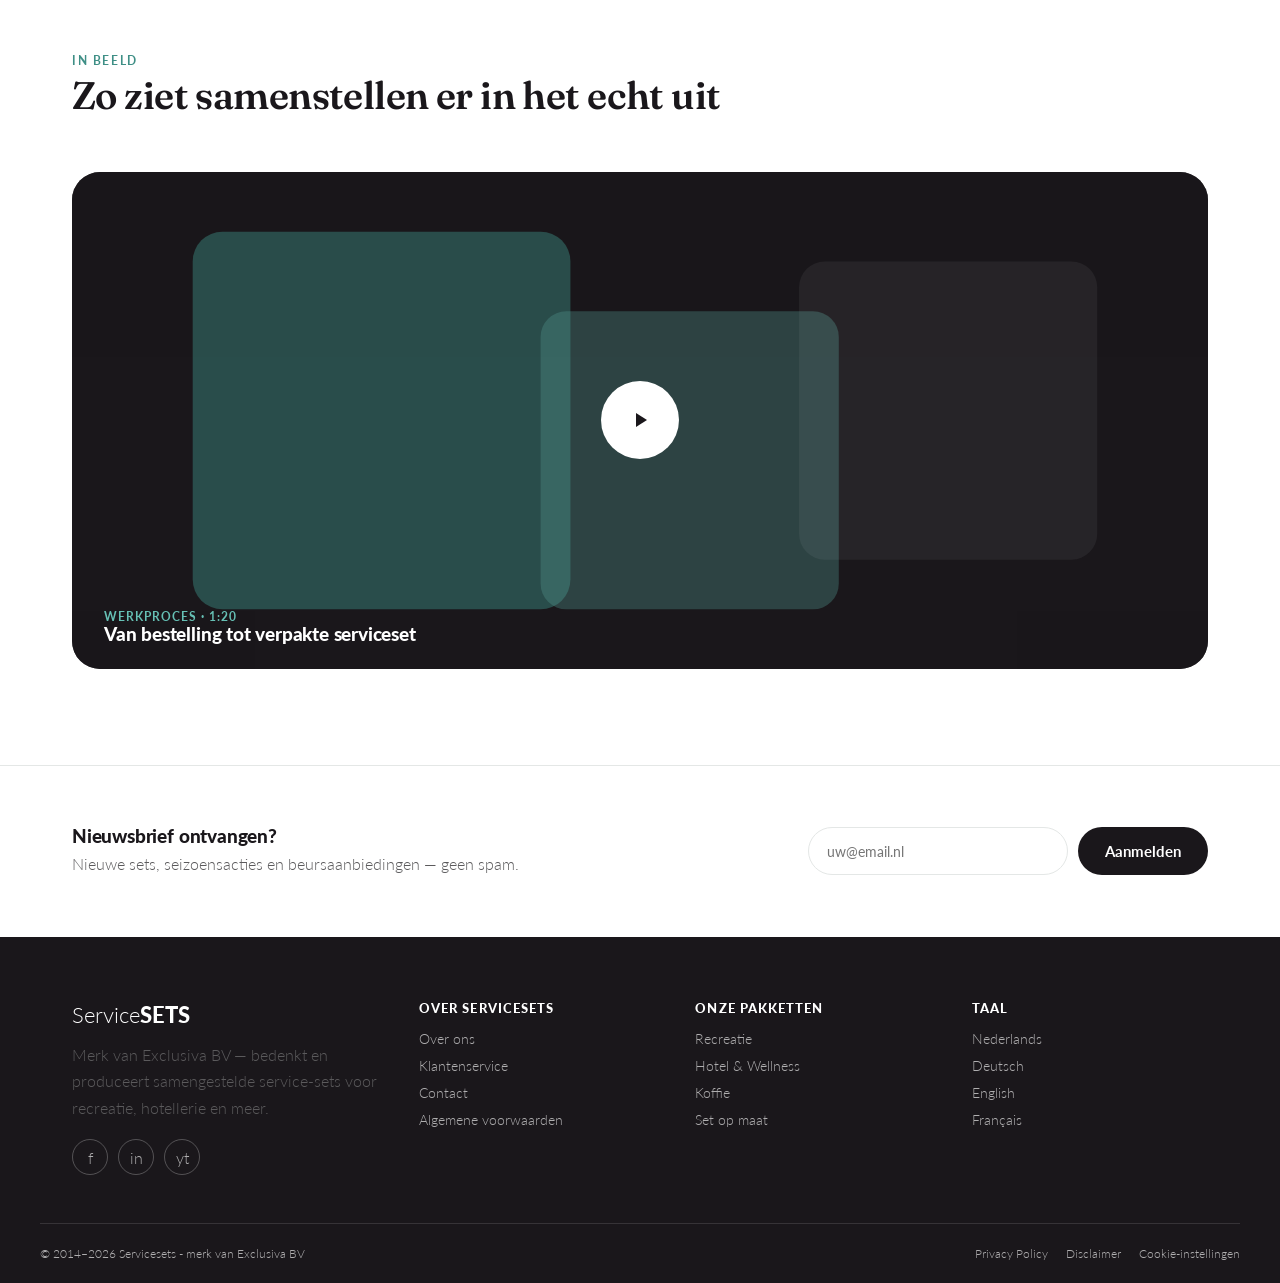
==== commit 0f39c5de: "Add serif font support and enhance statement section with scroll reveal effects" ====
--- a/index.html
+++ b/index.html
@@ -5,7 +5,7 @@
 <meta name="viewport" content="width=device-width, initial-scale=1.0">
 <title>Servicesets — Customer Journey Prototype</title>
 <link rel="preconnect" href="https://fonts.googleapis.com">
-<link href="https://fonts.googleapis.com/css2?family=Lato:ital,wght@0,300;0,400;0,700;0,900;1,300;1,400&display=swap" rel="stylesheet">
+<link href="https://fonts.googleapis.com/css2?family=Lato:ital,wght@0,300;0,400;0,700;0,900;1,300;1,400&family=Fraunces:ital,opsz,wght@0,9..144,400;0,9..144,600;1,9..144,500&display=swap" rel="stylesheet">
 
  <link rel="stylesheet" href="css/styles.css">
 </head>
@@ -124,6 +124,12 @@
     </div>
   </div>
 
+  <section class="statement-section">
+    <div class="wrap">
+      <p class="statement-text" id="statementText"><span class="word">Een welkomstpakket</span> <span class="word word-accent">bepaalt het eerste gevoel</span> <span class="word">van een gast,</span> <span class="word">nog voor de kamer</span> <span class="word">is gezien.</span> <span class="word">Wij zorgen</span> <span class="word">dat dat gevoel</span> <span class="word word-accent">klopt.</span></p>
+    </div>
+  </section>
+
   <section class="section">
     <div class="wrap">
       <div class="section-head reveal">
@@ -131,7 +137,10 @@
           <span class="eyebrow">Onze sets</span>
           <h2>Kies een productlijn</h2>
         </div>
-        <p>Categorieën zijn losgekoppeld van de productstructuur — zo blijft de indeling hier vrij te bepalen, onafhankelijk van hoe artikelen intern zijn opgebouwd.</p>
+        <div>
+          <p>Categorieën zijn losgekoppeld van de productstructuur — zo blijft de indeling hier vrij te bepalen, onafhankelijk van hoe artikelen intern zijn opgebouwd.</p>
+          <a class="link-arrow" href="#" onclick="showPage('shop');return false;">Bekijk het hele assortiment <svg width="14" height="14" viewBox="0 0 24 24" fill="none" stroke="currentColor" stroke-width="2.5"><path d="M5 12h14M13 6l6 6-6 6"/></svg></a>
+        </div>
       </div>
       <div class="cat-grid">
         <a class="cat-card tilt reveal" href="#" onclick="showPage('shop');return false;">
--- a/css/styles.css
+++ b/css/styles.css
@@ -9,6 +9,7 @@
     --line:#E4E7E6;
     --amber:#C98A2C;
     --clay:#B84A3E;
+    --font-serif:'Fraunces', 'Lato', serif;
     --radius-s:6px;
     --radius-m:14px;
     --radius-l:28px;
@@ -31,9 +32,16 @@
     margin:0 0 .4em;
     line-height:1.08;
   }
+  h1,h2{font-family:var(--font-serif); font-weight:600; letter-spacing:-.015em;}
   h1{font-size:clamp(2.2rem,4.4vw,3.6rem);}
   h2{font-size:clamp(1.7rem,3vw,2.4rem);}
   h3{font-size:1.2rem;}
+  em, .accent-italic{font-family:var(--font-serif); font-style:italic; font-weight:500; color:var(--teal-deep);}
+  .link-arrow{
+    display:inline-flex; align-items:center; gap:6px; color:var(--teal-deep); font-weight:700;
+    font-size:.92rem; border-bottom:1.5px solid transparent; transition:gap .2s ease, border-color .2s ease;
+  }
+  .link-arrow:hover{gap:10px; border-color:var(--teal-deep);}
   p{margin:0 0 1em; line-height:1.65; color:var(--ink-soft); font-weight:300;}
   a{color:inherit; text-decoration:none;}
   img{max-width:100%; display:block;}
@@ -203,7 +211,10 @@
   .about h2{color:var(--white);}
   .about p{color:rgba(255,255,255,.72);}
   .about-stats{display:grid; grid-template-columns:repeat(3,1fr); gap:20px; margin-top:36px;}
-  .about-stats div strong{display:block; font-size:2rem; font-weight:900; color:var(--teal);}
+  .about-stats div strong{
+    display:block; font-family:var(--font-serif); font-size:2.3rem; font-weight:600; color:var(--teal);
+    padding-bottom:10px; margin-bottom:8px; border-bottom:1.5px solid rgba(102,192,181,.4);
+  }
   .about-stats div span{font-size:.76rem; color:rgba(255,255,255,.6); font-weight:700; text-transform:uppercase; letter-spacing:.05em;}
   .about-visual{position:relative; height:340px;}
 
@@ -408,7 +419,7 @@
   /* ---------- usp marquee ---------- */
   .usp-strip{overflow:hidden;}
   .usp-track{display:flex; width:max-content; animation:uspScroll 28s linear infinite;}
-  .usp-strip:hover .usp-track{animation-play-state:paused;}
+  .usp-strip:hover .usp-track, .usp-strip:focus-within .usp-track{animation-play-state:paused;}
   .usp-set{display:flex; gap:40px; padding-right:40px; flex:none;}
   .usp-item{white-space:nowrap;}
   @keyframes uspScroll{from{transform:translateX(0);} to{transform:translateX(-50%);}}
@@ -420,6 +431,21 @@
   /* ---------- card tilt ---------- */
   .cat-grid{perspective:1200px;}
   .tilt{will-change:transform;}
+
+  /* ---------- scroll statement ---------- */
+  .statement-section{padding:110px 0;}
+  .statement-section .wrap{max-width:820px;}
+  .statement-text{
+    font-family:var(--font-serif); font-weight:500; font-style:italic;
+    font-size:clamp(1.5rem,3.2vw,2.4rem); line-height:1.4; margin:0;
+  }
+  .statement-text .word{color:var(--ink-faint); opacity:.35; transition:color .4s ease, opacity .4s ease;}
+  .statement-text .word.lit{color:var(--ink); opacity:1;}
+  .statement-text .word.word-accent.lit{color:var(--teal-deep); font-style:normal; font-weight:600;}
+  @media (prefers-reduced-motion: reduce){
+    .statement-text .word{opacity:1; color:var(--ink); transition:none;}
+    .statement-text .word.word-accent{color:var(--teal-deep); font-style:normal; font-weight:600;}
+  }
 
   /* ---------- newsletter micro-interaction ---------- */
   .nl-form .btn.sent{background:var(--teal-deep);}
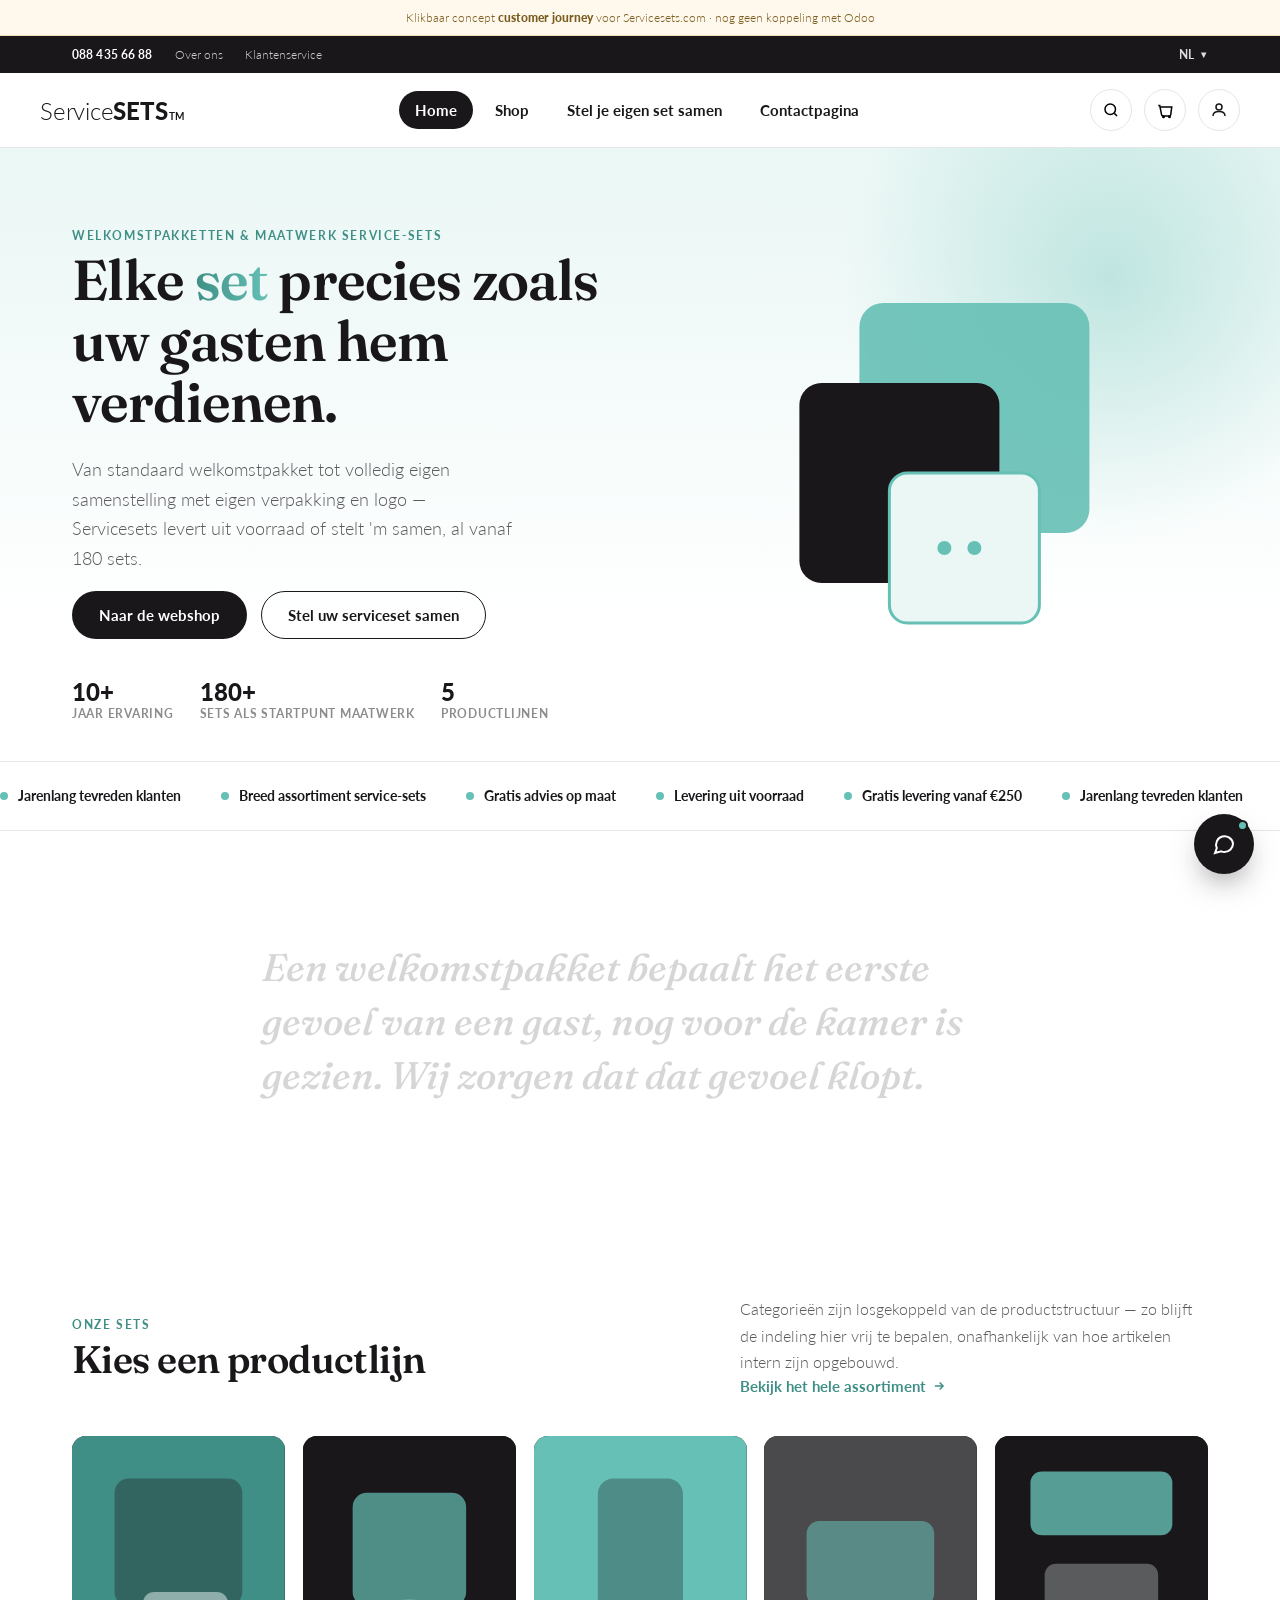
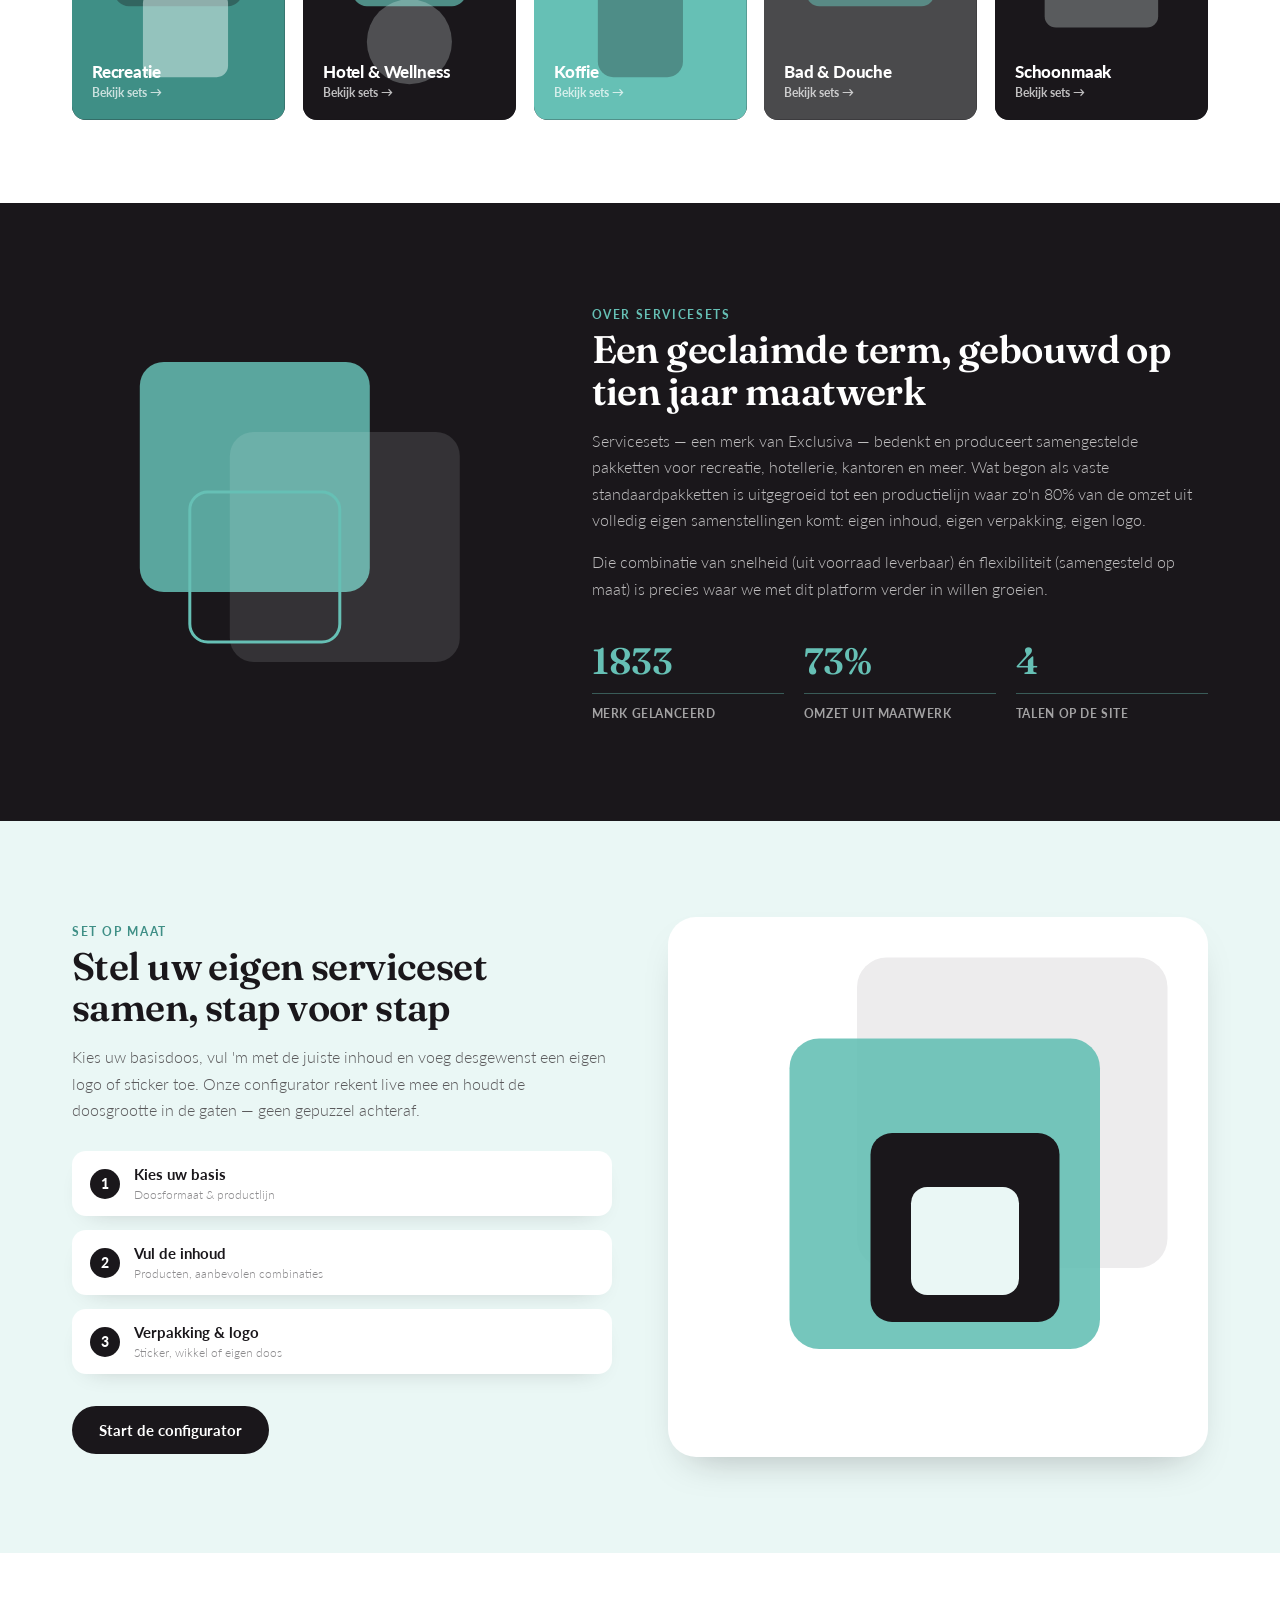
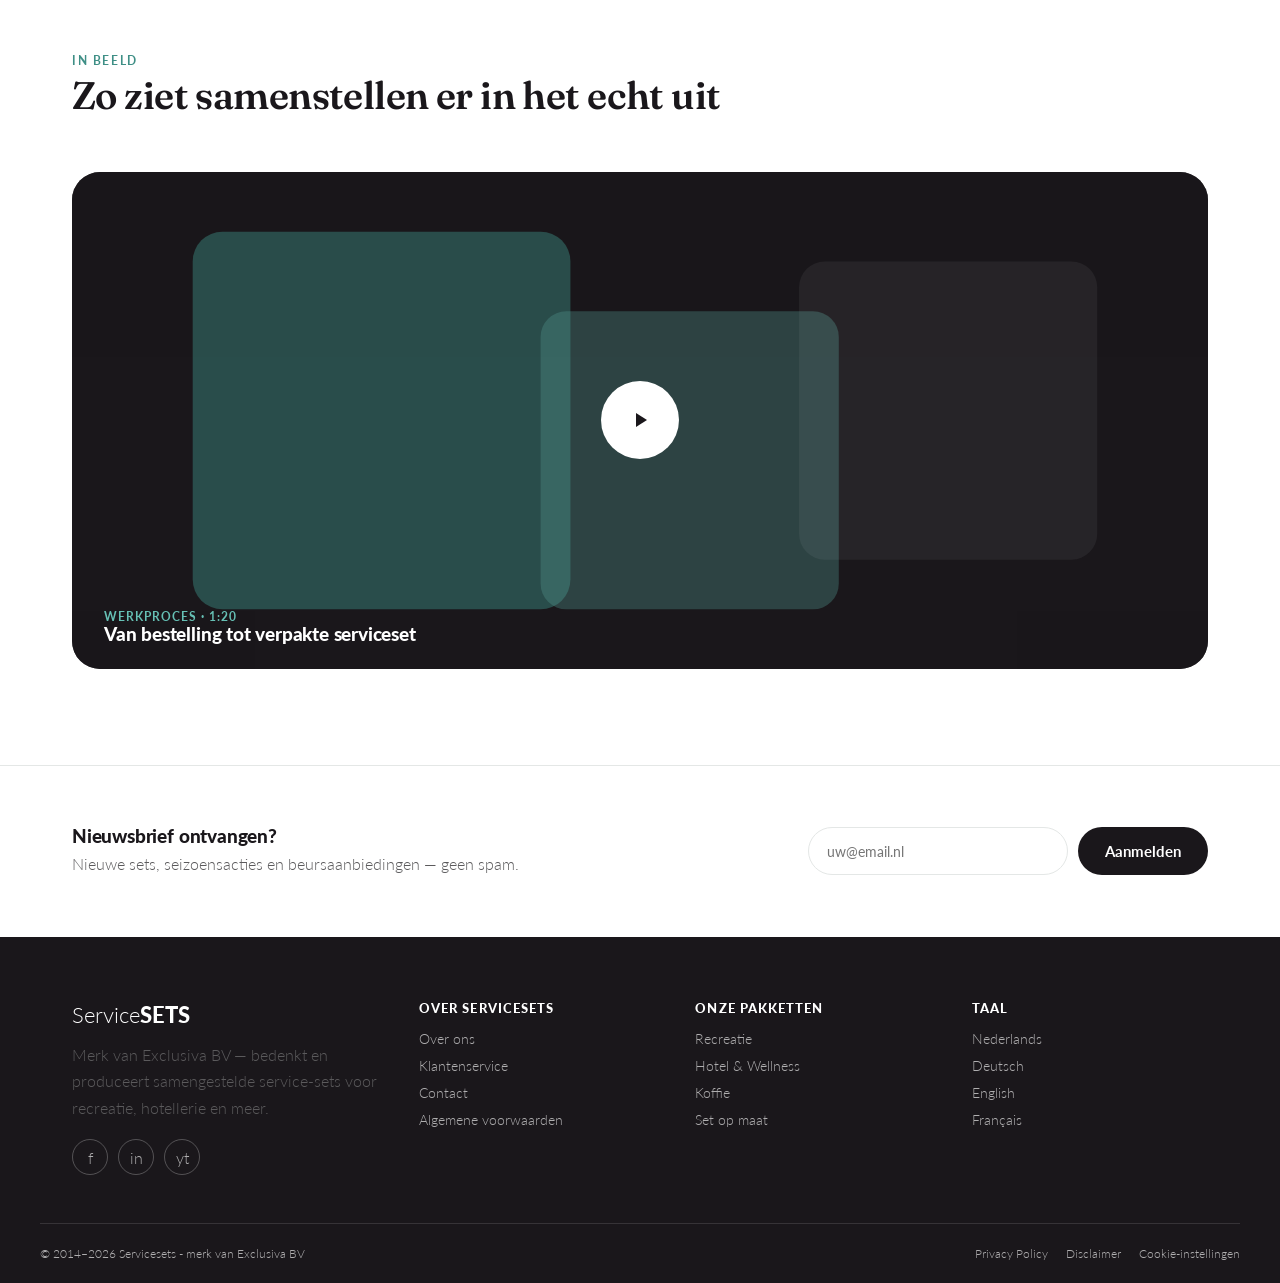
==== commit 5d30368b: "Implement account management views and authentication functionality" ====
--- a/index.html
+++ b/index.html
@@ -64,6 +64,9 @@
       <button class="icon-btn" title="Winkelmand" aria-label="Winkelmand">
         <svg width="18" height="18" viewBox="0 0 24 24" fill="none" stroke="currentColor" stroke-width="2"><path d="M3 6h2l2.4 12.2a2 2 0 0 0 2 1.8h8.2a2 2 0 0 0 2-1.6L21 8H6"/><circle cx="10" cy="21" r="1"/><circle cx="18" cy="21" r="1"/></svg>
       </button>
+      <a class="icon-btn" href="account/index.html" title="Mijn account" aria-label="Mijn account">
+        <svg width="18" height="18" viewBox="0 0 24 24" fill="none" stroke="currentColor" stroke-width="2"><circle cx="12" cy="8" r="4"/><path d="M4 20c0-4 3.6-6 8-6s8 2 8 6"/></svg>
+      </a>
       <button class="btn btn-teal" onclick="window.open('cpq/index.html', '_blank')" style="display:none" id="ctaDesktop">Set op maat</button>
       <button class="mobile-toggle" aria-label="Menu" onclick="toggleMobileNav()">
         <span></span><span></span><span></span>
--- a/css/styles.css
+++ b/css/styles.css
@@ -358,6 +358,88 @@
   .chat-cta strong{display:block; font-size:.92rem;}
   .chat-cta span{font-size:.8rem; color:var(--ink-faint);}
 
+  /* ---------- account / login ---------- */
+  .account-view{display:none;}
+  .account-view.active{display:block; animation:fadein .35s ease;}
+
+  .auth-shell{
+    display:grid; grid-template-columns:.95fr 1.05fr; min-height:calc(100vh - 220px); align-items:stretch;
+  }
+  .auth-shell-single{grid-template-columns:1fr; max-width:480px; padding:80px 0;}
+  .auth-panel{
+    background:var(--ink); color:rgba(255,255,255,.75); padding:72px 56px; display:flex; flex-direction:column; justify-content:center;
+  }
+  .auth-panel h1{color:var(--white); font-size:clamp(1.8rem,3vw,2.4rem);}
+  .auth-benefits{list-style:none; margin:32px 0 0; padding:0; display:flex; flex-direction:column; gap:16px;}
+  .auth-benefits li{display:flex; align-items:flex-start; gap:12px; font-size:.92rem; color:rgba(255,255,255,.85);}
+  .auth-benefits svg{flex:none; color:var(--teal); margin-top:2px;}
+  .auth-card{
+    padding:72px 56px; display:flex; flex-direction:column; justify-content:center; max-width:460px; width:100%; margin:0 auto;
+  }
+  .auth-card h2{margin-bottom:.3em;}
+  .auth-card .field{margin-bottom:18px;}
+  .password-field{position:relative;}
+  .password-field input{width:100%; padding-right:46px;}
+  .password-toggle{
+    position:absolute; right:4px; top:50%; transform:translateY(-50%); width:38px; height:38px; border-radius:50%;
+    background:none; border:none; color:var(--ink-faint); display:flex; align-items:center; justify-content:center; transition:background .15s ease, color .15s ease;
+  }
+  .password-toggle:hover{background:var(--teal-mist); color:var(--teal-deep);}
+  .password-toggle[aria-pressed="true"]{color:var(--teal-deep);}
+  .form-check-row{display:flex; justify-content:space-between; align-items:center; gap:12px; margin-bottom:22px; flex-wrap:wrap;}
+  .auth-error, .auth-success{
+    display:flex; align-items:flex-start; gap:10px; border-radius:var(--radius-s); padding:12px 14px; font-size:.85rem;
+    margin-bottom:20px; line-height:1.5;
+  }
+  .auth-error[hidden], .auth-success[hidden]{display:none;}
+  .auth-error{background:#FBEAE8; color:#8A2C22;}
+  .auth-error svg{flex:none; margin-top:1px;}
+  .auth-success{background:var(--teal-mist); color:var(--teal-deep);}
+  .auth-success svg{flex:none; margin-top:1px;}
+  .auth-demo-hint{font-size:.78rem; color:var(--ink-faint); margin:18px 0 0; text-align:center;}
+
+  .account-hero{background:var(--teal-mist); padding:48px 0 36px;}
+  .account-shell{display:grid; grid-template-columns:230px 1fr; gap:40px; padding:48px 0 100px; align-items:start;}
+  .account-sidebar{display:flex; flex-direction:column; gap:4px; position:sticky; top:100px;}
+  .account-nav-item{
+    display:flex; align-items:center; gap:10px; text-align:left; background:none; border:none; border-radius:var(--radius-s);
+    padding:11px 14px; font-size:.9rem; font-weight:700; color:var(--ink-soft); transition:background .15s ease, color .15s ease;
+  }
+  .account-nav-item svg{flex:none; color:var(--ink-faint); transition:color .15s ease;}
+  .account-nav-item:hover{background:var(--teal-mist); color:var(--teal-deep);}
+  .account-nav-item:hover svg{color:var(--teal-deep);}
+  .account-nav-item.active{background:var(--ink); color:var(--white);}
+  .account-nav-item.active svg{color:var(--teal);}
+  .account-nav-logout{border-top:1px solid var(--line); margin-top:10px; padding-top:16px; color:var(--clay);}
+  .account-nav-logout svg{color:var(--clay);}
+  .account-nav-logout:hover{background:#FBEAE8; color:#8A2C22;}
+  .account-nav-logout:hover svg{color:#8A2C22;}
+
+  .account-panel{display:none;}
+  .account-panel.active{display:block; animation:fadein .3s ease;}
+  .account-panel-head{display:flex; justify-content:space-between; align-items:center; margin-bottom:26px; flex-wrap:wrap; gap:14px;}
+  .profile-grid{display:grid; grid-template-columns:repeat(2,1fr); gap:22px 32px; margin:0;}
+  .profile-grid dt{font-size:.74rem; text-transform:uppercase; letter-spacing:.06em; color:var(--ink-faint); font-weight:700; margin-bottom:4px;}
+  .profile-grid dd{margin:0; font-size:.98rem; color:var(--ink);}
+
+  .order-list{display:flex; flex-direction:column; gap:12px;}
+  .order-row{
+    display:grid; grid-template-columns:1fr auto auto auto; align-items:center; gap:18px;
+    border:1px solid var(--line); border-radius:var(--radius-m); padding:16px 20px; transition:box-shadow .15s ease;
+  }
+  .order-row:hover{box-shadow:var(--shadow);}
+  .order-main{display:flex; flex-direction:column; gap:3px;}
+  .order-main strong{font-size:.94rem;}
+  .order-main span{font-size:.8rem; color:var(--ink-faint);}
+  .order-total{font-weight:900; font-size:.94rem; white-space:nowrap;}
+  .status-badge{
+    font-size:.7rem; font-weight:900; text-transform:uppercase; letter-spacing:.04em; padding:5px 12px;
+    border-radius:100px; white-space:nowrap;
+  }
+  .status-delivered{background:var(--teal-mist); color:var(--teal-deep);}
+  .status-transit{background:#FFF3DE; color:var(--amber);}
+  .status-processing{background:#EFEFEF; color:var(--ink-soft);}
+
   /* ---------- chat widget ---------- */
   .chat-launcher{
     position:fixed; bottom:26px; right:26px; z-index:90; width:60px; height:60px; border-radius:50%;
@@ -464,6 +546,13 @@
     .cfg-layout{grid-template-columns:1fr;}
     .summary-card{position:static;}
     .contact-layout{grid-template-columns:1fr;}
+    .auth-shell{grid-template-columns:1fr;}
+    .auth-panel{padding:48px 24px;}
+    .auth-card{padding:48px 24px; max-width:none;}
+    .account-shell{grid-template-columns:1fr;}
+    .account-sidebar{position:static; flex-direction:row; overflow-x:auto; gap:8px; padding-bottom:6px;}
+    .account-nav-logout{border-top:none; margin-top:0; padding-top:11px;}
+    .order-row{grid-template-columns:1fr; justify-items:start;}
     nav.primary{display:none;}
     .mobile-toggle{display:block;}
   }
@@ -473,6 +562,7 @@
     .product-grid{grid-template-columns:1fr 1fr;}
     .form-row{grid-template-columns:1fr;}
     .footer-grid{grid-template-columns:1fr;}
+    .profile-grid{grid-template-columns:1fr;}
     .utility-left{display:none;}
     .hero-glow{width:340px; height:340px; top:-80px; right:-60px;}
   }
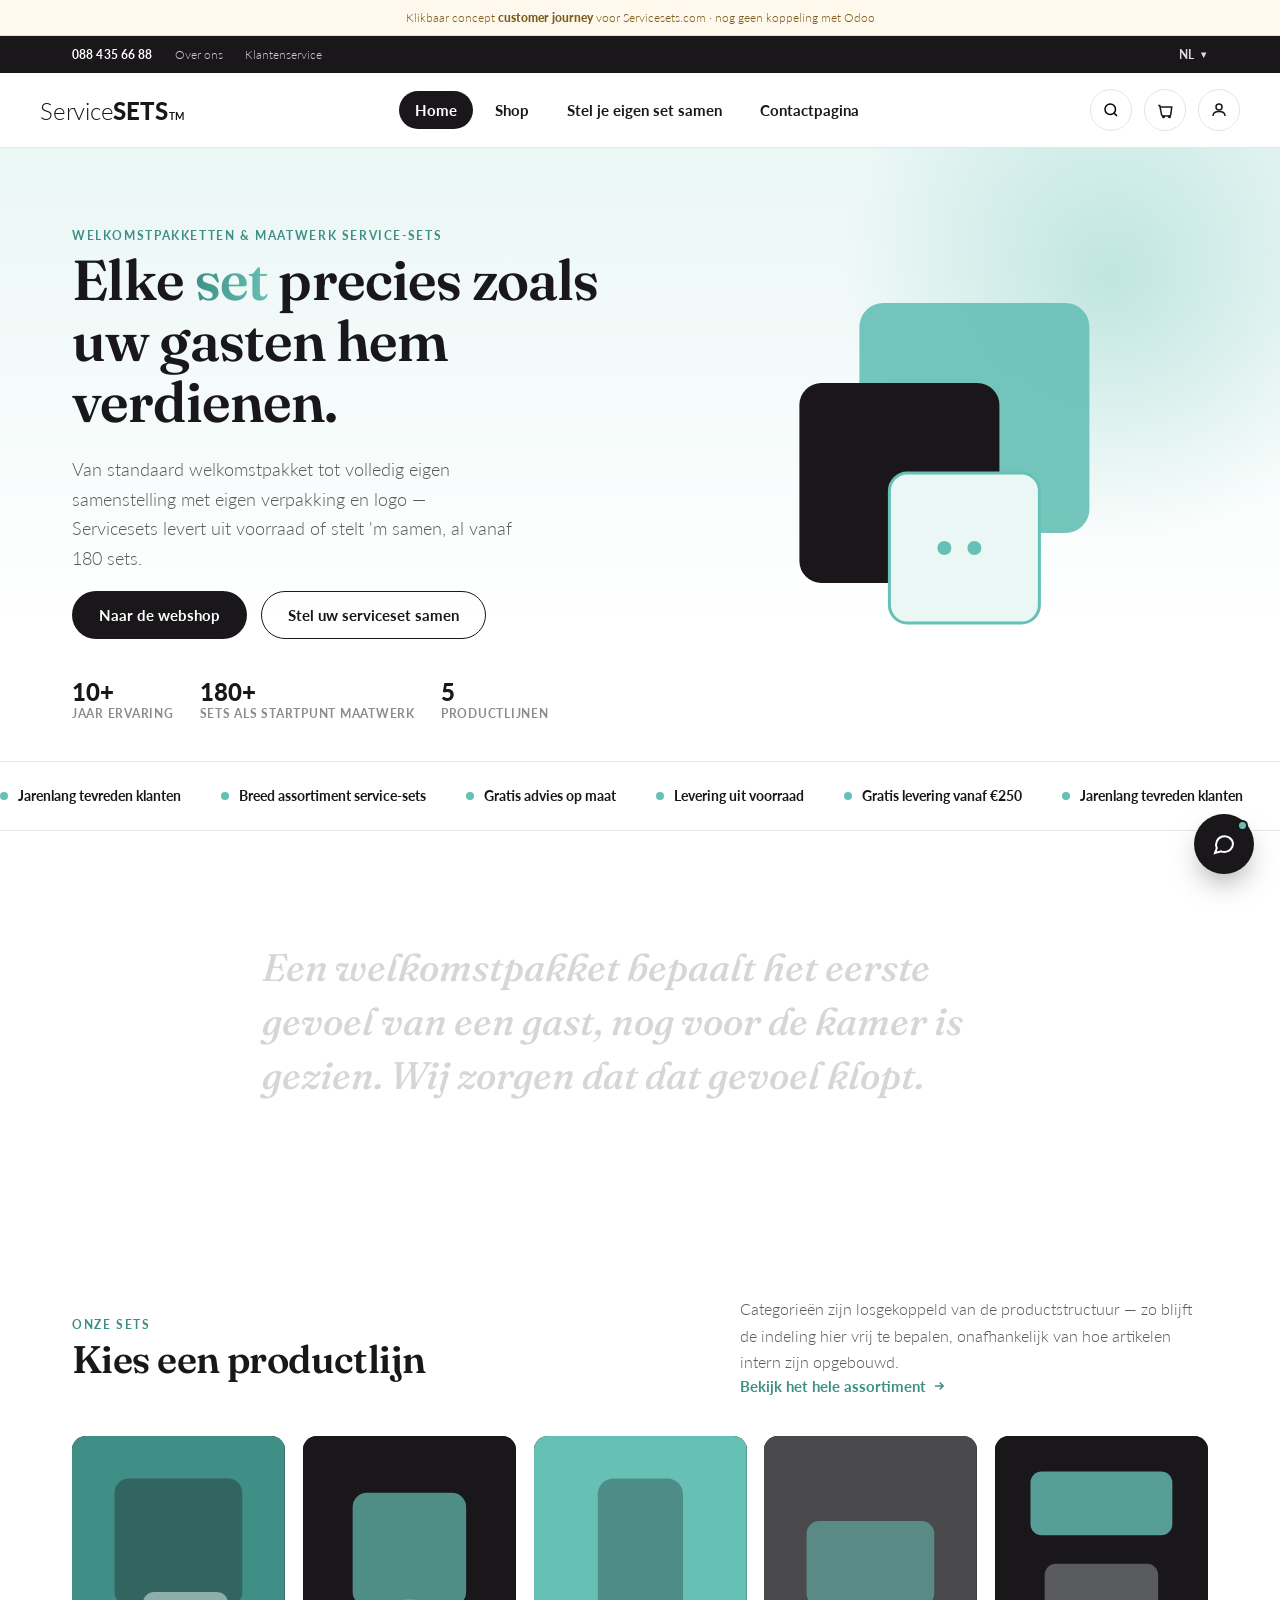
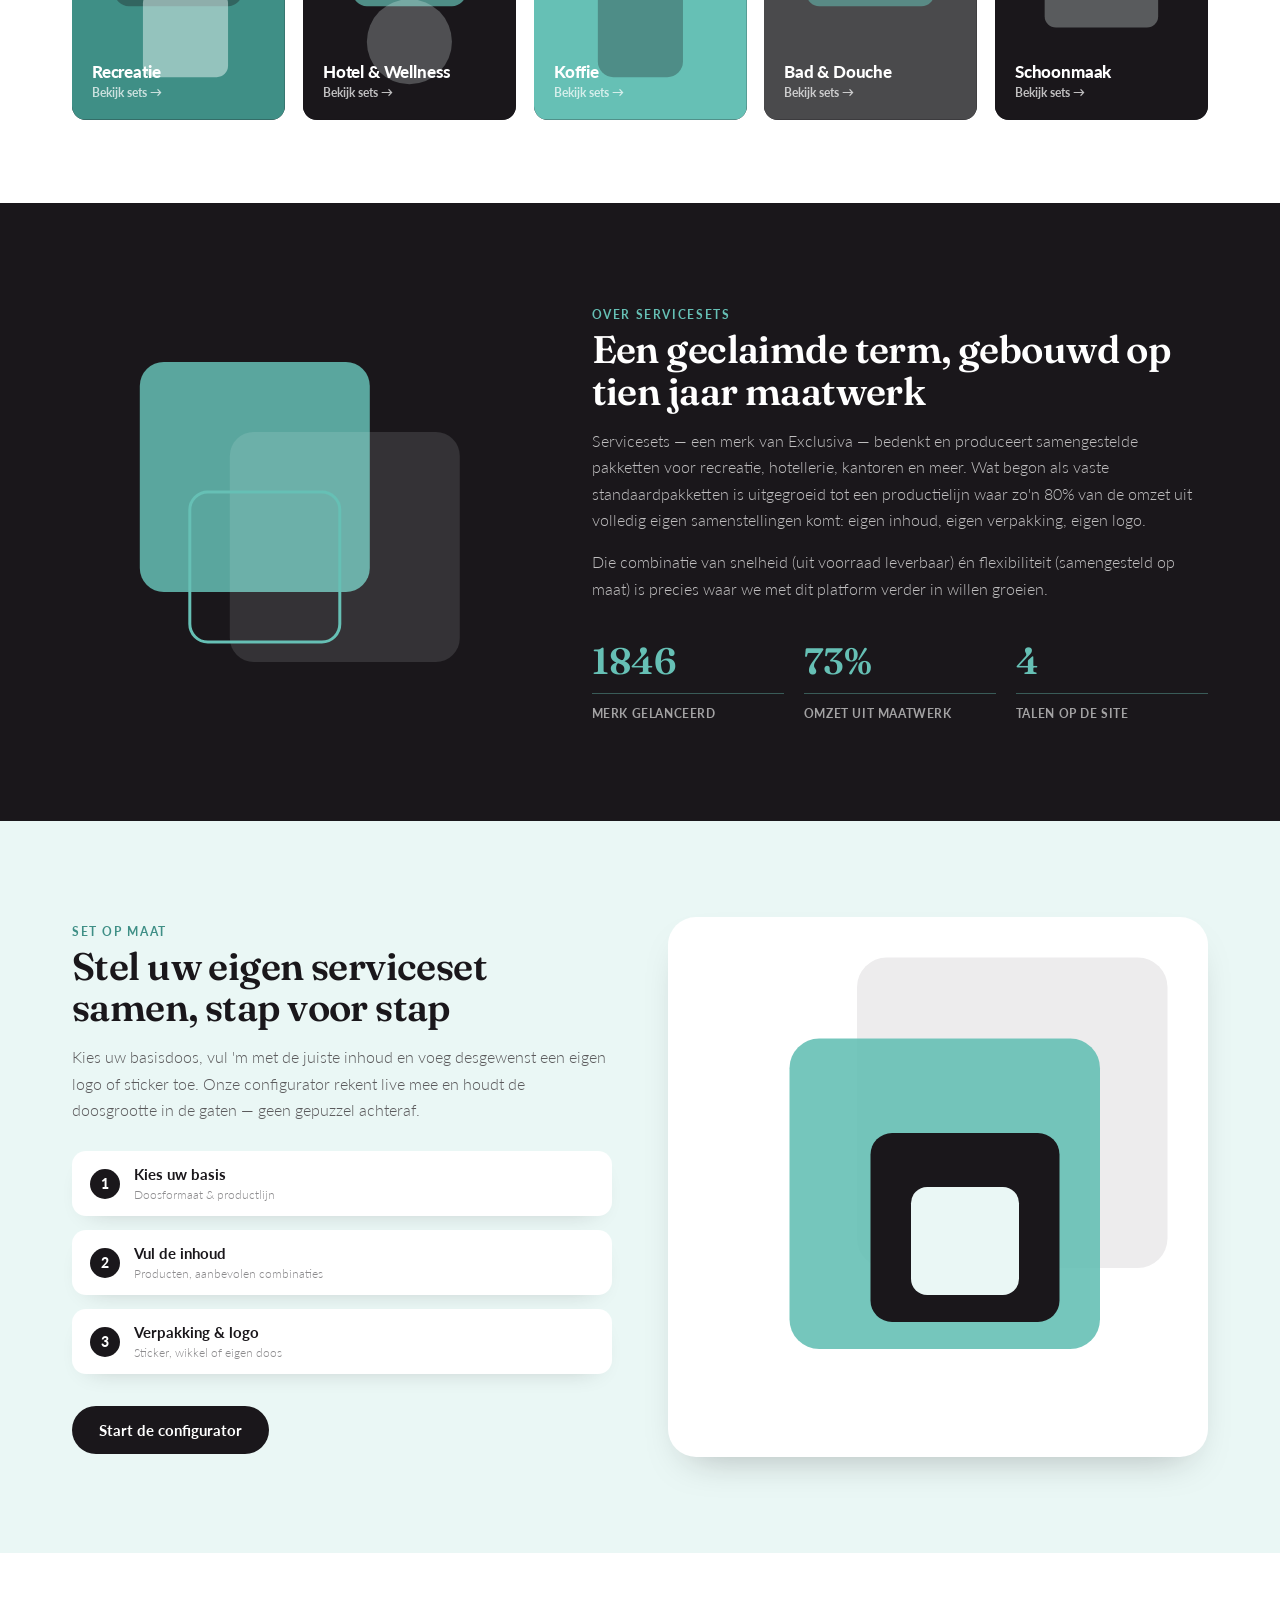
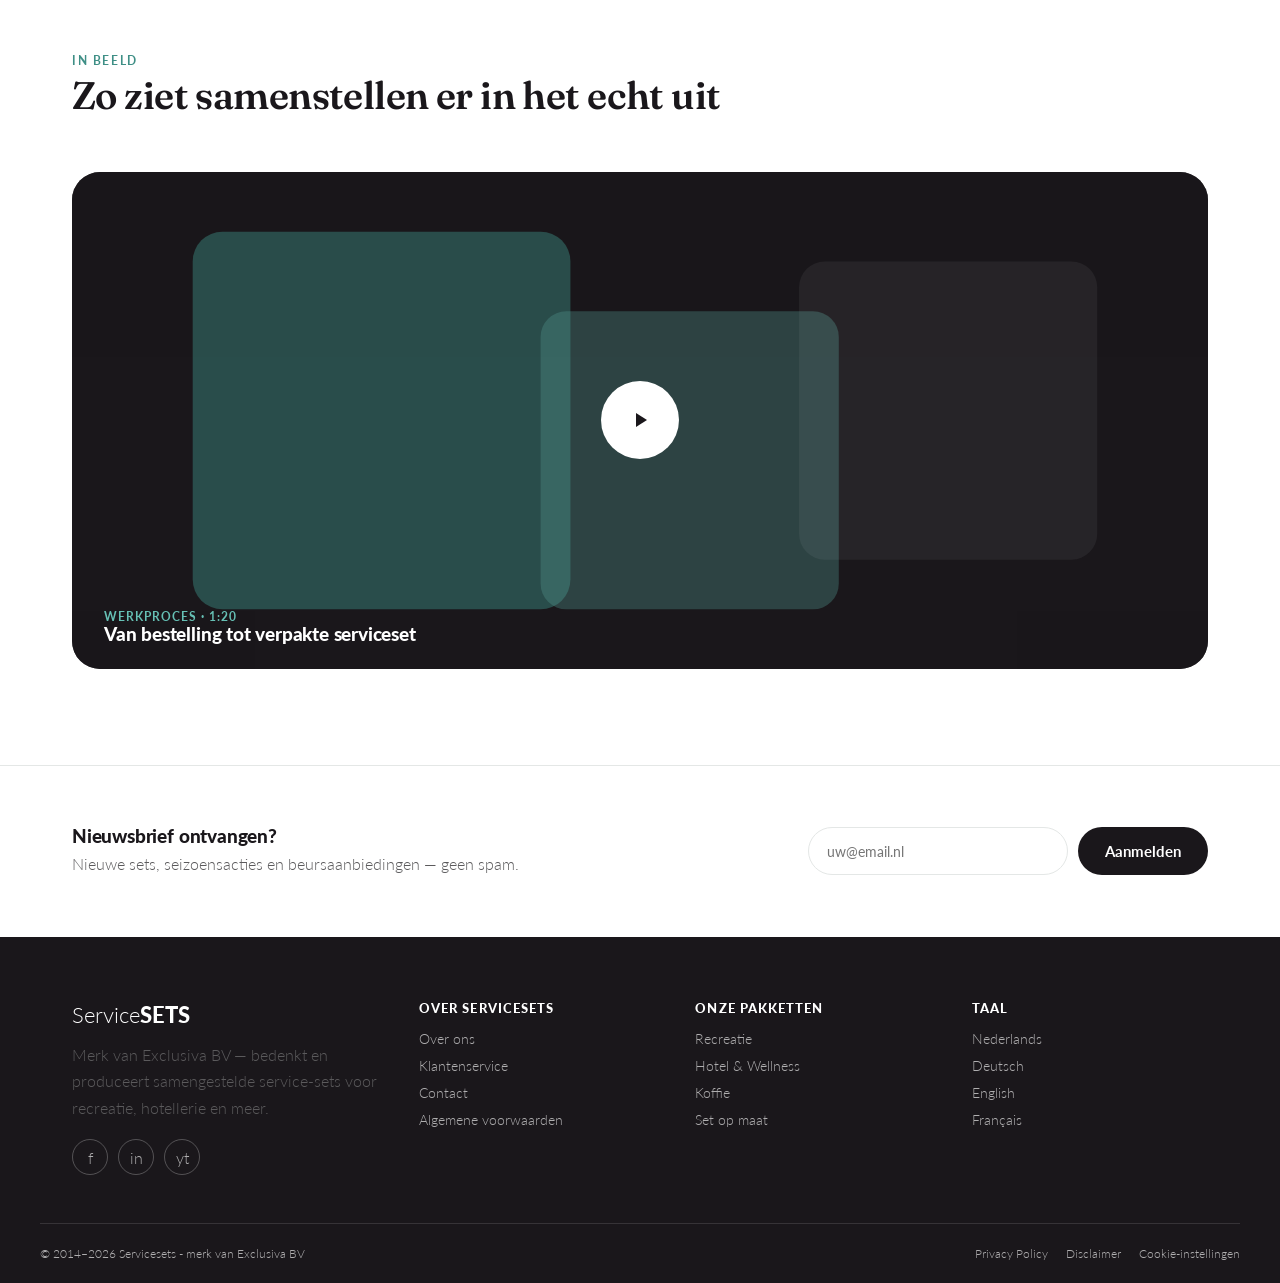
==== commit 9c2b2424: "Implement cart functionality with dynamic updates, including cart badge, item management, and checko" ====
--- a/index.html
+++ b/index.html
@@ -61,9 +61,10 @@
           </form>
         </div>
       </div>
-      <button class="icon-btn" title="Winkelmand" aria-label="Winkelmand">
+      <a class="icon-btn cart-icon-btn" href="cart/index.html" title="Winkelmand" aria-label="Winkelmand">
         <svg width="18" height="18" viewBox="0 0 24 24" fill="none" stroke="currentColor" stroke-width="2"><path d="M3 6h2l2.4 12.2a2 2 0 0 0 2 1.8h8.2a2 2 0 0 0 2-1.6L21 8H6"/><circle cx="10" cy="21" r="1"/><circle cx="18" cy="21" r="1"/></svg>
-      </button>
+        <span class="cart-badge" hidden>0</span>
+      </a>
       <a class="icon-btn" href="account/index.html" title="Mijn account" aria-label="Mijn account">
         <svg width="18" height="18" viewBox="0 0 24 24" fill="none" stroke="currentColor" stroke-width="2"><circle cx="12" cy="8" r="4"/><path d="M4 20c0-4 3.6-6 8-6s8 2 8 6"/></svg>
       </a>
@@ -266,7 +267,7 @@
     <aside>
       <div class="filter-block">
         <h4>Categorie</h4>
-        <label class="filter-opt"><input type="checkbox" checked> Recreatie</label>
+        <label class="filter-opt"><input type="checkbox"> Recreatie</label>
         <label class="filter-opt"><input type="checkbox"> Hotel &amp; Wellness</label>
         <label class="filter-opt"><input type="checkbox"> Koffie</label>
         <label class="filter-opt"><input type="checkbox"> Bad &amp; Douche</label>
@@ -445,6 +446,7 @@
 </div>
 
     <script src="js/navigation.js"></script>
+    <script src="js/cart.js"></script>
     <script src="js/shop.js"></script>
     <script src="js/configurator.js"></script>
     <script src="js/chat.js"></script>
--- a/css/styles.css
+++ b/css/styles.css
@@ -440,6 +440,78 @@
   .status-transit{background:#FFF3DE; color:var(--amber);}
   .status-processing{background:#EFEFEF; color:var(--ink-soft);}
 
+  /* ---------- cart badge & toast ---------- */
+  .cart-icon-btn{position:relative;}
+  .cart-badge{
+    position:absolute; top:-4px; right:-4px; min-width:18px; height:18px; padding:0 4px; border-radius:100px;
+    background:var(--teal-deep); color:var(--white); font-size:.66rem; font-weight:900; line-height:18px; text-align:center;
+  }
+  .cart-badge[hidden]{display:none;}
+  .cart-toast{
+    position:fixed; bottom:26px; left:50%; transform:translateX(-50%) translateY(20px); z-index:95;
+    background:var(--ink); color:var(--white); padding:13px 22px; border-radius:100px; font-size:.85rem; font-weight:700;
+    box-shadow:var(--shadow); opacity:0; visibility:hidden; transition:opacity .25s ease, transform .25s ease;
+  }
+  .cart-toast.show{opacity:1; visibility:visible; transform:translateX(-50%) translateY(0);}
+  .mini-add{transition:background .15s ease, transform .15s ease;}
+  .mini-add.added{background:var(--teal-deep); transform:scale(1.12);}
+
+  /* ---------- empty state ---------- */
+  .empty-state{
+    grid-column:1/-1; text-align:center; padding:60px 20px; color:var(--ink-faint); font-size:.95rem; line-height:1.6;
+  }
+
+  /* ---------- cart page ---------- */
+  .cart-layout{display:grid; grid-template-columns:1fr 320px; gap:40px; padding:48px 0 100px; align-items:start;}
+  .cart-items{display:flex; flex-direction:column; gap:12px;}
+  .cart-row{
+    display:grid; grid-template-columns:1.6fr auto auto auto auto; align-items:center; gap:18px;
+    border:1px solid var(--line); border-radius:var(--radius-m); padding:16px 20px;
+  }
+  .cart-row-info{display:flex; flex-direction:column; gap:3px;}
+  .cart-row-info span{font-size:.78rem; color:var(--ink-faint);}
+  .qty-stepper{display:flex; align-items:center; gap:10px; border:1.5px solid var(--line); border-radius:100px; padding:4px 6px;}
+  .qty-stepper button{
+    width:26px; height:26px; border-radius:50%; border:none; background:none; font-size:1rem; font-weight:900;
+    color:var(--ink); display:flex; align-items:center; justify-content:center; transition:background .15s ease;
+  }
+  .qty-stepper button:hover{background:var(--teal-mist); color:var(--teal-deep);}
+  .qty-stepper span{min-width:18px; text-align:center; font-weight:700; font-size:.88rem;}
+  .cart-row-price{color:var(--ink-faint); font-size:.88rem; white-space:nowrap;}
+  .cart-row-total{font-weight:900; font-size:.92rem; white-space:nowrap;}
+  .cart-row-remove{
+    width:34px; height:34px; border-radius:50%; border:none; background:none; color:var(--ink-faint);
+    display:flex; align-items:center; justify-content:center; transition:background .15s ease, color .15s ease;
+  }
+  .cart-row-remove:hover{background:#FBEAE8; color:#8A2C22;}
+
+  .cart-summary{border:1px solid var(--line); border-radius:var(--radius-l); padding:26px; position:sticky; top:100px;}
+  .cart-summary h4{font-size:.82rem; text-transform:uppercase; letter-spacing:.06em; margin-bottom:16px;}
+  .cart-summary-row{display:flex; justify-content:space-between; font-size:.88rem; padding-bottom:12px; margin-bottom:12px; border-bottom:1px dashed var(--line); color:var(--ink);}
+  .cart-summary-row.muted{color:var(--ink-faint); font-size:.8rem;}
+  .cart-summary-total{display:flex; justify-content:space-between; font-weight:900; font-size:1.1rem; margin-bottom:20px;}
+
+  /* ---------- checkout ---------- */
+  .payment-options{display:flex; flex-direction:column; gap:12px; margin-top:18px;}
+  .payment-option{
+    display:flex; align-items:center; gap:14px; border:1.5px solid var(--line); border-radius:var(--radius-m);
+    padding:14px 16px; cursor:pointer; transition:border-color .15s ease, background .15s ease;
+  }
+  .payment-option:has(input:checked){border-color:var(--teal-deep); background:var(--teal-mist);}
+  .payment-option input{width:18px; height:18px; accent-color:var(--teal-deep); flex:none;}
+  .payment-option strong{display:block; font-size:.9rem;}
+  .payment-option small{color:var(--ink-faint); font-size:.78rem;}
+  .checkout-summary-list{display:flex; flex-direction:column;}
+  .checkout-summary-total{
+    display:flex; justify-content:space-between; font-weight:900; font-size:1.05rem; color:var(--white);
+    padding-top:14px; margin-top:6px; border-top:1px solid rgba(255,255,255,.18);
+  }
+
+  .confirmation-check{
+    width:64px; height:64px; border-radius:50%; background:var(--teal-mist); color:var(--teal-deep);
+    display:flex; align-items:center; justify-content:center; margin:0 auto 24px;
+  }
+
   /* ---------- chat widget ---------- */
   .chat-launcher{
     position:fixed; bottom:26px; right:26px; z-index:90; width:60px; height:60px; border-radius:50%;
@@ -550,6 +622,9 @@
     .auth-panel{padding:48px 24px;}
     .auth-card{padding:48px 24px; max-width:none;}
     .account-shell{grid-template-columns:1fr;}
+    .cart-layout{grid-template-columns:1fr;}
+    .cart-row{grid-template-columns:1fr; justify-items:start; gap:10px;}
+    .cart-summary{position:static;}
     .account-sidebar{position:static; flex-direction:row; overflow-x:auto; gap:8px; padding-bottom:6px;}
     .account-nav-logout{border-top:none; margin-top:0; padding-top:11px;}
     .order-row{grid-template-columns:1fr; justify-items:start;}
